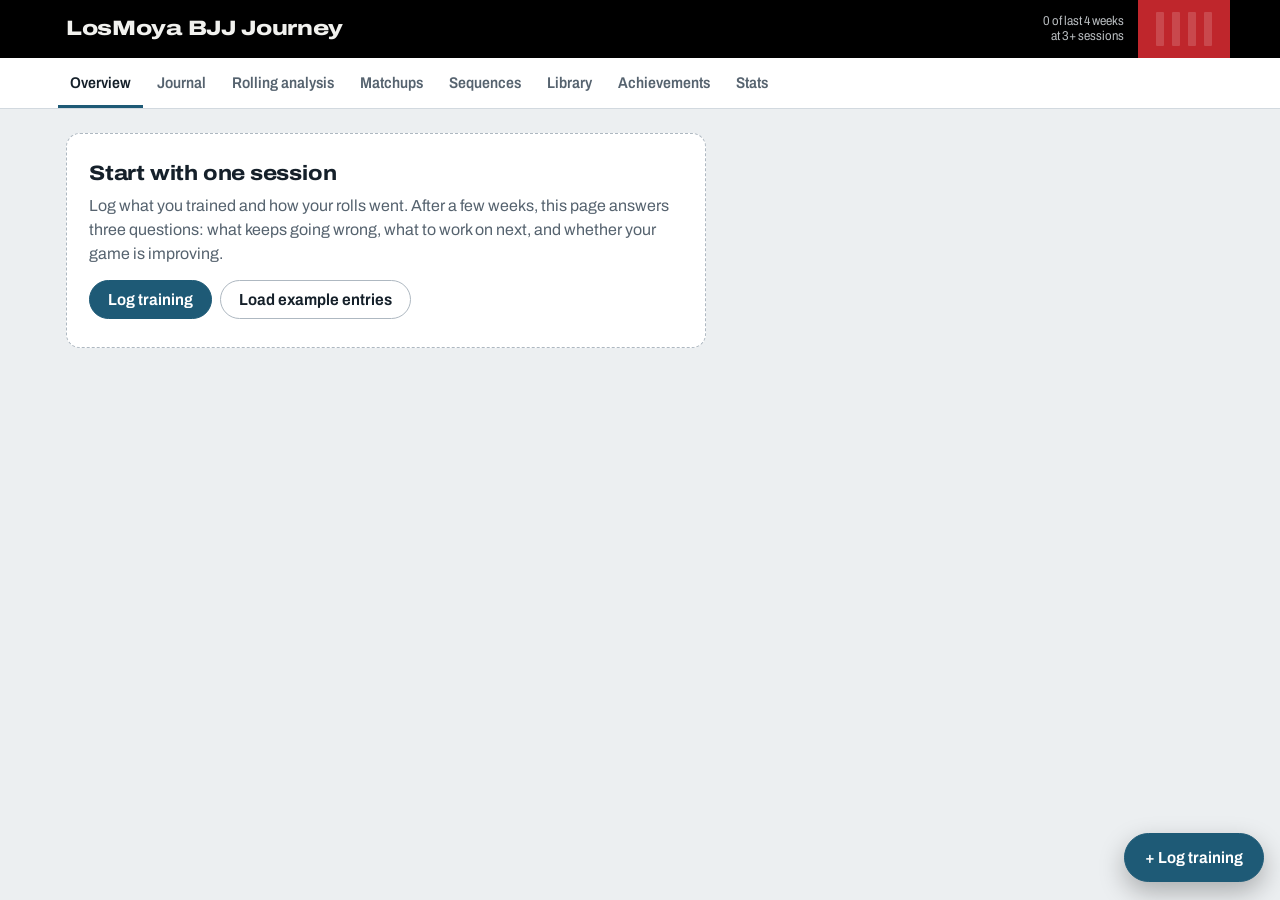
==== index.html @ 882f0637 "LosMoya BJJ Journey: offline iPhone training journal A no-build web app (plain HTML, CSS and JS modu" ====
<!doctype html>
<html lang="en">
<head>
<meta charset="utf-8">
<meta name="viewport" content="width=device-width, initial-scale=1, viewport-fit=cover">
<title>LosMoya BJJ Journey</title>
<meta name="description" content="A private jiu-jitsu training journal that works offline.">
<meta name="theme-color" content="#000000">
<meta name="apple-mobile-web-app-capable" content="yes">
<meta name="mobile-web-app-capable" content="yes">
<meta name="apple-mobile-web-app-status-bar-style" content="black-translucent">
<meta name="apple-mobile-web-app-title" content="BJJ Journey">
<link rel="manifest" href="manifest.webmanifest">
<link rel="icon" href="icons/icon-192.png" type="image/png">
<link rel="apple-touch-icon" href="icons/apple-touch-icon.png">
<link rel="preconnect" href="https://fonts.googleapis.com">
<link rel="preconnect" href="https://fonts.gstatic.com" crossorigin>
<link rel="stylesheet" href="https://fonts.googleapis.com/css2?family=Archivo:wdth,wght@62..125,100..900&display=swap">
<link rel="stylesheet" href="css/app.css">
<script type="module" src="js/app.js"></script>
</head>
<body>
<div class="top">
  <header class="belt">
    <div class="belt-inner">
      <p class="brand">LosMoya BJJ Journey</p>
      <div class="rank">
        <span class="rank-label" id="rank-label"></span>
        <button class="rankbar" id="rankbar" data-act="tab" data-view="stats"></button>
      </div>
    </div>
  </header>
  <nav class="tabs" aria-label="Sections"><div class="tabs-inner" id="tabs"></div></nav>
</div>
<main id="app" tabindex="-1"><p class="muted">Loading your journal…</p></main>
<button class="btn fab" data-act="new-session">+ Log training</button>
<dialog id="sheet"></dialog>
<div id="toast" role="status" aria-live="polite"></div>
</body>
</html>
---- css/app.css ----
:root{
  --paper:#ECEFF1; --surface:#FFFFFF; --surface-2:#F5F7F8; --ink:#15202A; --muted:#56636F; --line:#D2D9DF; --line-strong:#AEB8C1;
  --mat:#1E5A76; --mat-ink:#FFFFFF; --mat-soft:#DAE7ED;
  --belt:#000000; --belt-ink:#F1F1EE; --bar:#BF262C; --tape:#F4F3EE;
  --worked:#1F7A55; --partial:#A86F07; --broke:#BF262C;
  --worked-soft:#DCEFE5; --partial-soft:#F5E9CF; --broke-soft:#F6DCDD;
  --heat0:#DFE5E9; --heat1:#B5CFDC; --heat2:#7AAAC1; --heat3:#3C7E9C; --heat4:#1E5A76;
  --font:'Archivo','Helvetica Neue',Arial,system-ui,sans-serif;
  --mono:ui-monospace,'SF Mono',Menlo,Consolas,monospace;
  color-scheme:light;
  box-sizing:border-box;
  padding-top:env(safe-area-inset-top,0px);
  padding-bottom:env(safe-area-inset-bottom,0px);
}
@media (prefers-color-scheme: dark){
  :root:not([data-theme="light"]){
    --paper:#0E161D; --surface:#15212B; --surface-2:#1B2833; --ink:#E6ECF0; --muted:#9AA8B4; --line:#283745; --line-strong:#3C4D5D;
    --mat:#71AFCF; --mat-ink:#08131A; --mat-soft:#1C3443;
    --belt:#000000; --belt-ink:#F1F1EE; --bar:#C9333A; --tape:#F4F3EE;
    --worked:#4DB585; --partial:#DFA53A; --broke:#EA5A60;
    --worked-soft:#173A2B; --partial-soft:#3A2F17; --broke-soft:#3E1D20;
    --heat0:#1D2A35; --heat1:#1F4458; --heat2:#2C6582; --heat3:#4A8DAE; --heat4:#86C2DE;
    color-scheme:dark;
  }
}
:root[data-theme="dark"]{
  --paper:#0E161D; --surface:#15212B; --surface-2:#1B2833; --ink:#E6ECF0; --muted:#9AA8B4; --line:#283745; --line-strong:#3C4D5D;
  --mat:#71AFCF; --mat-ink:#08131A; --mat-soft:#1C3443;
  --belt:#000000; --belt-ink:#F1F1EE; --bar:#C9333A; --tape:#F4F3EE;
  --worked:#4DB585; --partial:#DFA53A; --broke:#EA5A60;
  --worked-soft:#173A2B; --partial-soft:#3A2F17; --broke-soft:#3E1D20;
  --heat0:#1D2A35; --heat1:#1F4458; --heat2:#2C6582; --heat3:#4A8DAE; --heat4:#86C2DE;
  color-scheme:dark;
}
*,*::before,*::after{box-sizing:inherit}
html{scroll-padding-top:calc(env(safe-area-inset-top,0px) + 120px)}
body{margin:0;background:var(--paper);color:var(--ink);font-family:var(--font);font-size:16px;line-height:1.5;-webkit-font-smoothing:antialiased}
body::before{content:"";position:fixed;inset:0 0 auto;height:env(safe-area-inset-top,0px);z-index:30;background:var(--belt)}
img,svg{max-width:100%}
button,input,select,textarea{font:inherit;color:inherit}
:focus-visible{outline:2px solid var(--mat);outline-offset:2px}
.sr{position:absolute;width:1px;height:1px;overflow:hidden;clip:rect(0 0 0 0);white-space:nowrap}

/* Header: the belt */
.top{position:sticky;top:env(safe-area-inset-top,0px);z-index:20}
.belt{background:var(--belt);color:var(--belt-ink)}
.belt-inner{max-width:1180px;margin:0 auto;display:flex;align-items:stretch;min-height:58px;padding-left:max(16px,env(safe-area-inset-left,0px));padding-right:env(safe-area-inset-right,0px)}
.brand{display:flex;align-items:center;font-stretch:125%;font-weight:820;font-size:1.3rem;letter-spacing:-.015em;margin:0}
.rank{margin-left:auto;display:flex;align-items:center;gap:14px}
.rank-label{font-size:.8rem;color:var(--belt-muted,#B9BDC0);font-stretch:87.5%;text-align:right;line-height:1.2}
.rankbar{background:var(--bar);align-self:stretch;display:flex;align-items:center;gap:8px;padding:0 18px;border:0;cursor:pointer}
.stripe{width:8px;height:34px;background:rgba(255,255,255,.16);border-radius:1px;transition:background .25s ease}
.stripe.on{background:var(--tape)}
@media (prefers-reduced-motion:no-preference){
  .stripe.on{animation:tape .45s ease both}
  .stripe.on:nth-child(2){animation-delay:.12s}.stripe.on:nth-child(3){animation-delay:.24s}.stripe.on:nth-child(4){animation-delay:.36s}
  @keyframes tape{from{transform:scaleY(0)}to{transform:scaleY(1)}}
}
.tabs{background:var(--surface);border-bottom:1px solid var(--line)}
.tabs-inner{max-width:1180px;margin:0 auto;display:flex;gap:2px;overflow-x:auto;scrollbar-width:none;padding:0 8px}
.tabs-inner::-webkit-scrollbar{display:none}
.tab{background:none;border:0;padding:13px 12px 11px;font-stretch:87.5%;font-weight:600;font-size:.97rem;color:var(--muted);border-bottom:3px solid transparent;white-space:nowrap;cursor:pointer}
.tab:hover{color:var(--ink)}
.tab[aria-current="page"]{color:var(--ink);border-bottom-color:var(--mat)}

main{max-width:1180px;margin:0 auto;padding-block:24px 120px;padding-left:max(16px,env(safe-area-inset-left,0px));padding-right:max(16px,env(safe-area-inset-right,0px))}
.banner{background:var(--partial-soft);border:1px solid var(--partial);border-radius:8px;padding:10px 14px;margin-bottom:18px;font-size:.92rem}

/* Type */
h1,h2,h3,h4{margin:0;line-height:1.15}
h1{font-stretch:125%;font-weight:820;font-size:clamp(1.7rem,3.4vw,2.35rem);letter-spacing:-.02em}
h2{font-stretch:112.5%;font-weight:760;font-size:1.3rem;letter-spacing:-.01em}
h3{font-stretch:100%;font-weight:700;font-size:1.02rem}
p{margin:0}
.lede{color:var(--muted);margin-top:6px;max-width:62ch}
.small{font-size:.88rem}
.muted{color:var(--muted)}
.num{font-stretch:75%;font-weight:700;font-variant-numeric:tabular-nums}

/* Page heads & buttons */
.page-head{display:flex;flex-wrap:wrap;align-items:flex-end;justify-content:space-between;gap:14px 20px;margin-bottom:22px}
.head-actions{display:flex;flex-wrap:wrap;gap:8px}
.btn{display:inline-flex;align-items:center;justify-content:center;gap:6px;border:1px solid var(--mat);background:var(--mat);color:var(--mat-ink);border-radius:999px;padding:9px 18px;font-weight:650;font-stretch:93%;cursor:pointer;line-height:1.2;text-decoration:none}
.btn:hover{filter:brightness(1.08)}
.btn.ghost{background:transparent;color:var(--ink);border-color:var(--line-strong)}
.btn.ghost:hover{border-color:var(--ink);filter:none}
.btn.sm{padding:6px 12px;font-size:.88rem}
.btn.danger{background:transparent;color:var(--broke);border-color:var(--broke)}
.btn.danger[data-armed]{background:var(--broke);color:#fff}
.btn:disabled{opacity:.55;cursor:default}
.link{background:none;border:0;padding:0;color:var(--mat);font-weight:650;cursor:pointer;text-decoration:underline;text-underline-offset:3px;text-decoration-thickness:1px}
.icon-btn{background:none;border:0;font-size:1.4rem;line-height:1;cursor:pointer;color:var(--muted);padding:4px 8px;border-radius:6px}
.icon-btn:hover{color:var(--ink);background:var(--surface-2)}

/* Overview */
.overview-bar{display:flex;flex-wrap:wrap;justify-content:space-between;align-items:center;gap:12px;margin-bottom:18px}
.questions{display:grid;gap:16px;grid-template-columns:1fr}
@media (min-width:980px){.questions{grid-template-columns:repeat(3,1fr)}}
.q{background:var(--surface);border:1px solid var(--line);border-radius:14px;padding:22px 20px 20px;display:flex;flex-direction:column;gap:14px;min-width:0}
.q h2{font-stretch:118%;font-size:clamp(1.35rem,2.3vw,1.6rem);font-weight:800;letter-spacing:-.02em;padding-bottom:12px;border-bottom:4px solid var(--line)}
.q-wrong h2{border-bottom-color:var(--broke)}
.q-next h2{border-bottom-color:var(--mat)}
.q-improve h2{border-bottom-color:var(--worked)}
.q .empty{color:var(--muted)}
.spots{list-style:none;margin:0;padding:0;display:flex;flex-direction:column;gap:14px}
.spot-head{display:flex;justify-content:space-between;gap:10px;align-items:baseline}
.spot-name{font-weight:700}
.count{color:var(--muted);font-size:.88rem;white-space:nowrap}
.meter{height:8px;background:var(--surface-2);border-radius:999px;overflow:hidden;margin:6px 0}
.meter span{display:block;height:100%;background:var(--broke);border-radius:999px}
.meter.good span{background:var(--worked)}
.meter.mat span{background:var(--mat)}
.quote{color:var(--muted);font-size:.9rem;margin-top:4px}
.callout{background:var(--surface-2);border-radius:8px;padding:12px 14px;display:flex;flex-direction:column;gap:4px}
.sub{font-size:.85rem;font-weight:700;color:var(--muted);margin-top:4px}
.list{list-style:none;margin:0;padding:0}
.list>li{padding:10px 0;border-top:1px solid var(--line)}
.list>li:first-child{border-top:0;padding-top:2px}
.row-actions{display:flex;flex-wrap:wrap;gap:6px;margin-top:8px}
.verdict{font-stretch:112%;font-weight:800;font-size:1.4rem;letter-spacing:-.01em}
.verdict.up{color:var(--worked)}.verdict.down{color:var(--broke)}.verdict.flat{color:var(--ink)}.verdict.na{color:var(--muted);font-size:1.15rem}
.compare{display:grid;grid-template-columns:1fr auto;gap:6px 12px;align-items:baseline}
.compare dt{color:var(--muted);font-size:.92rem}
.compare dd{margin:0;text-align:right;font-variant-numeric:tabular-nums;font-weight:650}
.delta-up{color:var(--worked)}.delta-down{color:var(--broke)}
.review{margin-top:16px;background:var(--surface);border:1px solid var(--line);border-radius:14px;padding:20px}
.review-head{display:flex;flex-wrap:wrap;justify-content:space-between;gap:12px;align-items:center}
.review-out{margin-top:14px;max-width:72ch}
.review-out h3{margin:16px 0 6px;font-stretch:112%}
.review-out ul{margin:0;padding-left:20px}
.review-out li{margin:4px 0}
.review-out p{margin:6px 0}

/* Cards and lists */
.stack{display:flex;flex-direction:column;gap:12px}
.entry{background:var(--surface);border:1px solid var(--line);border-radius:10px;padding:16px;display:grid;grid-template-columns:58px 1fr;gap:14px}
.date-block{display:flex;flex-direction:column;align-items:center;border-right:1px solid var(--line);padding-right:12px;line-height:1}
.date-block .d{font-stretch:75%;font-weight:800;font-size:2rem}
.date-block .m{font-size:.8rem;color:var(--muted);margin-top:4px}
.entry-top{display:flex;justify-content:space-between;gap:10px;flex-wrap:wrap;align-items:baseline}
.entry-meta{color:var(--muted);font-size:.92rem}
.refl{display:grid;grid-template-columns:max-content 1fr;gap:4px 12px;margin:10px 0 0;font-size:.95rem}
.refl dt{color:var(--muted);font-weight:600}
.refl dd{margin:0;max-width:70ch}
.tags{display:flex;flex-wrap:wrap;gap:6px;margin-top:8px}
.tag{font-size:.8rem;padding:2px 9px;border-radius:999px;background:var(--surface-2);border:1px solid var(--line);color:var(--ink)}
.tag.pos{background:var(--mat-soft);border-color:transparent}
.result{display:inline-flex;align-items:center;gap:6px;font-size:.85rem;font-weight:650;padding:2px 10px 2px 8px;border-radius:999px}
.result::before{content:"";width:8px;height:8px;border-radius:2px;background:currentColor}
.result.worked{color:var(--worked);background:var(--worked-soft)}
.result.partial{color:var(--partial);background:var(--partial-soft)}
.result.broke{color:var(--broke);background:var(--broke-soft)}
.roll{background:var(--surface);border:1px solid var(--line);border-left:4px solid var(--line-strong);border-radius:10px;padding:14px 16px}
.roll.worked{border-left-color:var(--worked)}.roll.partial{border-left-color:var(--partial)}.roll.broke{border-left-color:var(--broke)}
.path{font-size:.9rem;color:var(--muted);margin-top:4px}
.trynext{margin-top:10px;padding:10px 12px;background:var(--surface-2);border-radius:8px;font-size:.93rem}
.status{font-size:.8rem;font-weight:650}
.status.open{color:var(--mat)}.status.worked{color:var(--worked)}.status.failed{color:var(--broke)}
.filters{display:flex;flex-wrap:wrap;gap:10px;margin-bottom:16px;align-items:end}
.filters .field{min-width:160px;margin:0}
.search{min-width:min(320px,100%)}
.empty-state{background:var(--surface);border:1px dashed var(--line-strong);border-radius:14px;padding:28px 22px;text-align:left;max-width:640px}
.empty-state h2{margin-bottom:8px}
.empty-state p{color:var(--muted);margin-bottom:14px}

/* Sequences */
.seq-layout{display:grid;gap:18px;grid-template-columns:1fr}
@media (min-width:880px){.seq-layout{grid-template-columns:260px 1fr}}
.seq-list{display:flex;flex-direction:column;gap:6px}
.seq-pick{text-align:left;background:var(--surface);border:1px solid var(--line);border-radius:8px;padding:10px 12px;cursor:pointer}
.seq-pick[aria-current="true"]{border-color:var(--mat);box-shadow:inset 3px 0 0 var(--mat)}
.seq-pick strong{display:block}
.seq-pick span{font-size:.85rem;color:var(--muted)}
.seq-main{background:var(--surface);border:1px solid var(--line);border-radius:14px;padding:20px;min-width:0}
.seq-head{display:flex;flex-wrap:wrap;justify-content:space-between;gap:10px;margin-bottom:12px}
.legend{display:flex;flex-wrap:wrap;gap:14px;font-size:.85rem;color:var(--muted);margin-bottom:12px}
.tree-wrap{overflow-x:auto}
.tree{list-style:none;margin:0;padding:0}
.tree .tree{margin-left:14px;padding-left:20px;border-left:2px solid var(--line)}
.tree li{position:relative}
.tree .tree>li::before{content:"";position:absolute;left:-20px;top:26px;width:18px;border-top:2px solid var(--line)}
.node{display:flex;flex-wrap:wrap;align-items:center;gap:6px 10px;border:1px solid var(--line);border-radius:8px;padding:9px 10px 9px 12px;margin:7px 0;background:var(--surface);min-width:260px}
.node.them{background:var(--surface-2)}
.node.open{border-style:dashed;border-color:var(--partial)}
.who{font-size:.75rem;font-weight:750;padding:1px 7px;border-radius:4px;font-stretch:87.5%}
.who.me{background:var(--mat);color:var(--mat-ink)}
.who.them{background:var(--line);color:var(--ink)}
.node-label{font-weight:600;flex:1 1 180px}
.node-tech{font-size:.82rem;color:var(--muted)}
.node-stat{font-size:.8rem;font-weight:650;padding:1px 8px;border-radius:999px}
.node-stat.bad{background:var(--broke-soft);color:var(--broke)}
.node-stat.mid{background:var(--partial-soft);color:var(--partial)}
.node-stat.good{background:var(--worked-soft);color:var(--worked)}
.node-flag{font-size:.8rem;color:var(--partial);font-weight:650}
.node-actions{display:flex;gap:4px;flex-wrap:wrap}
.mini{background:none;border:1px solid var(--line);border-radius:6px;font-size:.78rem;padding:3px 8px;cursor:pointer;color:var(--muted)}
.mini:hover{color:var(--ink);border-color:var(--line-strong)}

/* Techniques */
.pos-group{margin-bottom:22px}
.pos-group h2{font-size:1.1rem;margin-bottom:10px;font-stretch:112%}
.tech-grid{display:grid;gap:10px;grid-template-columns:repeat(auto-fill,minmax(260px,1fr))}
.tech{background:var(--surface);border:1px solid var(--line);border-radius:10px;padding:14px;display:flex;flex-direction:column;gap:6px}
.tech-top{display:flex;justify-content:space-between;gap:8px;align-items:baseline}
.tech-type{font-size:.8rem;color:var(--muted)}
.tech-stats{display:flex;gap:14px;font-size:.85rem;color:var(--muted)}
.tech-stats b{color:var(--ink);font-variant-numeric:tabular-nums}
.pos-filter{display:flex;gap:6px;flex-wrap:wrap;margin-bottom:18px}
.pill{border:1px solid var(--line);background:var(--surface);border-radius:999px;padding:5px 12px;font-size:.88rem;cursor:pointer}
.pill[aria-pressed="true"]{background:var(--ink);color:var(--paper);border-color:var(--ink)}

/* Challenges (formerly goals) */
.month-nav{display:flex;align-items:center;gap:10px}
.month-nav h2{min-width:11ch;text-align:center}
.goal{background:var(--surface);border:1px solid var(--line);border-radius:10px;padding:16px}
.goal-top{display:flex;justify-content:space-between;gap:10px;align-items:baseline;flex-wrap:wrap}
.goal .meter{height:12px;margin:12px 0 8px}
.goal-foot{display:flex;flex-wrap:wrap;justify-content:space-between;gap:8px;align-items:center;font-size:.9rem}
.pace{font-weight:650}
.pace.behind{color:var(--partial)}.pace.on{color:var(--worked)}.pace.done{color:var(--worked)}.pace.missed{color:var(--broke)}

/* Stats */
.stat-grid{display:grid;gap:16px;grid-template-columns:1fr}
@media (min-width:900px){.stat-grid{grid-template-columns:1fr 1fr}}
.panel{background:var(--surface);border:1px solid var(--line);border-radius:14px;padding:20px;min-width:0}
.panel h2{font-size:1.15rem;margin-bottom:14px}
.panel.wide{grid-column:1/-1}
.figures{display:flex;flex-wrap:wrap;gap:12px 34px;margin-bottom:6px}
.figure .big{font-stretch:75%;font-weight:800;font-size:2.4rem;line-height:1;font-variant-numeric:tabular-nums}
.figure .lbl{font-size:.85rem;color:var(--muted)}
.heat-scroll{overflow-x:auto;padding-bottom:4px}
.heat{display:inline-grid;grid-template-columns:28px auto;gap:4px 6px;font-size:.72rem;color:var(--muted)}
.heat-months{display:grid;grid-auto-flow:column;grid-auto-columns:14px;gap:3px;height:14px}
.heat-months span{white-space:nowrap;overflow:visible}
.heat-days{display:grid;grid-template-rows:repeat(7,14px);gap:3px;line-height:14px}
.heat-grid{display:grid;grid-template-rows:repeat(7,14px);grid-auto-flow:column;grid-auto-columns:14px;gap:3px}
.cell{border-radius:3px;background:var(--heat0)}
.cell.l1{background:var(--heat1)}.cell.l2{background:var(--heat2)}.cell.l3{background:var(--heat3)}.cell.l4{background:var(--heat4)}
.cell.future{background:transparent}
.heat-key{display:flex;align-items:center;gap:4px;margin-top:10px;font-size:.78rem;color:var(--muted)}
.heat-key .cell{width:12px;height:12px;display:inline-block}
.table-scroll{overflow-x:auto}
table{border-collapse:collapse;width:100%;font-variant-numeric:tabular-nums}
th,td{text-align:right;padding:8px 10px;border-bottom:1px solid var(--line);white-space:nowrap}
th:first-child,td:first-child{text-align:left}
th{font-weight:650;color:var(--muted);font-size:.85rem}
.bars{display:flex;flex-direction:column;gap:10px}
.bar-row{display:grid;grid-template-columns:minmax(110px,150px) 1fr 34px;gap:10px;align-items:center;font-size:.92rem}
.bar-row .meter{margin:0}
.bar-row .n{text-align:right;color:var(--muted);font-variant-numeric:tabular-nums}
.chart{display:block;width:100%;height:auto}
.chart .grid{stroke:var(--line);stroke-width:1}
.chart .axis{fill:var(--muted);font-size:10px;font-family:var(--font)}
.chart .line{fill:none;stroke:var(--worked);stroke-width:2.5;stroke-linejoin:round;stroke-linecap:round}
.chart .dot{fill:var(--surface);stroke:var(--worked);stroke-width:2}
.data-actions{display:flex;flex-wrap:wrap;gap:8px;margin-top:12px}
.setting{display:flex;align-items:center;gap:10px;flex-wrap:wrap}
.setting input{width:80px}

/* Forms / dialog */
dialog{border:0;padding:0;border-radius:14px;width:min(600px,calc(100% - 20px));max-height:calc(100% - 24px);background:var(--surface);color:var(--ink);box-shadow:0 24px 60px rgba(0,0,0,.35)}
dialog::backdrop{background:rgba(5,12,18,.55)}
.sheet-form{display:flex;flex-direction:column;max-height:calc(100vh - 24px);max-height:calc(100dvh - 24px)}
.sheet-head{display:flex;justify-content:space-between;align-items:center;padding:16px 18px 12px;border-bottom:1px solid var(--line)}
.sheet-body{padding:16px 18px;overflow-y:auto;display:flex;flex-direction:column;gap:14px}
.sheet-foot{display:flex;gap:8px;align-items:center;padding:12px 18px;border-top:1px solid var(--line)}
.grow{flex:1}
.field{display:flex;flex-direction:column;gap:5px;min-width:0}
.field-label,legend{font-size:.88rem;font-weight:650;color:var(--muted)}
input[type=text],input[type=number],input[type=date],input[type=month],input[type=url],input[type=search],select,textarea{width:100%;border:1px solid var(--line-strong);background:var(--surface);border-radius:8px;padding:9px 11px;min-height:42px}
textarea{resize:vertical;min-height:64px;line-height:1.45}
textarea.mono{font-family:var(--mono);font-size:.8rem}
fieldset{border:0;margin:0;padding:0;min-width:0}
legend{padding:0;margin-bottom:6px}
.grid2,.grid3{display:grid;gap:12px;grid-template-columns:1fr}
@media (min-width:520px){.grid2{grid-template-columns:1fr 1fr}.grid3{grid-template-columns:1fr 1fr 1fr}}
.chips{display:flex;flex-wrap:wrap;gap:6px}
.chip{position:relative;cursor:pointer}
.chip input{position:absolute;opacity:0;inset:0;margin:0;cursor:pointer}
.chip span{display:inline-block;padding:5px 12px;border-radius:999px;border:1px solid var(--line-strong);font-size:.88rem;background:var(--surface)}
.chip input:checked+span{background:var(--ink);color:var(--paper);border-color:var(--ink)}
.chip input:focus-visible+span{outline:2px solid var(--mat);outline-offset:2px}
.chip.r-worked input:checked+span{background:var(--worked);border-color:var(--worked);color:#fff}
.chip.r-partial input:checked+span{background:var(--partial);border-color:var(--partial);color:#fff}
.chip.r-broke input:checked+span{background:var(--broke);border-color:var(--broke);color:#fff}
.hint{font-size:.85rem;color:var(--muted)}
.form-error{color:var(--broke);font-size:.9rem;font-weight:600}
.form-error:empty{display:none}

/* Fighter profile */
.profile{display:grid;gap:18px 28px;grid-template-columns:1fr}
@media (min-width:900px){.profile{grid-template-columns:minmax(0,1fr) minmax(0,1.3fr)}}
.who-card{display:flex;flex-direction:column;gap:12px;min-width:0}
.belt-art{height:34px;border-radius:3px;display:flex;justify-content:flex-end;box-shadow:0 0 0 1px var(--line),inset 0 -3px 0 rgba(0,0,0,.18),inset 0 3px 0 rgba(255,255,255,.12);max-width:340px}
.belt-art .bar{width:96px;display:flex;align-items:center;justify-content:flex-start;gap:5px;padding:0 10px;margin-right:22px}
.belt-art .bar i{display:block;width:6px;height:24px;background:var(--tape);border-radius:1px}
.fighter-name{font-stretch:118%;font-weight:820;font-size:1.5rem;letter-spacing:-.015em}
.time-line{display:flex;flex-direction:column;gap:2px;font-size:.92rem}
.history{display:flex;flex-direction:column;gap:18px;min-width:0}
.history-head{display:flex;justify-content:space-between;align-items:baseline;gap:10px;flex-wrap:wrap;margin-bottom:6px}
.hist-row{display:grid;grid-template-columns:76px minmax(0,1fr) auto;gap:4px 12px;align-items:baseline;padding:9px 0;border-top:1px solid var(--line)}
.hist-row .when{font-size:.85rem;color:var(--muted);font-variant-numeric:tabular-nums}
.hist-row .what{min-width:0}
.swatch{display:inline-block;width:14px;height:9px;border-radius:2px;margin-right:6px;vertical-align:1px;box-shadow:0 0 0 1px var(--line-strong)}
.medal{font-size:.78rem;font-weight:700;padding:2px 9px;border-radius:999px;white-space:nowrap;background:var(--surface-2);color:var(--muted)}
.medal.gold{background:#F3E2A6;color:#5C4600}.medal.silver{background:#E1E5E9;color:#3B4651}.medal.bronze{background:#EED3BD;color:#6A3A15}

/* Guided reflection */
.prompt-box{background:var(--mat-soft);border-radius:10px;padding:12px 14px;display:flex;flex-direction:column;gap:8px}
.prompt-box .q-text{font-weight:650}
.prompt-head{display:flex;justify-content:space-between;gap:10px;align-items:baseline}
.prompt-q{font-weight:650;margin-top:10px;font-size:.95rem}
.coach-q{margin-top:10px;font-size:.95rem}

/* Quick log */
.ql-rolls{display:flex;flex-direction:column;gap:12px}
.ql-roll{border:1px solid var(--line);border-radius:10px;padding:14px;display:flex;flex-direction:column;gap:12px;background:var(--surface-2)}
.ql-roll-head{display:flex;justify-content:space-between;align-items:center;gap:10px}
.ql-roll input[type=text],.ql-roll select,.ql-roll textarea{background:var(--surface)}
details.more{border-top:1px solid var(--line);padding-top:12px}
details.more summary{cursor:pointer;font-weight:650;color:var(--muted);font-size:.92rem}
details.more[open] summary{margin-bottom:12px}
details.more>div{display:flex;flex-direction:column;gap:14px}

/* Experiment loop */
.node-test{flex-basis:100%;font-size:.84rem;color:var(--mat);margin:0}
.node-src{font-size:.75rem;font-weight:700;color:var(--worked);background:var(--worked-soft);padding:1px 7px;border-radius:4px}
.promoted{font-size:.85rem;font-weight:650;color:var(--worked);margin-top:8px}

/* Matchups & trends */
td.l,th.l{text-align:left}
td .meter{display:inline-block;width:64px;vertical-align:middle;margin:0 8px 0 0}
.mu-section{margin-top:20px}
.mu-section:first-of-type{margin-top:0}
.mu-section h3{margin-bottom:6px;font-stretch:112%}
.trend-grid{display:grid;gap:8px 32px;grid-template-columns:1fr}
@media (min-width:900px){.trend-grid{grid-template-columns:1fr 1fr}}
.trend-grid h3{margin-bottom:4px;font-stretch:112%}
.trend-row{display:grid;grid-template-columns:minmax(0,1fr) 104px 74px;gap:12px;align-items:center;padding:9px 0;border-top:1px solid var(--line)}
.trend-row .lbl{min-width:0}
.trend-row .chg{font-size:.84rem;color:var(--muted);font-variant-numeric:tabular-nums}
.spark{display:block;width:104px;height:30px}
.spark .b{fill:var(--line-strong)}
.spark .b.last{fill:var(--mat)}
.spark .none{fill:var(--line)}
.trend{justify-self:end;font-size:.78rem;font-weight:700;padding:2px 9px;border-radius:999px;white-space:nowrap}
.trend.fading{color:var(--worked);background:var(--worked-soft)}
.trend.growing{color:var(--broke);background:var(--broke-soft)}
.trend.new{color:var(--partial);background:var(--partial-soft)}
.trend.steady,.trend.thin{color:var(--muted);background:var(--surface-2)}

#toast{position:fixed;left:50%;bottom:calc(20px + env(safe-area-inset-bottom,0px));transform:translateX(-50%);background:var(--ink);color:var(--paper);padding:10px 18px;border-radius:999px;font-size:.92rem;z-index:50;opacity:0;pointer-events:none;transition:opacity .2s;max-width:calc(100% - 32px)}
#toast.show{opacity:1}
@media (max-width:560px){
  .rank-label{display:none}
  .brand{font-size:1.08rem;font-stretch:112%}
  .hist-row{grid-template-columns:minmax(0,1fr) auto}
  .hist-row .when{grid-column:1/-1}
  .entry{grid-template-columns:1fr}
  .date-block{flex-direction:row;gap:8px;border-right:0;padding:0;align-items:baseline}
  .date-block .d{font-size:1.4rem}
  .refl{grid-template-columns:1fr}
  .refl dd{margin-bottom:6px}
}

/* ---------- Calendar journal ---------- */
.cal-head{display:flex;align-items:center;justify-content:space-between;gap:10px;flex-wrap:wrap;margin-bottom:12px}
.cal-summary{color:var(--muted);font-size:.9rem}
.cal{display:grid;grid-template-columns:repeat(7,minmax(0,1fr));gap:4px}
.cal-dow{font-size:.72rem;font-weight:700;color:var(--muted);text-align:center;padding-bottom:2px;letter-spacing:.04em;text-transform:uppercase}
.cal-day{position:relative;aspect-ratio:1/1.05;max-width:100%;border:1px solid var(--line);border-radius:8px;background:var(--surface);padding:4px 5px;cursor:pointer;overflow:hidden;text-align:left;display:flex;flex-direction:column;justify-content:space-between;min-width:0}
.cal-day.out{background:transparent;border-color:transparent;cursor:default}
.cal-day.l1{background:var(--heat1)}.cal-day.l2{background:var(--heat2)}.cal-day.l3{background:var(--heat3)}.cal-day.l4{background:var(--heat4)}
.cal-day.l3 .cal-n,.cal-day.l4 .cal-n{color:var(--mat-ink)}
.cal-day img{position:absolute;inset:0;width:100%;height:100%;object-fit:cover;opacity:.55}
.cal-day[aria-pressed="true"]{outline:3px solid var(--ink);outline-offset:-1px}
.cal-day.today .cal-n{text-decoration:underline;text-underline-offset:3px;text-decoration-thickness:2px}
.cal-n{position:relative;font-stretch:75%;font-weight:800;font-size:1.05rem;line-height:1;font-variant-numeric:tabular-nums}
.cal-dots{position:relative;display:flex;gap:3px;flex-wrap:wrap}
.cal-dots i{width:7px;height:7px;border-radius:2px;background:var(--ink)}
.cal-dots i.broke{background:var(--broke)}
.day-panel{margin-top:18px;display:flex;flex-direction:column;gap:12px}
.day-head{display:flex;justify-content:space-between;align-items:baseline;gap:10px;flex-wrap:wrap}
.photos{display:flex;gap:8px;flex-wrap:wrap;margin-top:10px}
.photos img,.photo-thumb img{width:84px;height:84px;object-fit:cover;border-radius:8px;display:block;background:var(--surface-2)}
.photos button{padding:0;border:0;background:none;cursor:zoom-in;border-radius:8px}
.photo-thumb{position:relative}
.photo-thumb .x{position:absolute;top:-6px;right:-6px;width:26px;height:26px;border-radius:50%;border:0;background:var(--ink);color:var(--paper);font-size:1rem;line-height:1;cursor:pointer}
.photo-full{width:100%;height:auto;border-radius:8px;display:block}
.file-btn{position:relative;overflow:hidden}
.file-btn input{position:absolute;inset:0;opacity:0;cursor:pointer}
.roll-mini{display:flex;justify-content:space-between;gap:10px;align-items:center;padding:8px 0;border-top:1px solid var(--line);font-size:.93rem}

/* ---------- Library ---------- */
.lib-tools{display:flex;flex-wrap:wrap;gap:10px;align-items:end;margin-bottom:12px}
.lib-tools .search{flex:1 1 240px}
.seg{display:inline-flex;border:1px solid var(--line-strong);border-radius:999px;overflow:hidden}
.seg button{border:0;background:var(--surface);padding:8px 14px;font-size:.9rem;cursor:pointer;color:var(--muted);font-weight:600}
.seg button[aria-pressed="true"]{background:var(--ink);color:var(--paper)}
.tech.mine{border-color:var(--mat)}
.star{background:none;border:0;font-size:1.2rem;line-height:1;cursor:pointer;color:var(--line-strong);padding:2px 4px}
.star[aria-pressed="true"]{color:var(--partial)}
.badge-builtin{font-size:.72rem;color:var(--muted);font-weight:650}
.tech-pick{display:flex;flex-direction:column;gap:8px}

/* ---------- Achievements ---------- */
.ach-section{margin-bottom:26px}
.ach-section>h2{font-size:1.1rem;margin-bottom:10px;font-stretch:112%}
.ach-grid{display:grid;gap:10px;grid-template-columns:repeat(auto-fill,minmax(min(100%,230px),1fr))}
.ach{background:var(--surface);border:1px dashed var(--line-strong);border-radius:12px;padding:12px 14px;display:grid;grid-template-columns:56px minmax(0,1fr);gap:4px 12px;align-items:center}
.ach.won{border-style:solid;border-color:var(--line)}
.ach-mark{grid-row:span 3;width:56px;height:56px;border-radius:10px;display:flex;align-items:center;justify-content:center;font-stretch:75%;font-weight:800;font-size:1.05rem;line-height:1;text-align:center;background:var(--surface-2);color:var(--muted);font-variant-numeric:tabular-nums;padding:2px}
.ach.won .ach-mark{background:var(--belt);color:var(--belt-ink);box-shadow:inset -14px 0 0 var(--bar)}
.ach-title{font-weight:700;line-height:1.25}
.ach-desc{font-size:.84rem;color:var(--muted)}
.ach .meter{display:block;margin:2px 0 0;height:6px}
.ach-when{font-size:.8rem;color:var(--worked);font-weight:650}
.ach-count{display:flex;gap:18px;flex-wrap:wrap;margin-bottom:20px}
.reps{display:flex;flex-direction:column;gap:8px}
.rep-row{display:grid;grid-template-columns:minmax(0,1fr) 96px auto;gap:8px;align-items:center}

/* ---------- Floating log button ---------- */
.fab{position:fixed;right:calc(16px + env(safe-area-inset-right,0px));bottom:calc(18px + env(safe-area-inset-bottom,0px));z-index:25;box-shadow:0 10px 26px rgba(0,0,0,.28);padding:14px 20px;font-size:1rem}
#toast{bottom:calc(84px + env(safe-area-inset-bottom,0px))}
@media (max-width:560px){
  .cal{gap:3px}
  .cal-day{padding:3px 4px;border-radius:6px}
  .cal-n{font-size:.92rem}
  .cal-dots i{width:5px;height:5px}
  .rep-row{grid-template-columns:minmax(0,1fr) 80px auto}
}
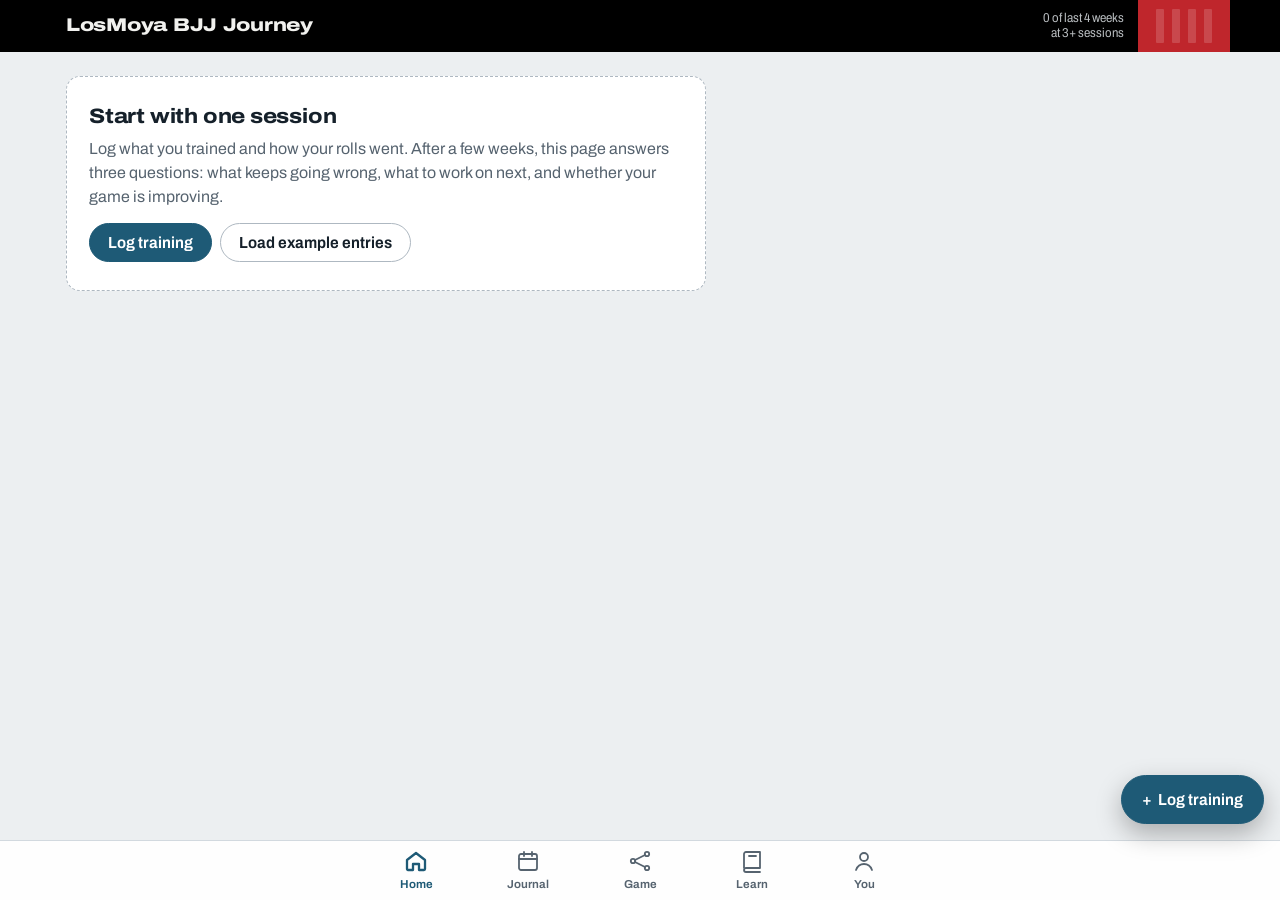
==== commit 1f13fb9e: "Bottom-bar navigation, cleaner log form, polished Sequences and Resources Navigation: - Eleven tabs " ====
--- a/index.html
+++ b/index.html
@@ -30,10 +30,11 @@
       </div>
     </div>
   </header>
-  <nav class="tabs" aria-label="Sections"><div class="tabs-inner" id="tabs"></div></nav>
+  <nav class="subnav" id="subnav" aria-label="In this section" hidden></nav>
 </div>
 <main id="app" tabindex="-1"><p class="muted">Loading your journal…</p></main>
-<button class="btn fab" data-act="new-session">+ Log training</button>
+<button class="btn fab" data-act="new-session" aria-label="Log training"><span aria-hidden="true">+</span><span class="fab-label"> Log training</span></button>
+<nav class="bottombar" id="bottombar" aria-label="Sections"></nav>
 <dialog id="sheet"></dialog>
 <div id="toast" role="status" aria-live="polite"></div>
 </body>
--- a/css/app.css
+++ b/css/app.css
@@ -429,3 +429,161 @@
   .cal-dots i{width:5px;height:5px}
   .rep-row{grid-template-columns:minmax(0,1fr) 80px auto}
 }
+
+/* ---------- Resources ---------- */
+.map-card{background:var(--surface);border:1px solid var(--line);border-radius:12px;padding:14px 16px}
+.map-card summary{cursor:pointer;display:flex;flex-direction:column;gap:2px;list-style:none}
+.map-card summary::-webkit-details-marker{display:none}
+.map-title::before{content:"▸ ";color:var(--muted)}
+.map-card[open] .map-title::before{content:"▾ "}
+.map-title{font-weight:750;font-stretch:108%;font-size:1.05rem}
+.map-card .node{min-width:0}
+.res-grid{display:grid;gap:10px;grid-template-columns:repeat(auto-fill,minmax(min(100%,260px),1fr))}
+.res-item{background:var(--surface);border:1px solid var(--line);border-radius:10px;padding:12px 14px;display:flex;flex-direction:column;gap:4px;min-width:0}
+.res-name{font-weight:700;color:var(--mat);text-decoration:none}
+.res-name:hover{text-decoration:underline}
+
+/* ---------- Quiz ---------- */
+.quiz{max-width:720px}
+.quiz-head{display:flex;justify-content:space-between;align-items:center;gap:10px;flex-wrap:wrap;margin-bottom:8px}
+.quiz-progress{height:6px;margin:4px 0 14px}
+.quiz-context{display:inline-block;margin-bottom:8px}
+.quiz-prompt{font-size:1.25rem;font-stretch:104%;line-height:1.3;text-wrap:balance;margin-bottom:14px}
+.quiz-options{display:flex;flex-direction:column;gap:8px}
+.quiz-opt{display:flex;flex-direction:column;align-items:flex-start;gap:2px;text-align:left;width:100%;min-height:52px;padding:12px 16px;border:1.5px solid var(--line-strong);border-radius:12px;background:var(--surface);font-weight:650;cursor:pointer}
+.quiz-opt:hover:not(:disabled){border-color:var(--mat)}
+.quiz-opt:disabled{cursor:default}
+.quiz-opt.right{border-color:var(--worked);background:var(--worked-soft)}
+.quiz-opt.wrong{border-color:var(--broke);background:var(--broke-soft)}
+.quiz-opt.dim{opacity:.55}
+.quiz-explain{margin-top:12px;padding:12px 14px;border-radius:10px;font-size:.95rem}
+.quiz-explain.right{background:var(--worked-soft)}
+.quiz-explain.wrong{background:var(--broke-soft)}
+
+/* ---------- Imported media ---------- */
+.fighter-id{display:flex;align-items:center;gap:14px}
+.avatar{width:64px;height:64px;border-radius:50%;overflow:hidden;padding:0;border:2px solid var(--line-strong);background:var(--surface-2);flex:none;cursor:zoom-in}
+.avatar img{width:100%;height:100%;object-fit:cover;display:block}
+.tech .photos img{width:64px;height:64px}
+
+/* ---------- Time of day and other activities ---------- */
+.entry-time{font-size:.85rem;font-weight:600;color:var(--muted);margin-left:6px}
+.entry.activity{border-style:dashed}
+.cal-dots i.act{background:transparent;box-shadow:inset 0 0 0 1.5px var(--ink)}
+
+/* ---------- Checklists and glossary ---------- */
+.checklist{list-style:none;margin:0;padding:0}
+.checklist li{display:grid;grid-template-columns:32px minmax(0,1fr) auto;gap:10px;align-items:center;padding:7px 0;border-top:1px solid var(--line)}
+.check{width:28px;height:28px;border-radius:8px;border:1.5px solid var(--line-strong);background:var(--surface);color:#fff;font-weight:800;cursor:pointer;padding:0}
+.check.on{background:var(--worked);border-color:var(--worked)}
+.check-name{min-width:0}
+.learned{color:var(--worked);font-weight:650}
+.glossary{display:grid;grid-template-columns:minmax(110px,max-content) minmax(0,1fr);gap:8px 14px;margin:12px 0 0;font-size:.93rem}
+.glossary dt{font-weight:700}
+.glossary dd{margin:0}
+@media (max-width:560px){.glossary{grid-template-columns:1fr}.glossary dd{margin-bottom:6px}}
+
+/* ---------- Mastery ---------- */
+.mastery{display:inline-flex;align-items:center;gap:8px;background:none;border:1px solid var(--line);border-radius:999px;padding:4px 10px 4px 8px;font-size:.8rem;font-weight:650;color:var(--ink);cursor:pointer;align-self:flex-start;white-space:nowrap}
+.mastery:hover{border-color:var(--line-strong)}
+.pips{display:inline-flex;gap:3px}
+.pips i{width:8px;height:12px;border-radius:2px;background:var(--line)}
+.pips i.on{background:var(--worked)}
+.checklist li{grid-template-columns:minmax(0,1fr) auto auto}
+
+/* ---------- Study ---------- */
+.review-back{margin-top:14px;padding-top:12px;border-top:1px solid var(--line);display:flex;flex-direction:column;gap:8px}
+.review-back h3{font-size:.95rem;margin-top:4px}
+.grade-row{display:grid;grid-template-columns:repeat(4,minmax(0,1fr));gap:6px}
+.grade{display:flex;flex-direction:column;align-items:center;gap:2px;padding:10px 4px;border-radius:10px;border:1.5px solid var(--line-strong);background:var(--surface);font-weight:700;cursor:pointer}
+.grade .small{font-weight:500;color:var(--muted)}
+.grade.again{border-color:var(--broke)}.grade.hard{border-color:var(--partial)}.grade.good{border-color:var(--worked)}.grade.easy{border-color:var(--mat)}
+.video-notes{list-style:none;margin:4px 0;padding:0;display:flex;flex-direction:column;gap:4px;font-size:.9rem}
+.stamp{font-variant-numeric:tabular-nums;font-weight:700;color:var(--mat);text-decoration:none}
+.note-row{display:grid;grid-template-columns:72px minmax(0,1fr);gap:6px}
+.note-row select{grid-column:1/2;grid-column:1/-1}
+.note-row .mini{justify-self:start}
+.fix-list{margin:4px 0 8px;padding-left:18px}
+.fix-list li{margin:3px 0}
+.fix-tag{cursor:pointer;font:inherit;font-size:.8rem}
+.fix-tag:hover{border-color:var(--mat)}
+
+/* ---------- Compete ---------- */
+.countdown{display:flex;gap:18px;align-items:flex-start;flex-wrap:wrap}
+.countdown .big{font-stretch:75%;font-weight:800;font-size:4rem;line-height:.9;color:var(--mat);font-variant-numeric:tabular-nums}
+.countdown .lbl{font-size:.85rem;color:var(--muted)}
+.plan-slot{padding:10px 0;border-top:1px solid var(--line)}
+.match-list{list-style:none;margin:6px 0;padding:0;display:flex;flex-direction:column;gap:6px}
+.match-list li{display:grid;grid-template-columns:auto minmax(0,1fr) auto;gap:4px 8px;align-items:center;font-size:.9rem}
+
+/* ---------- Overview nudges ---------- */
+.nudges{display:flex;flex-wrap:wrap;gap:8px;margin-bottom:14px}
+.nudge{border:1px solid var(--mat);background:var(--mat-soft);color:var(--ink);border-radius:999px;padding:8px 14px;font-size:.92rem;cursor:pointer}
+.nudge strong{font-variant-numeric:tabular-nums}
+
+/* ---------- Profile details ---------- */
+.profile-facts{margin:0;font-size:.92rem}
+.profile-goal{font-style:italic;color:var(--muted);max-width:60ch}
+#pf-avatar{display:inline-flex;align-items:center;justify-content:center;cursor:default}
+
+/* ---------- Navigation: bottom bar with five sections, sub-tabs under the header ---------- */
+.belt-inner{min-height:52px}
+.brand{font-size:1.15rem}
+.subnav{background:var(--surface);border-bottom:1px solid var(--line)}
+.subnav-inner{max-width:1180px;margin:0 auto;display:flex;gap:6px;overflow-x:auto;scrollbar-width:none;padding-block:8px;padding-left:max(12px,env(safe-area-inset-left,0px));padding-right:max(12px,env(safe-area-inset-right,0px))}
+.subnav-inner::-webkit-scrollbar{display:none}
+.subnav button{border:0;background:var(--surface-2);color:var(--muted);border-radius:999px;padding:7px 14px;font-weight:650;font-stretch:93%;font-size:.92rem;white-space:nowrap;cursor:pointer}
+.subnav button[aria-current="page"]{background:var(--ink);color:var(--paper)}
+.bottombar{position:fixed;left:0;right:0;bottom:0;z-index:24;background:color-mix(in srgb,var(--surface) 92%,transparent);backdrop-filter:blur(14px);-webkit-backdrop-filter:blur(14px);border-top:1px solid var(--line);padding-bottom:env(safe-area-inset-bottom,0px);padding-left:env(safe-area-inset-left,0px);padding-right:env(safe-area-inset-right,0px)}
+.bottombar-inner{max-width:560px;margin:0 auto;display:grid;grid-template-columns:repeat(5,1fr)}
+.bottombar button{display:flex;flex-direction:column;align-items:center;gap:3px;padding:8px 2px 7px;border:0;background:none;color:var(--muted);font-size:.72rem;font-weight:650;cursor:pointer}
+.bottombar svg{width:24px;height:24px;fill:none;stroke:currentColor;stroke-width:1.8;stroke-linecap:round;stroke-linejoin:round}
+.bottombar button[aria-current="page"]{color:var(--mat)}
+.bottombar button[aria-current="page"] svg{stroke-width:2.3}
+main{padding-bottom:calc(150px + env(safe-area-inset-bottom,0px))}
+.fab{bottom:calc(76px + env(safe-area-inset-bottom,0px))}
+#toast{bottom:calc(136px + env(safe-area-inset-bottom,0px))}
+
+[hidden]{display:none!important}
+
+/* ---------- Sequences polish ---------- */
+.seq-pick{display:flex;flex-direction:column;gap:4px}
+.seq-pick-bar{display:flex;align-items:center;gap:8px;font-size:.8rem;color:var(--muted)}
+.seq-pick-bar .meter{flex:1;margin:0;height:6px}
+.node{cursor:pointer;transition:border-color .15s}
+.node.me{border-left:4px solid var(--mat)}
+.node.them{border-left:4px solid var(--line-strong)}
+.node.selected{border-color:var(--mat);box-shadow:0 0 0 2px var(--mat-soft)}
+.node-actions{flex-basis:100%;padding-top:6px;border-top:1px dashed var(--line)}
+@media (max-width:879px){
+  .seq-list{flex-direction:row;overflow-x:auto;scroll-snap-type:x mandatory;padding-bottom:4px;scrollbar-width:none}
+  .seq-list::-webkit-scrollbar{display:none}
+  .seq-pick{flex:0 0 min(240px,72vw);scroll-snap-align:start}
+  .node{min-width:0}
+  .tree .tree{margin-left:6px;padding-left:14px}
+  .tree .tree>li::before{left:-14px;width:12px}
+}
+
+/* ---------- Resources polish ---------- */
+.jump{display:flex;gap:6px;overflow-x:auto;scrollbar-width:none;margin:-6px 0 18px;padding-bottom:2px}
+.jump::-webkit-scrollbar{display:none}
+.jump button{flex:none;border:1px solid var(--line-strong);background:var(--surface);border-radius:999px;padding:6px 12px;font-size:.88rem;font-weight:600;cursor:pointer;color:var(--ink)}
+.jump button:hover{border-color:var(--mat)}
+.map-group{margin:16px 0 8px;font-stretch:108%}
+.map-preview{display:flex;gap:6px;flex-wrap:wrap;margin:4px 0 2px}
+.map-card{transition:border-color .15s}
+.map-card[open]{border-color:var(--mat)}
+.tag.good{background:var(--worked-soft);color:var(--worked);border-color:transparent}
+.tag.bad{background:var(--broke-soft);color:var(--broke);border-color:transparent}
+.ach-section{scroll-margin-top:calc(env(safe-area-inset-top,0px) + 110px)}
+
+@media (max-width:560px){.fab{width:56px;height:56px;padding:0;border-radius:50%;font-size:1.8rem;font-weight:500}.fab .fab-label{display:none}}
+
+/* ---------- Log form steps ---------- */
+.form-step{display:flex;flex-direction:column;gap:14px;padding:14px;border:1px solid var(--line);border-radius:12px;background:var(--surface-2)}
+.form-step input[type=text],.form-step input[type=number],.form-step input[type=date],.form-step input[type=time],.form-step select,.form-step textarea{background:var(--surface)}
+.step-title{display:flex;align-items:center;gap:10px;font-size:1.05rem;font-stretch:108%}
+.step-n{display:inline-flex;align-items:center;justify-content:center;width:26px;height:26px;border-radius:50%;background:var(--mat);color:var(--mat-ink);font-size:.85rem;font-weight:800;flex:none}
+legend .hint{font-weight:500;margin-left:4px}
+.optional-label{font-size:.78rem;font-weight:700;letter-spacing:.06em;text-transform:uppercase;color:var(--muted);margin-top:4px}
+.form-step .ql-roll{background:var(--surface)}
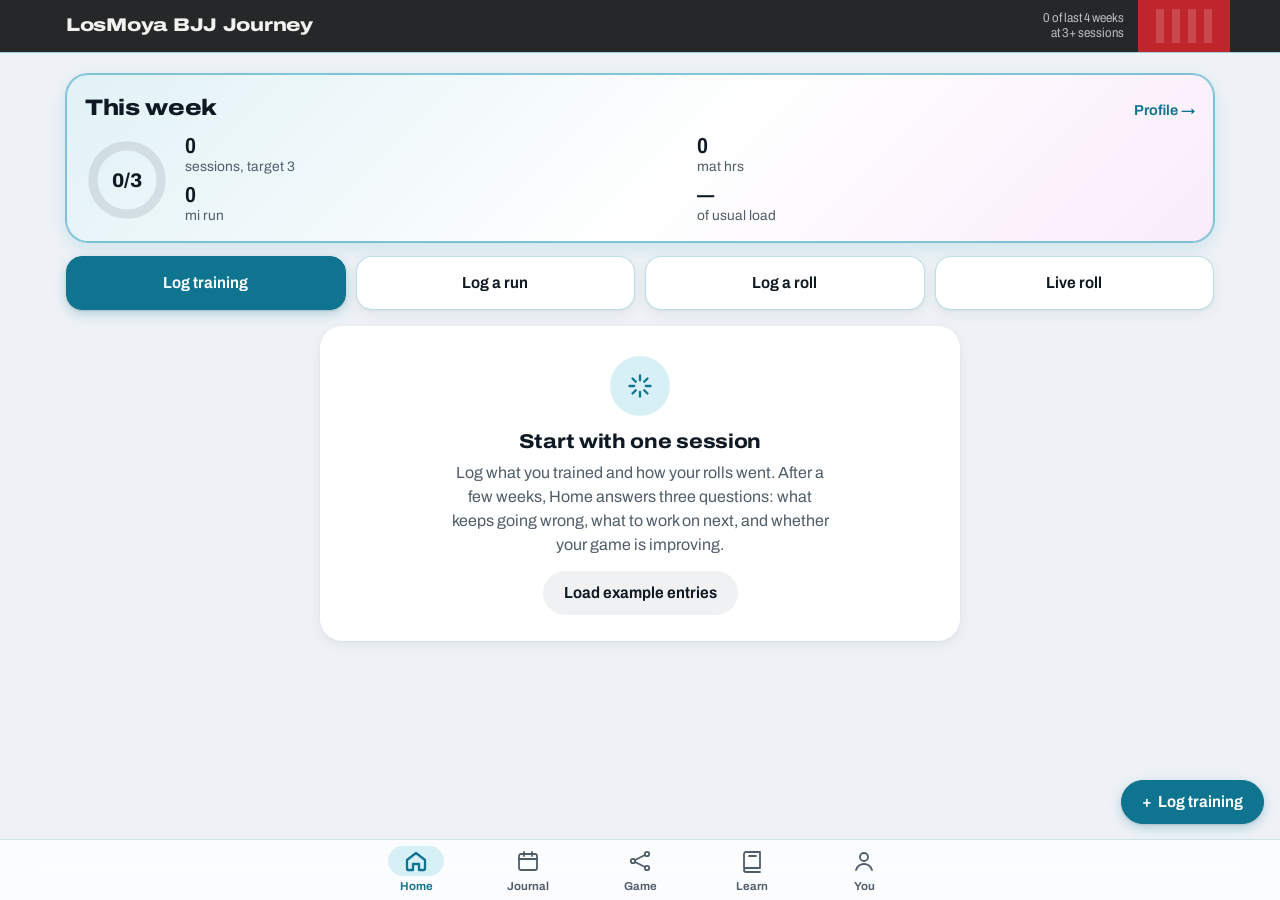
==== commit fdb0cd14: "Athlete profile with training load, first-class runs, smarter Home, neon look - Fix the iPhone zoom-" ====
--- a/index.html
+++ b/index.html
@@ -26,7 +26,7 @@
       <p class="brand">LosMoya BJJ Journey</p>
       <div class="rank">
         <span class="rank-label" id="rank-label"></span>
-        <button class="rankbar" id="rankbar" data-act="tab" data-view="stats"></button>
+        <button class="rankbar" id="rankbar" data-act="goto" data-view="athlete" data-anchor="load"></button>
       </div>
     </div>
   </header>
--- a/css/app.css
+++ b/css/app.css
@@ -5,12 +5,16 @@
   --worked:#1F7A55; --partial:#A86F07; --broke:#BF262C;
   --worked-soft:#DCEFE5; --partial-soft:#F5E9CF; --broke-soft:#F6DCDD;
   --heat0:#DFE5E9; --heat1:#B5CFDC; --heat2:#7AAAC1; --heat3:#3C7E9C; --heat4:#1E5A76;
+  --g-off:#1E5A76; --g-ctl:#B07A12; --g-def:#7B4FA6;
   --font:'Archivo','Helvetica Neue',Arial,system-ui,sans-serif;
   --mono:ui-monospace,'SF Mono',Menlo,Consolas,monospace;
+  --r-sm:10px; --r:16px; --r-lg:22px;
+  --edge:rgba(21,32,42,.07);
+  --shadow-1:0 1px 2px rgba(21,32,42,.05),0 4px 14px rgba(21,32,42,.06);
+  --shadow-2:0 2px 6px rgba(21,32,42,.08),0 14px 36px rgba(21,32,42,.16);
+  --glass:color-mix(in srgb,var(--surface) 78%,transparent);
+  --spring:cubic-bezier(.32,.72,0,1);
   color-scheme:light;
-  box-sizing:border-box;
-  padding-top:env(safe-area-inset-top,0px);
-  padding-bottom:env(safe-area-inset-bottom,0px);
 }
 @media (prefers-color-scheme: dark){
   :root:not([data-theme="light"]){
@@ -20,6 +24,8 @@
     --worked:#4DB585; --partial:#DFA53A; --broke:#EA5A60;
     --worked-soft:#173A2B; --partial-soft:#3A2F17; --broke-soft:#3E1D20;
     --heat0:#1D2A35; --heat1:#1F4458; --heat2:#2C6582; --heat3:#4A8DAE; --heat4:#86C2DE;
+    --g-off:#71AFCF; --g-ctl:#DFA53A; --g-def:#B793DD;
+    --edge:rgba(255,255,255,.06); --shadow-1:0 1px 2px rgba(0,0,0,.3),0 6px 18px rgba(0,0,0,.22); --shadow-2:0 4px 10px rgba(0,0,0,.35),0 18px 44px rgba(0,0,0,.45);
     color-scheme:dark;
   }
 }
@@ -30,20 +36,24 @@
   --worked:#4DB585; --partial:#DFA53A; --broke:#EA5A60;
   --worked-soft:#173A2B; --partial-soft:#3A2F17; --broke-soft:#3E1D20;
   --heat0:#1D2A35; --heat1:#1F4458; --heat2:#2C6582; --heat3:#4A8DAE; --heat4:#86C2DE;
+  --g-off:#71AFCF; --g-ctl:#DFA53A; --g-def:#B793DD;
+  --edge:rgba(255,255,255,.06); --shadow-1:0 1px 2px rgba(0,0,0,.3),0 6px 18px rgba(0,0,0,.22); --shadow-2:0 4px 10px rgba(0,0,0,.35),0 18px 44px rgba(0,0,0,.45);
   color-scheme:dark;
 }
-*,*::before,*::after{box-sizing:inherit}
-html{scroll-padding-top:calc(env(safe-area-inset-top,0px) + 120px)}
-body{margin:0;background:var(--paper);color:var(--ink);font-family:var(--font);font-size:16px;line-height:1.5;-webkit-font-smoothing:antialiased}
-body::before{content:"";position:fixed;inset:0 0 auto;height:env(safe-area-inset-top,0px);z-index:30;background:var(--belt)}
+/* border-box is set on every element, not inherited: <details> content sits in a slot that doesn't pass it on. */
+*,*::before,*::after{box-sizing:border-box}
+/* touch-action stops double-tap zoom but keeps pinch zoom. overflow-x is only a safety net. */
+html{scroll-padding-top:calc(env(safe-area-inset-top,0px) + 120px);-webkit-text-size-adjust:100%;text-size-adjust:100%;touch-action:manipulation;-webkit-tap-highlight-color:transparent;overflow-x:clip}
+body{margin:0;background:var(--paper);color:var(--ink);font-family:var(--font);font-size:16px;line-height:1.5;-webkit-font-smoothing:antialiased;touch-action:manipulation}
 img,svg{max-width:100%}
 button,input,select,textarea{font:inherit;color:inherit}
+a,button,label,summary,input,select,textarea,[data-act]{touch-action:manipulation}
 :focus-visible{outline:2px solid var(--mat);outline-offset:2px}
 .sr{position:absolute;width:1px;height:1px;overflow:hidden;clip:rect(0 0 0 0);white-space:nowrap}
 
 /* Header: the belt */
-.top{position:sticky;top:env(safe-area-inset-top,0px);z-index:20}
-.belt{background:var(--belt);color:var(--belt-ink)}
+.top{position:sticky;top:0;z-index:20}
+.belt{background:var(--belt);color:var(--belt-ink);padding-top:env(safe-area-inset-top,0px)}
 .belt-inner{max-width:1180px;margin:0 auto;display:flex;align-items:stretch;min-height:58px;padding-left:max(16px,env(safe-area-inset-left,0px));padding-right:env(safe-area-inset-right,0px)}
 .brand{display:flex;align-items:center;font-stretch:125%;font-weight:820;font-size:1.3rem;letter-spacing:-.015em;margin:0}
 .rank{margin-left:auto;display:flex;align-items:center;gap:14px}
@@ -253,6 +263,22 @@
 .chart .axis{fill:var(--muted);font-size:10px;font-family:var(--font)}
 .chart .line{fill:none;stroke:var(--worked);stroke-width:2.5;stroke-linejoin:round;stroke-linecap:round}
 .chart .dot{fill:var(--surface);stroke:var(--worked);stroke-width:2}
+.chart .g0,.key .g0{fill:var(--g-off);background:var(--g-off)}
+.chart .g1,.key .g1{fill:var(--g-ctl);background:var(--g-ctl)}
+.chart .g2,.key .g2{fill:var(--g-def);background:var(--g-def)}
+.chart .landed{fill:var(--worked)}
+.chart .caught{fill:var(--broke)}
+.chart.fly .type{fill:var(--ink)}
+.key{display:flex;flex-wrap:wrap;gap:6px 14px;font-size:.82rem;color:var(--muted);margin:8px 0 0}
+.key i{display:inline-block;width:10px;height:10px;border-radius:2px;margin-right:5px;vertical-align:-1px}
+.moves-pick{display:flex;flex-direction:column;gap:6px}
+.move-row{display:flex;flex-wrap:wrap;align-items:center;gap:6px 8px;padding:6px 0;border-bottom:1px solid var(--line)}
+.move-row>b{font-weight:500;flex:1 1 140px;font-size:.92rem}
+.move-row .chip span{padding:3px 10px;font-size:.8rem}
+.chip.o-landed input:checked+span{background:var(--worked);border-color:var(--worked);color:#fff}
+.chip.o-caughtBy input:checked+span{background:var(--broke);border-color:var(--broke);color:#fff}
+.moves-used{font-size:.9rem;margin-top:6px}
+.moves-used span+span::before{content:" · ";color:var(--muted)}
 .data-actions{display:flex;flex-wrap:wrap;gap:8px;margin-top:12px}
 .setting{display:flex;align-items:center;gap:10px;flex-wrap:wrap}
 .setting input{width:80px}
@@ -267,9 +293,14 @@
 .grow{flex:1}
 .field{display:flex;flex-direction:column;gap:5px;min-width:0}
 .field-label,legend{font-size:.88rem;font-weight:650;color:var(--muted)}
-input[type=text],input[type=number],input[type=date],input[type=month],input[type=url],input[type=search],select,textarea{width:100%;border:1px solid var(--line-strong);background:var(--surface);border-radius:8px;padding:9px 11px;min-height:42px}
+input[type=text],input[type=number],input[type=date],input[type=time],input[type=month],input[type=url],input[type=email],input[type=tel],input[type=search],select,textarea{width:100%;min-width:0;border:1px solid var(--line);background:var(--surface);border-radius:12px;padding:10px 12px;min-height:46px;font-size:16px;transition:border-color .15s,box-shadow .15s}
+input:focus,select:focus,textarea:focus{outline:0;border-color:var(--mat);box-shadow:0 0 0 4px var(--mat-soft)}
+/* iOS gives date and time inputs a fixed intrinsic width that can poke out of narrow grids. */
+input[type=date],input[type=time],input[type=month]{-webkit-appearance:none;appearance:none;display:block}
+::-webkit-date-and-time-value{text-align:left}
+select{-webkit-appearance:none;appearance:none;padding-right:34px;background-image:url("data:image/svg+xml,%3Csvg xmlns='http://www.w3.org/2000/svg' viewBox='0 0 12 8'%3E%3Cpath d='M1 1.5l5 5 5-5' fill='none' stroke='%238A97A3' stroke-width='1.8' stroke-linecap='round' stroke-linejoin='round'/%3E%3C/svg%3E");background-repeat:no-repeat;background-position:right 13px center;background-size:12px 8px}
 textarea{resize:vertical;min-height:64px;line-height:1.45}
-textarea.mono{font-family:var(--mono);font-size:.8rem}
+textarea.mono{font-family:var(--mono);font-size:16px}
 fieldset{border:0;margin:0;padding:0;min-width:0}
 legend{padding:0;margin-bottom:6px}
 .grid2,.grid3{display:grid;gap:12px;grid-template-columns:1fr}
@@ -316,7 +347,7 @@
 .ql-rolls{display:flex;flex-direction:column;gap:12px}
 .ql-roll{border:1px solid var(--line);border-radius:10px;padding:14px;display:flex;flex-direction:column;gap:12px;background:var(--surface-2)}
 .ql-roll-head{display:flex;justify-content:space-between;align-items:center;gap:10px}
-.ql-roll input[type=text],.ql-roll select,.ql-roll textarea{background:var(--surface)}
+.ql-roll input[type=text],.ql-roll select,.ql-roll textarea{background-color:var(--surface)}
 details.more{border-top:1px solid var(--line);padding-top:12px}
 details.more summary{cursor:pointer;font-weight:650;color:var(--muted);font-size:.92rem}
 details.more[open] summary{margin-bottom:12px}
@@ -581,9 +612,333 @@
 
 /* ---------- Log form steps ---------- */
 .form-step{display:flex;flex-direction:column;gap:14px;padding:14px;border:1px solid var(--line);border-radius:12px;background:var(--surface-2)}
-.form-step input[type=text],.form-step input[type=number],.form-step input[type=date],.form-step input[type=time],.form-step select,.form-step textarea{background:var(--surface)}
+.form-step input[type=text],.form-step input[type=number],.form-step input[type=date],.form-step input[type=time],.form-step select,.form-step textarea{background-color:var(--surface)}
 .step-title{display:flex;align-items:center;gap:10px;font-size:1.05rem;font-stretch:108%}
 .step-n{display:inline-flex;align-items:center;justify-content:center;width:26px;height:26px;border-radius:50%;background:var(--mat);color:var(--mat-ink);font-size:.85rem;font-weight:800;flex:none}
 legend .hint{font-weight:500;margin-left:4px}
 .optional-label{font-size:.78rem;font-weight:700;letter-spacing:.06em;text-transform:uppercase;color:var(--muted);margin-top:4px}
 .form-step .ql-roll{background:var(--surface)}
+
+/* ---------- What class covered ---------- */
+.focus-pick{display:flex;flex-direction:column;gap:10px}
+.pick-step{display:flex;align-items:center;gap:8px;font-weight:700;font-size:.92rem}
+.step-n.small-n{width:20px;height:20px;font-size:.72rem}
+.move-group{display:flex;flex-direction:column;gap:6px}
+.move-group:empty{display:none}
+
+/* ---------- Live roll ---------- */
+.sim{max-width:720px}
+.choice-grid{display:grid;grid-template-columns:repeat(auto-fill,minmax(150px,1fr));gap:8px;margin-top:6px}
+.choice{padding:12px;border-radius:12px;border:1.5px solid var(--line-strong);background:var(--surface);font-weight:650;text-align:left;cursor:pointer}
+.choice.on{border-color:var(--mat);background:var(--mat-soft)}
+.scoreboard{display:grid;grid-template-columns:1fr auto 1fr;align-items:center;gap:10px;background:var(--belt);color:var(--belt-ink);border-radius:14px;padding:12px 16px;box-shadow:inset -18px 0 0 var(--bar)}
+.scoreboard > div{display:flex;flex-direction:column;align-items:center}
+.scoreboard .lbl{font-size:.75rem;letter-spacing:.06em;text-transform:uppercase;opacity:.8}
+.scoreboard .big{font-stretch:75%;font-weight:800;font-size:2.4rem;line-height:1;font-variant-numeric:tabular-nums}
+.scoreboard .clock{font-weight:700;font-variant-numeric:tabular-nums;text-align:center}
+.scoreboard .verdict{color:inherit}
+.sim-where{margin-top:14px;font-size:1.05rem;font-weight:650}
+.sim-react{margin-top:8px;padding:10px 12px;border-radius:10px;background:var(--partial-soft);font-weight:650}
+.sim-log{list-style:none;margin:14px 0 6px;padding:0;display:flex;flex-direction:column;gap:6px;font-size:.92rem}
+.sim-log li{padding:8px 10px;border-radius:8px;background:var(--surface-2);border-left:3px solid var(--line-strong)}
+.sim-log li.worked{border-left-color:var(--worked)}
+
+/* ---------- Fighter card (You → Profile & stats) ---------- */
+.fighter-card{grid-column:1/-1;border-radius:18px;overflow:hidden;background:var(--surface);border:1px solid var(--line)}
+.fc-banner{position:relative;background:var(--fc-belt);color:var(--fc-ink);padding:18px 18px 20px;min-height:150px;display:flex;align-items:flex-end;box-shadow:inset 0 -6px 0 rgba(0,0,0,.14),inset 0 6px 0 rgba(255,255,255,.08)}
+.fc-bar{position:absolute;top:0;bottom:0;right:28px;width:88px;background:var(--fc-bar);display:flex;align-items:center;justify-content:center;gap:6px}
+.fc-bar i{display:block;width:7px;height:56%;background:var(--tape);border-radius:1px}
+.fc-edit{position:absolute;top:14px;right:136px;background:rgba(0,0,0,.28);border-color:transparent;color:#fff}
+.fc-id{position:relative;display:flex;align-items:center;gap:16px;min-width:0;padding-right:110px}
+.fc-avatar{width:84px;height:84px;border-radius:50%;overflow:hidden;flex:none;border:3px solid var(--fc-ink);padding:0;background:rgba(0,0,0,.25);cursor:pointer}
+.fc-avatar img{width:100%;height:100%;object-fit:cover;display:block}
+.fc-initials{display:flex;align-items:center;justify-content:center;font-stretch:112%;font-weight:800;font-size:1.6rem;color:var(--fc-ink)}
+.fc-names{min-width:0}
+.fc-names h2{font-stretch:125%;font-weight:820;font-size:clamp(1.5rem,5vw,2.1rem);letter-spacing:-.02em;color:var(--fc-ink);overflow-wrap:anywhere}
+.fc-names p{color:var(--fc-ink);font-weight:650}
+.fc-names .fc-gym{color:var(--fc-muted);font-weight:500;font-size:.92rem}
+.fc-tiles{display:grid;grid-template-columns:repeat(4,minmax(0,1fr));border-bottom:1px solid var(--line)}
+.fc-tiles > div{display:flex;flex-direction:column;align-items:center;padding:14px 6px;text-align:center;border-left:1px solid var(--line)}
+.fc-tiles > div:first-child{border-left:0}
+.fc-num{font-stretch:75%;font-weight:800;font-size:1.6rem;line-height:1.05;font-variant-numeric:tabular-nums}
+.fc-lbl{font-size:.75rem;color:var(--muted);text-transform:uppercase;letter-spacing:.05em}
+.fc-body{padding:16px 18px 18px;display:flex;flex-direction:column;gap:12px}
+.tape h3{font-size:.8rem;letter-spacing:.08em;text-transform:uppercase;color:var(--muted);margin-bottom:6px}
+.tape dl{display:grid;grid-template-columns:max-content minmax(0,1fr);gap:0;margin:0}
+.tape dt,.tape dd{padding:8px 0;border-top:1px solid var(--line);margin:0}
+.tape dt{color:var(--muted);padding-right:16px;font-size:.92rem}
+.tape dd{font-weight:650;text-align:right}
+.fc-medals{display:flex;gap:8px;flex-wrap:wrap}
+.section-title{grid-column:1/-1;font-size:.8rem;letter-spacing:.08em;text-transform:uppercase;color:var(--muted);margin-top:10px}
+.rank-line{list-style:none;margin:10px 0 0;padding:0;display:flex;flex-direction:column}
+.rank-line li{display:grid;grid-template-columns:76px minmax(0,1fr) auto;gap:12px;align-items:center;padding:10px 0;border-top:1px solid var(--line)}
+.rank-line li:first-child{border-top:0}
+.rank-line .what{display:flex;flex-direction:column;min-width:0}
+.rank-line li.current strong{color:var(--mat)}
+.mini-belt{display:flex;justify-content:flex-end;height:18px;border-radius:2px;box-shadow:0 0 0 1px var(--line)}
+.mini-belt > span{width:28px;margin-right:8px;display:flex;align-items:center;justify-content:center;gap:2px}
+.mini-belt i{display:block;width:3px;height:12px;background:var(--tape)}
+.comp-row{display:grid;grid-template-columns:36px minmax(0,1fr) auto;gap:12px;align-items:center}
+.comp-row .what{display:flex;flex-direction:column;min-width:0}
+.medal-dot{width:34px;height:34px;border-radius:50%;display:flex;align-items:center;justify-content:center;font-weight:800;background:var(--surface-2);color:var(--muted)}
+.medal-dot.gold{background:#F3E2A6;color:#5C4600}.medal-dot.silver{background:#E1E5E9;color:#3B4651}.medal-dot.bronze{background:#EED3BD;color:#6A3A15}
+@media (max-width:560px){
+  .fc-banner{min-height:170px;padding:14px 14px 16px}
+  .fc-bar{right:16px;width:64px}
+  .fc-edit{right:92px;top:12px}
+  .fc-id{padding-right:72px;gap:12px}
+  .fc-avatar{width:68px;height:68px}
+  .fc-tiles{grid-template-columns:repeat(2,minmax(0,1fr))}
+  .fc-tiles > div:nth-child(3){border-left:0}
+  .fc-tiles > div:nth-child(n+3){border-top:1px solid var(--line)}
+}
+
+/* Injuries: body map and log */
+.injury-layout{display:grid;gap:16px;align-items:start}
+@media (min-width:880px){.injury-layout{grid-template-columns:minmax(0,1fr) minmax(0,1.2fr)}.body-panel{position:sticky;top:120px}}
+.body-map{display:block;width:100%;max-width:440px;margin:0 auto;touch-action:manipulation}
+.body-map .axis{fill:var(--muted);font-size:10px;font-family:var(--font)}
+.bm-body{fill:var(--surface-2);stroke:var(--line-strong);stroke-linecap:round;stroke-linejoin:round}
+.bm-body path:not(.bm-fill){fill:none;stroke:var(--line)}
+.bm-body circle,.bm-fill{stroke-width:1.5}
+.bm-spot{fill:var(--mat);fill-opacity:.14;stroke:var(--mat);stroke-opacity:.45;stroke-width:1;cursor:pointer;outline:none}
+.bm-spot:hover,.bm-spot:focus-visible{fill-opacity:.35;stroke-opacity:1;stroke-width:2}
+.bm-spot.past{fill:var(--broke);fill-opacity:.22;stroke:var(--broke);stroke-opacity:.35}
+.bm-spot.active{fill:var(--broke);fill-opacity:.7;stroke:var(--broke);stroke-opacity:1;stroke-width:2}
+.bm-spot.active.s1{fill-opacity:.5}.bm-spot.active.s3{fill-opacity:.92}
+.body-panel .legend{justify-content:center;margin:10px 0 0}
+.legend .key{display:inline-block;width:10px;height:10px;border-radius:50%;margin-right:6px;vertical-align:-1px;background:var(--mat-soft);border:1px solid var(--mat)}
+.legend .key.active{background:var(--broke);border-color:var(--broke)}
+.legend .key.past{background:var(--broke-soft);border-color:var(--broke);opacity:.6}
+.injury-card{background:var(--surface);border:1px solid var(--line);border-left:4px solid var(--line-strong);border-radius:10px;padding:14px 16px;display:flex;flex-direction:column;gap:6px}
+.injury-card.is-active{border-left-color:var(--broke)}
+.injury-card.is-past{opacity:.78}
+.injury-card .mods{display:flex;flex-direction:column;gap:4px}
+.chip .chip-hint{display:inline;padding:0;border:0;border-radius:0;background:none;color:inherit;opacity:.75;font-size:.82em}
+.session-tags{display:flex;flex-wrap:wrap;gap:12px 22px;align-items:flex-start}
+.session-tags .chip span{padding:4px 11px;font-size:.84rem}
+.home-insight{margin-bottom:14px}
+.insight{font-size:1rem;max-width:70ch}
+.nudge.hurt{border-color:var(--broke);background:var(--broke-soft)}
+
+/* ---------- Modern refresh: layered surfaces, glass bars, bigger targets, motion ---------- */
+/* Type and spacing */
+h1{font-size:clamp(1.9rem,7.4vw,2.5rem);letter-spacing:-.025em;line-height:1.08}
+h2{font-size:1.25rem;letter-spacing:-.015em}
+.lede{font-size:.98rem;line-height:1.45}
+.page-head{margin-bottom:24px}
+.stack{gap:14px}
+main{padding-top:22px}
+
+/* Cards: soft shadows on layered surfaces instead of borders everywhere */
+.q,.review,.entry,.roll,.seq-pick,.seq-main,.tech,.goal,.panel,.map-card,.res-item,.ach,.injury-card,.fighter-card,.empty-state,.quiz-opt,.choice,.grade{border-color:var(--edge);border-radius:var(--r);box-shadow:var(--shadow-1)}
+.roll,.injury-card{border-left-color:var(--line-strong)}
+.roll.worked{border-left-color:var(--worked)}.roll.partial{border-left-color:var(--partial)}.roll.broke,.injury-card.is-active{border-left-color:var(--broke)}
+.entry.activity,.ach:not(.won){border:1px dashed var(--line-strong);box-shadow:none}
+.tech.mine,.map-card[open],.seq-pick[aria-current="true"],.choice.on{border-color:var(--mat)}
+.quiz-opt.right{border-color:var(--worked)}.quiz-opt.wrong{border-color:var(--broke)}
+.grade.again{border-color:var(--broke)}.grade.hard{border-color:var(--partial)}.grade.good{border-color:var(--worked)}.grade.easy{border-color:var(--mat)}
+.panel,.q,.review,.seq-main{padding:20px 18px}
+.callout,.trynext,.prompt-box,.sim-react,.quiz-explain{border-radius:var(--r-sm)}
+.ql-roll,.form-step{border-color:var(--edge);border-radius:var(--r)}
+.tag{border-color:transparent;padding:3px 10px}
+.list>li,.roll-mini,.hist-row,.trend-row,.plan-slot,.checklist li,.rank-line li,.move-row{border-color:color-mix(in srgb,var(--line) 70%,transparent)}
+
+/* Glass header and bottom bar */
+@supports ((-webkit-backdrop-filter:blur(1px)) or (backdrop-filter:blur(1px))){
+  .belt{background:color-mix(in srgb,var(--belt) 84%,transparent);-webkit-backdrop-filter:saturate(180%) blur(20px);backdrop-filter:saturate(180%) blur(20px)}
+  .subnav,.bottombar{background:var(--glass);-webkit-backdrop-filter:saturate(180%) blur(20px);backdrop-filter:saturate(180%) blur(20px)}
+}
+.subnav{border-bottom:1px solid var(--edge)}
+.subnav button{min-height:36px;padding:7px 15px;transition:background-color .2s,color .2s,transform .15s}
+.bottombar{border-top:1px solid var(--edge);padding-left:max(6px,env(safe-area-inset-left,0px));padding-right:max(6px,env(safe-area-inset-right,0px))}
+.bottombar button{min-height:56px;padding:6px 2px 5px;gap:2px;transition:color .2s,transform .15s}
+.bottombar svg{box-sizing:content-box;padding:3px 16px;border-radius:999px;transition:background-color .25s}
+.bottombar button[aria-current="page"] svg{background:var(--mat-soft)}
+
+/* Buttons and chips: 44px targets, pressed states */
+.btn{min-height:44px;padding:10px 20px;transition:transform .15s var(--spring),filter .15s,background-color .2s,border-color .2s,box-shadow .2s}
+.btn:not(.ghost):not(.danger){box-shadow:0 1px 2px rgba(0,0,0,.12),0 4px 12px color-mix(in srgb,var(--mat) 26%,transparent)}
+.btn.ghost{background:color-mix(in srgb,var(--ink) 6%,transparent);border-color:transparent}
+.btn.ghost:hover{background:color-mix(in srgb,var(--ink) 10%,transparent)}
+.btn.danger{background:var(--broke-soft);border-color:transparent}
+.btn.sm{min-height:38px;padding:8px 14px}
+.icon-btn{min-width:44px;min-height:44px;display:inline-flex;align-items:center;justify-content:center;border-radius:50%;transition:background-color .15s,transform .15s}
+.mini{min-height:32px;padding:5px 10px;border-radius:8px}
+.chips{gap:8px}
+.chip span{display:inline-flex;align-items:center;min-height:40px;padding:8px 14px;border-color:transparent;background:color-mix(in srgb,var(--ink) 6%,transparent);font-weight:550;transition:background-color .18s,color .18s,transform .15s var(--spring),box-shadow .18s}
+.form-step .chip span,.ql-roll .chip span{background:var(--surface);box-shadow:inset 0 0 0 1px var(--line)}
+.chip input:checked+span{box-shadow:0 2px 8px color-mix(in srgb,var(--ink) 18%,transparent)}
+.move-row .chip span,.session-tags .chip span{min-height:36px;padding:6px 12px}
+.pill,.jump button,.nudge,.seg button{min-height:38px;transition:background-color .18s,transform .15s}
+.cal-day{border-color:transparent;background:var(--surface-2);border-radius:10px;transition:transform .15s}
+.cal-day.today{box-shadow:inset 0 0 0 2px var(--mat)}
+.cal-day.out{background:transparent}
+@media (hover:none){.btn:hover{filter:none}}
+@media (prefers-reduced-motion:no-preference){
+  .btn:active,.chip:active span,.subnav button:active,.bottombar button:active,.icon-btn:active,.cal-day:active,.pill:active,.nudge:active,.jump button:active,.seq-pick:active,.quiz-opt:active:not(:disabled),.choice:active,.grade:active{transform:scale(.96)}
+}
+.btn:active{filter:brightness(.94)}
+.icon-btn:active,.mini:active{background:var(--surface-2)}
+
+/* Floating log button */
+.fab{right:max(16px,calc(env(safe-area-inset-right,0px) + 12px));box-shadow:0 2px 6px rgba(0,0,0,.18),0 10px 28px color-mix(in srgb,var(--mat) 45%,transparent)}
+
+/* Empty states: centered, with an icon */
+.empty-state{position:relative;border:0;text-align:center;margin-inline:auto;padding:30px 22px 26px;display:flex;flex-direction:column;align-items:center;border-radius:var(--r-lg);--empty-icon:url("data:image/svg+xml,%3Csvg xmlns='http://www.w3.org/2000/svg' viewBox='0 0 24 24' fill='none' stroke='%23000' stroke-width='2' stroke-linecap='round'%3E%3Cpath d='M12 3v4M12 17v4M3 12h4M17 12h4M5.6 5.6l2.8 2.8M15.6 15.6l2.8 2.8M5.6 18.4l2.8-2.8M15.6 8.4l2.8-2.8'/%3E%3C/svg%3E")}
+.empty-state::before{content:"";width:60px;height:60px;border-radius:50%;background:var(--mat-soft);margin-bottom:14px;flex:none}
+.empty-state::after{content:"";position:absolute;top:46px;left:50%;width:28px;height:28px;margin-left:-14px;background:var(--mat);-webkit-mask:var(--empty-icon) center/contain no-repeat;mask:var(--empty-icon) center/contain no-repeat}
+.empty-state p{max-width:42ch}
+
+/* Bottom sheet: slides up on phones; drag the handle (or the top of the form) down to close */
+dialog{border-radius:var(--r-lg);box-shadow:var(--shadow-2);transition:transform .4s var(--spring)}
+dialog::backdrop{background:rgba(5,12,18,.45)}
+.sheet-head{position:relative;padding:22px 18px 12px;border-bottom-color:var(--edge);touch-action:none}
+.sheet-head::before{content:"";position:absolute;top:8px;left:50%;width:38px;height:5px;margin-left:-19px;border-radius:3px;background:var(--line-strong)}
+.sheet-body{overscroll-behavior:contain;padding:16px 18px 22px}
+.sheet-foot{border-top-color:var(--edge);background:var(--glass);-webkit-backdrop-filter:blur(16px);backdrop-filter:blur(16px)}
+.sheet-foot .btn[type=submit]{min-width:112px}
+.sheet-foot .btn.done{background:var(--worked);border-color:var(--worked);color:#fff}
+.sheet-progress{height:3px;background:var(--surface-2);overflow:hidden}
+.sheet-progress i{display:block;height:100%;width:0;background:var(--mat);border-radius:0 3px 3px 0;transition:width .45s var(--spring)}
+.step-n{transition:background-color .25s}
+.form-step.done .step-n{background:var(--worked);color:#fff;font-size:0}
+.form-step.done .step-n::after{content:"✓";font-size:.85rem}
+@media (max-width:640px){
+  dialog{width:100%;max-width:100%;margin:auto 0 0;border-radius:var(--r-lg) var(--r-lg) 0 0;max-height:calc(100% - env(safe-area-inset-top,0px) - 10px);box-shadow:0 -8px 30px rgba(0,0,0,.18),0 120px 0 0 var(--surface)}
+  .sheet-form{max-height:calc(100vh - env(safe-area-inset-top,0px) - 10px);max-height:calc(100dvh - env(safe-area-inset-top,0px) - 10px)}
+  .sheet-foot{padding-bottom:calc(12px + env(safe-area-inset-bottom,0px))}
+}
+@media (prefers-reduced-motion:no-preference){
+  dialog[open]{animation:sheet-in .4s var(--spring)}
+  dialog[open]::backdrop{animation:fade-in .3s ease}
+  dialog.closing{animation:sheet-out .26s cubic-bezier(.4,0,1,1) forwards}
+  dialog.closing::backdrop{animation:fade-out .26s ease forwards}
+  @media (max-width:640px){
+    dialog[open]{animation:sheet-up .5s cubic-bezier(.2,.9,.3,1)}
+    dialog.closing{animation:sheet-down .26s cubic-bezier(.4,0,1,1) forwards}
+  }
+}
+@keyframes sheet-in{from{opacity:0;transform:translateY(24px) scale(.97)}}
+@keyframes sheet-out{to{opacity:0;transform:translateY(24px) scale(.97)}}
+@keyframes sheet-up{from{transform:translateY(100%)}70%{transform:translateY(-6px)}to{transform:none}}
+@keyframes sheet-down{to{transform:translateY(100%)}}
+@keyframes fade-in{from{opacity:0}}
+@keyframes fade-out{to{opacity:0}}
+
+/* Toast: pops up, with a tick when something saved */
+#toast{display:flex;align-items:center;gap:8px;font-weight:600;padding:11px 18px;box-shadow:var(--shadow-2);transform:translate(-50%,14px) scale(.94);transition:opacity .2s,transform .4s var(--spring)}
+#toast.show{transform:translate(-50%,0)}
+#toast.ok::before{content:"";flex:none;width:22px;height:22px;border-radius:50%;background:var(--worked) url("data:image/svg+xml,%3Csvg xmlns='http://www.w3.org/2000/svg' viewBox='0 0 12 12'%3E%3Cpath d='M2.5 6.2l2.3 2.3 4.7-5' fill='none' stroke='%23fff' stroke-width='1.8' stroke-linecap='round' stroke-linejoin='round'/%3E%3C/svg%3E") center/13px no-repeat}
+
+/* ---------- Neon: dark-first, cyan and magenta outlines on key elements ---------- */
+:root{
+  --paper:#EEF2F6; --surface:#FFFFFF; --surface-2:#F3F6F9; --ink:#0F1923; --muted:#4F5D6B; --line:#D3DCE4; --line-strong:#AAB7C3;
+  --mat:#0E7490; --mat-ink:#FFFFFF; --mat-soft:#D7F0F6; --neon:#0891B2; --neon-2:#C026D3;
+  --heat0:#E1E8EE; --heat1:#B4E2EC; --heat2:#5FC2D8; --heat3:#1597B3; --heat4:#0E7490;
+  --g-off:#0E7490; --g-ctl:#B45309; --g-def:#9333EA; --l-mat:#0E7490; --l-run:#C026D3; --l-other:#D97706;
+  --edge:color-mix(in srgb,var(--neon) 12%,rgba(15,25,35,.06)); --edge-strong:color-mix(in srgb,var(--neon) 28%,transparent);
+  --glow:0 0 0 1px color-mix(in srgb,var(--neon) 45%,transparent),0 6px 18px color-mix(in srgb,var(--neon) 14%,transparent);
+  --soft-glow:none;
+}
+@media (prefers-color-scheme: dark){
+  :root:not([data-theme="light"]){
+    --paper:#060A10; --surface:#0D141D; --surface-2:#141D29; --ink:#E8EEF4; --muted:#97A5B5; --line:#1E2A38; --line-strong:#32435A;
+    --mat:#22D3EE; --mat-ink:#031418; --mat-soft:#0A2A33; --neon:#22D3EE; --neon-2:#E879F9;
+    --worked:#34D399; --partial:#FBBF24; --broke:#FB7185; --worked-soft:#0F2E25; --partial-soft:#33280C; --broke-soft:#3A1620;
+    --heat0:#141D29; --heat1:#0B3B47; --heat2:#0E6578; --heat3:#1597AE; --heat4:#22D3EE;
+    --g-off:#22D3EE; --g-ctl:#FBBF24; --g-def:#C084FC; --l-mat:#22D3EE; --l-run:#E879F9; --l-other:#FBBF24;
+    --edge:color-mix(in srgb,var(--neon) 14%,transparent); --edge-strong:color-mix(in srgb,var(--neon) 30%,transparent);
+    --glow:0 0 0 1px color-mix(in srgb,var(--neon) 60%,transparent),0 0 22px color-mix(in srgb,var(--neon) 28%,transparent);
+    --soft-glow:drop-shadow(0 0 4px color-mix(in srgb,var(--neon) 70%,transparent));
+  }
+}
+:root[data-theme="dark"]{
+  --paper:#060A10; --surface:#0D141D; --surface-2:#141D29; --ink:#E8EEF4; --muted:#97A5B5; --line:#1E2A38; --line-strong:#32435A;
+    --mat:#22D3EE; --mat-ink:#031418; --mat-soft:#0A2A33; --neon:#22D3EE; --neon-2:#E879F9;
+    --worked:#34D399; --partial:#FBBF24; --broke:#FB7185; --worked-soft:#0F2E25; --partial-soft:#33280C; --broke-soft:#3A1620;
+    --heat0:#141D29; --heat1:#0B3B47; --heat2:#0E6578; --heat3:#1597AE; --heat4:#22D3EE;
+    --g-off:#22D3EE; --g-ctl:#FBBF24; --g-def:#C084FC; --l-mat:#22D3EE; --l-run:#E879F9; --l-other:#FBBF24;
+    --edge:color-mix(in srgb,var(--neon) 14%,transparent); --edge-strong:color-mix(in srgb,var(--neon) 30%,transparent);
+    --glow:0 0 0 1px color-mix(in srgb,var(--neon) 60%,transparent),0 0 22px color-mix(in srgb,var(--neon) 28%,transparent);
+    --soft-glow:drop-shadow(0 0 4px color-mix(in srgb,var(--neon) 70%,transparent));
+}
+:focus-visible{outline:2px solid var(--neon);outline-offset:2px}
+.top{box-shadow:0 1px 0 color-mix(in srgb,var(--neon) 35%,transparent)}
+.subnav button[aria-current="page"]{background:var(--mat-soft);color:var(--mat);box-shadow:var(--glow)}
+.bottombar button[aria-current="page"]{color:var(--mat)}
+.bottombar button[aria-current="page"] svg{filter:var(--soft-glow)}
+.fab{box-shadow:var(--glow),0 10px 28px rgba(0,0,0,.25)}
+.panel,.q,.review,.fighter-card,.entry,.roll,.injury-card,.seq-main{border-color:var(--edge)}
+.chart .line{stroke:var(--neon);filter:var(--soft-glow)}
+.chart .dot{stroke:var(--neon)}
+.chart .l0,.key .l0{fill:var(--l-mat);background:var(--l-mat)}
+.chart .l1,.key .l1{fill:var(--l-run);background:var(--l-run)}
+.chart .l2,.key .l2{fill:var(--l-other);background:var(--l-other)}
+.seg button[aria-pressed="true"]{background:var(--mat-soft);color:var(--mat);box-shadow:inset 0 0 0 1px var(--mat)}
+
+/* Grids never grow past the screen: their columns may shrink below their content's width. */
+.stat-grid,.trend-grid{grid-template-columns:minmax(0,1fr)}
+@media (min-width:900px){.stat-grid,.trend-grid{grid-template-columns:repeat(2,minmax(0,1fr))}}
+table.fit th,table.fit td{padding:8px 4px;white-space:normal}
+table.fit th{font-size:.78rem;vertical-align:bottom;line-height:1.2}
+table.fit td:first-child{padding-left:0}
+
+/* Home */
+main>.section-title{margin:24px 0 12px}
+.hero{display:block;width:100%;text-align:left;color:var(--ink);cursor:pointer;margin-bottom:14px;padding:16px 18px;border-radius:var(--r-lg);border:1px solid color-mix(in srgb,var(--neon) 50%,transparent);box-shadow:var(--glow);
+  background:linear-gradient(135deg,color-mix(in srgb,var(--neon) 12%,var(--surface)),var(--surface) 55%,color-mix(in srgb,var(--neon-2) 9%,var(--surface)))}
+.hero.spike{border-color:var(--partial)}
+.hero-head{display:flex;justify-content:space-between;align-items:baseline;gap:10px}
+.hero-title{font-stretch:118%;font-weight:820;font-size:1.4rem;letter-spacing:-.015em}
+.hero-more{color:var(--mat);font-weight:650;font-size:.9rem}
+.hero-body{display:flex;align-items:center;gap:16px;margin-top:10px}
+.ring{width:84px;height:84px;flex:none}
+.ring .track{fill:none;stroke:color-mix(in srgb,var(--ink) 10%,transparent);stroke-width:7}
+.ring .fill{fill:none;stroke:var(--neon);stroke-width:7;stroke-linecap:round;transform:rotate(-90deg);transform-origin:center;filter:var(--soft-glow)}
+.ring text{fill:var(--ink);font-family:var(--font);font-weight:800;font-size:15px}
+.hero-stats{display:grid;grid-template-columns:repeat(2,minmax(0,1fr));gap:8px 14px;flex:1;min-width:0;font-size:.86rem;color:var(--muted);line-height:1.25}
+.hero-stats b{display:block;color:var(--ink);font-stretch:80%;font-size:1.35rem;line-height:1.1;font-variant-numeric:tabular-nums}
+.hero-warn{display:block;margin-top:12px;padding:8px 12px;border-radius:var(--r-sm);background:var(--partial-soft);font-size:.9rem;font-weight:600}
+.quick{display:grid;grid-template-columns:repeat(2,minmax(0,1fr));gap:10px;margin-bottom:16px}
+.quick .btn{min-height:54px;font-size:1rem;border-radius:var(--r)}
+.quick .btn.ghost{background:var(--surface);border:1px solid var(--edge-strong);box-shadow:var(--shadow-1)}
+.quick .quick-main{box-shadow:var(--glow)}
+.widgets{display:grid;grid-template-columns:repeat(2,minmax(0,1fr));gap:10px;margin-bottom:16px}
+.insights{display:grid;gap:10px;margin-bottom:8px}
+@media (min-width:720px){.quick,.widgets{grid-template-columns:repeat(4,minmax(0,1fr))}.insights{grid-template-columns:1fr 1fr}}
+.widget,.insight-card{display:flex;flex-direction:column;align-items:flex-start;gap:3px;min-width:0;text-align:left;color:var(--ink);cursor:pointer;background:var(--surface);border:1px solid var(--edge);border-radius:var(--r);padding:14px;box-shadow:var(--shadow-1);transition:box-shadow .2s,border-color .2s}
+.widget:hover,.insight-card:hover{border-color:color-mix(in srgb,var(--neon) 55%,transparent);box-shadow:var(--glow)}
+.widget.text{grid-column:1/-1}
+.widget.warn{border-color:var(--partial)}
+.widget.hurt{border-color:color-mix(in srgb,var(--broke) 65%,transparent)}
+.insight-card{border-left:3px solid var(--neon-2);font-size:.95rem}
+.w-lbl{font-size:.74rem;letter-spacing:.06em;text-transform:uppercase;color:var(--muted);font-weight:700}
+.w-num{font-stretch:78%;font-weight:800;font-size:1.9rem;line-height:1.1;font-variant-numeric:tabular-nums}
+.w-num small,.figure .big small{font-size:.55em;font-weight:700;color:var(--muted)}
+.w-sub{font-size:.86rem;color:var(--muted);overflow-wrap:anywhere}
+.widget.text .w-sub{color:var(--ink);font-size:.95rem}
+.card-link{align-self:flex-start;margin-top:auto;background:none;border:0;padding:6px 0;color:var(--mat);font-weight:650;cursor:pointer}
+.card-link::after{content:" →"}
+
+/* Athlete profile */
+.history-head h2{margin:0}
+.panel .history-head{margin-bottom:12px}
+.panel .callout+.callout{margin-top:8px}
+.callout.warn{background:var(--partial-soft);border-left:3px solid var(--partial);margin:10px 0 12px}
+.explain summary{cursor:pointer;color:var(--mat);font-weight:650;font-size:.9rem;margin-top:8px}
+.explain p{margin-top:6px}
+.run-row{display:grid;grid-template-columns:minmax(0,1.1fr) repeat(3,minmax(0,1fr));gap:8px;width:100%;min-height:40px;align-items:center;background:none;border:0;padding:2px 0;text-align:left;color:var(--ink);cursor:pointer;font-variant-numeric:tabular-nums;font-size:.92rem}
+.run-date{font-weight:650}
+.settings-list{display:flex;flex-direction:column;gap:10px}
+.setting select{width:auto;min-width:160px}
+.figures.tight{display:grid;grid-template-columns:repeat(auto-fit,minmax(86px,1fr));gap:14px 12px}
+.figures.tight .big{font-size:1.9rem}
+.figures.tight .lbl{line-height:1.3}
+.inline-row{display:grid;grid-template-columns:repeat(3,minmax(0,1fr));gap:10px}
+.dist-row{grid-template-columns:minmax(0,2fr) minmax(0,1fr)}
+.pace-live{font-weight:700;color:var(--mat);font-variant-numeric:tabular-nums}
+
+@media (prefers-reduced-motion:reduce){
+  *,*::before,*::after{animation-duration:.01ms!important;animation-iteration-count:1!important;transition-duration:.01ms!important;scroll-behavior:auto!important}
+}
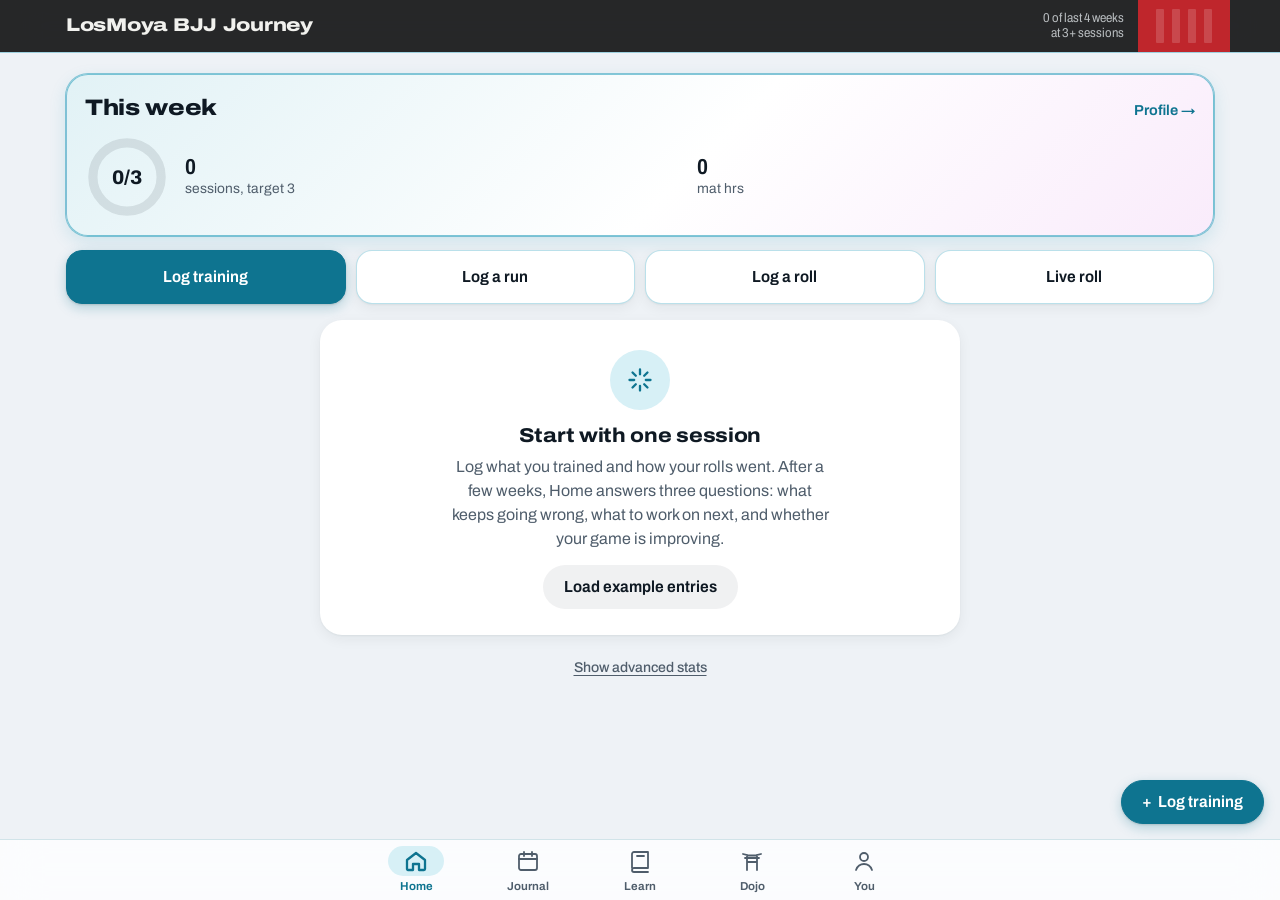
==== commit 1cece5b0: "Themes: 7 color palettes in Settings, each tonal shades of one hue - Mat Blue (default, unchanged), " ====
--- a/index.html
+++ b/index.html
@@ -6,6 +6,7 @@
 <title>LosMoya BJJ Journey</title>
 <meta name="description" content="A private jiu-jitsu training journal that works offline.">
 <meta name="theme-color" content="#000000">
+<script>try{const l=JSON.parse(localStorage.getItem('bjj-look'))||{},r=document.documentElement;if(l.theme)r.dataset.theme=l.theme;if(l.palette&&l.palette!=='mat')r.dataset.palette=l.palette}catch{}</script>
 <meta name="apple-mobile-web-app-capable" content="yes">
 <meta name="mobile-web-app-capable" content="yes">
 <meta name="apple-mobile-web-app-status-bar-style" content="black-translucent">
--- a/css/app.css
+++ b/css/app.css
@@ -2,7 +2,7 @@
   --paper:#ECEFF1; --surface:#FFFFFF; --surface-2:#F5F7F8; --ink:#15202A; --muted:#56636F; --line:#D2D9DF; --line-strong:#AEB8C1;
   --mat:#1E5A76; --mat-ink:#FFFFFF; --mat-soft:#DAE7ED;
   --belt:#000000; --belt-ink:#F1F1EE; --bar:#BF262C; --tape:#F4F3EE;
-  --worked:#1F7A55; --partial:#A86F07; --broke:#BF262C;
+  --worked:#1B6E4C; --partial:#A86F07; --broke:#BF262C;
   --worked-soft:#DCEFE5; --partial-soft:#F5E9CF; --broke-soft:#F6DCDD;
   --heat0:#DFE5E9; --heat1:#B5CFDC; --heat2:#7AAAC1; --heat3:#3C7E9C; --heat4:#1E5A76;
   --g-off:#1E5A76; --g-ctl:#B07A12; --g-def:#7B4FA6;
@@ -275,8 +275,8 @@
 .move-row{display:flex;flex-wrap:wrap;align-items:center;gap:6px 8px;padding:6px 0;border-bottom:1px solid var(--line)}
 .move-row>b{font-weight:500;flex:1 1 140px;font-size:.92rem}
 .move-row .chip span{padding:3px 10px;font-size:.8rem}
-.chip.o-landed input:checked+span{background:var(--worked);border-color:var(--worked);color:#fff}
-.chip.o-caughtBy input:checked+span{background:var(--broke);border-color:var(--broke);color:#fff}
+.chip.o-landed input:checked+span{background:var(--worked);border-color:var(--worked);color:var(--surface)}
+.chip.o-caughtBy input:checked+span{background:var(--broke);border-color:var(--broke);color:var(--surface)}
 .moves-used{font-size:.9rem;margin-top:6px}
 .moves-used span+span::before{content:" · ";color:var(--muted)}
 .data-actions{display:flex;flex-wrap:wrap;gap:8px;margin-top:12px}
@@ -311,9 +311,9 @@
 .chip span{display:inline-block;padding:5px 12px;border-radius:999px;border:1px solid var(--line-strong);font-size:.88rem;background:var(--surface)}
 .chip input:checked+span{background:var(--ink);color:var(--paper);border-color:var(--ink)}
 .chip input:focus-visible+span{outline:2px solid var(--mat);outline-offset:2px}
-.chip.r-worked input:checked+span{background:var(--worked);border-color:var(--worked);color:#fff}
-.chip.r-partial input:checked+span{background:var(--partial);border-color:var(--partial);color:#fff}
-.chip.r-broke input:checked+span{background:var(--broke);border-color:var(--broke);color:#fff}
+.chip.r-worked input:checked+span{background:var(--worked);border-color:var(--worked);color:var(--surface)}
+.chip.r-partial input:checked+span{background:var(--partial);border-color:var(--partial);color:var(--surface)}
+.chip.r-broke input:checked+span{background:var(--broke);border-color:var(--broke);color:var(--surface)}
 .hint{font-size:.85rem;color:var(--muted)}
 .form-error{color:var(--broke);font-size:.9rem;font-weight:600}
 .form-error:empty{display:none}
@@ -429,14 +429,12 @@
 .seg button{border:0;background:var(--surface);padding:8px 14px;font-size:.9rem;cursor:pointer;color:var(--muted);font-weight:600}
 .seg button[aria-pressed="true"]{background:var(--ink);color:var(--paper)}
 .tech.mine{border-color:var(--mat)}
-.star{background:none;border:0;font-size:1.2rem;line-height:1;cursor:pointer;color:var(--line-strong);padding:2px 4px}
+.star{background:none;border:0;font-size:1.2rem;line-height:1;cursor:pointer;color:var(--muted);padding:2px 4px}
 .star[aria-pressed="true"]{color:var(--partial)}
 .badge-builtin{font-size:.72rem;color:var(--muted);font-weight:650}
 .tech-pick{display:flex;flex-direction:column;gap:8px}
 
 /* ---------- Achievements ---------- */
-.ach-section{margin-bottom:26px}
-.ach-section>h2{font-size:1.1rem;margin-bottom:10px;font-stretch:112%}
 .ach-grid{display:grid;gap:10px;grid-template-columns:repeat(auto-fill,minmax(min(100%,230px),1fr))}
 .ach{background:var(--surface);border:1px dashed var(--line-strong);border-radius:12px;padding:12px 14px;display:grid;grid-template-columns:56px minmax(0,1fr);gap:4px 12px;align-items:center}
 .ach.won{border-style:solid;border-color:var(--line)}
@@ -445,8 +443,6 @@
 .ach-title{font-weight:700;line-height:1.25}
 .ach-desc{font-size:.84rem;color:var(--muted)}
 .ach .meter{display:block;margin:2px 0 0;height:6px}
-.ach-when{font-size:.8rem;color:var(--worked);font-weight:650}
-.ach-count{display:flex;gap:18px;flex-wrap:wrap;margin-bottom:20px}
 .reps{display:flex;flex-direction:column;gap:8px}
 .rep-row{display:grid;grid-template-columns:minmax(0,1fr) 96px auto;gap:8px;align-items:center}
 
@@ -606,7 +602,6 @@
 .map-card[open]{border-color:var(--mat)}
 .tag.good{background:var(--worked-soft);color:var(--worked);border-color:transparent}
 .tag.bad{background:var(--broke-soft);color:var(--broke);border-color:transparent}
-.ach-section{scroll-margin-top:calc(env(safe-area-inset-top,0px) + 110px)}
 
 @media (max-width:560px){.fab{width:56px;height:56px;padding:0;border-radius:50%;font-size:1.8rem;font-weight:500}.fab .fab-label{display:none}}
 
@@ -616,7 +611,16 @@
 .step-title{display:flex;align-items:center;gap:10px;font-size:1.05rem;font-stretch:108%}
 .step-n{display:inline-flex;align-items:center;justify-content:center;width:26px;height:26px;border-radius:50%;background:var(--mat);color:var(--mat-ink);font-size:.85rem;font-weight:800;flex:none}
 legend .hint{font-weight:500;margin-left:4px}
-.optional-label{font-size:.78rem;font-weight:700;letter-spacing:.06em;text-transform:uppercase;color:var(--muted);margin-top:4px}
+/* Simple vs Detailed logging: one form, the extras folded into "Add more detail" or laid open. */
+.log-form{display:flex;flex-direction:column;gap:14px}
+.log-mode-row{display:flex;align-items:center;justify-content:space-between;gap:10px;flex-wrap:wrap}
+.log-form[data-mode=simple] [data-detail-only]{display:none}
+.log-form[data-mode=detailed]>.add-detail{border-top:0;padding-top:0}
+.log-form[data-mode=detailed]>.add-detail>summary{display:none}
+.add-detail>summary .hint{font-weight:500;margin-left:4px}
+.first-run{display:flex;flex-direction:column;gap:10px;padding:14px;border:1px solid var(--line);border-radius:var(--r);background:var(--surface-2)}
+.first-run-picks{display:flex;flex-wrap:wrap;gap:8px}
+.setting .hint{display:block;font-weight:400}
 .form-step .ql-roll{background:var(--surface)}
 
 /* ---------- What class covered ---------- */
@@ -798,15 +802,15 @@
 .sheet-body{overscroll-behavior:contain;padding:16px 18px 22px}
 .sheet-foot{border-top-color:var(--edge);background:var(--glass);-webkit-backdrop-filter:blur(16px);backdrop-filter:blur(16px)}
 .sheet-foot .btn[type=submit]{min-width:112px}
-.sheet-foot .btn.done{background:var(--worked);border-color:var(--worked);color:#fff}
+.sheet-foot .btn.done{background:var(--worked);border-color:var(--worked);color:var(--surface)}
 .sheet-progress{height:3px;background:var(--surface-2);overflow:hidden}
 .sheet-progress i{display:block;height:100%;width:0;background:var(--mat);border-radius:0 3px 3px 0;transition:width .45s var(--spring)}
 .step-n{transition:background-color .25s}
-.form-step.done .step-n{background:var(--worked);color:#fff;font-size:0}
+.form-step.done .step-n{background:var(--worked);color:var(--surface);font-size:0}
 .form-step.done .step-n::after{content:"✓";font-size:.85rem}
 @media (max-width:640px){
-  dialog{width:100%;max-width:100%;margin:auto 0 0;border-radius:var(--r-lg) var(--r-lg) 0 0;max-height:calc(100% - env(safe-area-inset-top,0px) - 10px);box-shadow:0 -8px 30px rgba(0,0,0,.18),0 120px 0 0 var(--surface)}
-  .sheet-form{max-height:calc(100vh - env(safe-area-inset-top,0px) - 10px);max-height:calc(100dvh - env(safe-area-inset-top,0px) - 10px)}
+  dialog{width:100%;max-width:100%;margin:auto 0 var(--kb,0px);border-radius:var(--r-lg) var(--r-lg) 0 0;max-height:calc(var(--vv-h,100%) - env(safe-area-inset-top,0px) - 10px);box-shadow:0 -8px 30px rgba(0,0,0,.18),0 120px 0 0 var(--surface)}
+  .sheet-form{max-height:calc(100vh - env(safe-area-inset-top,0px) - 10px);max-height:calc(var(--vv-h,100dvh) - env(safe-area-inset-top,0px) - 10px)}
   .sheet-foot{padding-bottom:calc(12px + env(safe-area-inset-bottom,0px))}
 }
 @media (prefers-reduced-motion:no-preference){
@@ -835,10 +839,11 @@
 :root{
   --paper:#EEF2F6; --surface:#FFFFFF; --surface-2:#F3F6F9; --ink:#0F1923; --muted:#4F5D6B; --line:#D3DCE4; --line-strong:#AAB7C3;
   --mat:#0E7490; --mat-ink:#FFFFFF; --mat-soft:#D7F0F6; --neon:#0891B2; --neon-2:#C026D3;
-  --heat0:#E1E8EE; --heat1:#B4E2EC; --heat2:#5FC2D8; --heat3:#1597B3; --heat4:#0E7490;
+  --heat0:#E1E8EE; --heat1:#B4E2EC; --heat2:#5FC2D8; --heat3:#0E7C98; --heat4:#0E7490;
   --g-off:#0E7490; --g-ctl:#B45309; --g-def:#9333EA; --l-mat:#0E7490; --l-run:#C026D3; --l-other:#D97706;
   --edge:color-mix(in srgb,var(--neon) 12%,rgba(15,25,35,.06)); --edge-strong:color-mix(in srgb,var(--neon) 28%,transparent);
-  --glow:0 0 0 1px color-mix(in srgb,var(--neon) 45%,transparent),0 6px 18px color-mix(in srgb,var(--neon) 14%,transparent);
+  --glow-strength:1;
+  --glow:0 0 0 1px color-mix(in srgb,var(--neon) calc(45% * var(--glow-strength)),transparent),0 6px 18px color-mix(in srgb,var(--neon) calc(14% * var(--glow-strength)),transparent);
   --soft-glow:none;
 }
 @media (prefers-color-scheme: dark){
@@ -849,8 +854,8 @@
     --heat0:#141D29; --heat1:#0B3B47; --heat2:#0E6578; --heat3:#1597AE; --heat4:#22D3EE;
     --g-off:#22D3EE; --g-ctl:#FBBF24; --g-def:#C084FC; --l-mat:#22D3EE; --l-run:#E879F9; --l-other:#FBBF24;
     --edge:color-mix(in srgb,var(--neon) 14%,transparent); --edge-strong:color-mix(in srgb,var(--neon) 30%,transparent);
-    --glow:0 0 0 1px color-mix(in srgb,var(--neon) 60%,transparent),0 0 22px color-mix(in srgb,var(--neon) 28%,transparent);
-    --soft-glow:drop-shadow(0 0 4px color-mix(in srgb,var(--neon) 70%,transparent));
+    --glow:0 0 0 1px color-mix(in srgb,var(--neon) calc(60% * var(--glow-strength)),transparent),0 0 22px color-mix(in srgb,var(--neon) calc(28% * var(--glow-strength)),transparent);
+    --soft-glow:drop-shadow(0 0 4px color-mix(in srgb,var(--neon) calc(70% * var(--glow-strength)),transparent));
   }
 }
 :root[data-theme="dark"]{
@@ -860,8 +865,8 @@
     --heat0:#141D29; --heat1:#0B3B47; --heat2:#0E6578; --heat3:#1597AE; --heat4:#22D3EE;
     --g-off:#22D3EE; --g-ctl:#FBBF24; --g-def:#C084FC; --l-mat:#22D3EE; --l-run:#E879F9; --l-other:#FBBF24;
     --edge:color-mix(in srgb,var(--neon) 14%,transparent); --edge-strong:color-mix(in srgb,var(--neon) 30%,transparent);
-    --glow:0 0 0 1px color-mix(in srgb,var(--neon) 60%,transparent),0 0 22px color-mix(in srgb,var(--neon) 28%,transparent);
-    --soft-glow:drop-shadow(0 0 4px color-mix(in srgb,var(--neon) 70%,transparent));
+    --glow:0 0 0 1px color-mix(in srgb,var(--neon) calc(60% * var(--glow-strength)),transparent),0 0 22px color-mix(in srgb,var(--neon) calc(28% * var(--glow-strength)),transparent);
+    --soft-glow:drop-shadow(0 0 4px color-mix(in srgb,var(--neon) calc(70% * var(--glow-strength)),transparent));
 }
 :focus-visible{outline:2px solid var(--neon);outline-offset:2px}
 .top{box-shadow:0 1px 0 color-mix(in srgb,var(--neon) 35%,transparent)}
@@ -939,6 +944,572 @@
 .dist-row{grid-template-columns:minmax(0,2fr) minmax(0,1fr)}
 .pace-live{font-weight:700;color:var(--mat);font-variant-numeric:tabular-nums}
 
+/* ---------- Chain builder: position chips, likely next moves, the chain as a flow ---------- */
+.chain{display:flex;flex-direction:column;gap:10px;min-width:0;padding:12px;border-radius:var(--r);border:1px solid var(--edge-strong);background:color-mix(in srgb,var(--neon) 5%,var(--surface))}
+.pos-grid,.role-grid{display:grid;grid-template-columns:repeat(2,minmax(0,1fr));gap:8px}
+.pos-btn{display:flex;flex-direction:column;align-items:flex-start;gap:2px;min-height:44px;padding:8px 12px;border-radius:12px;border:1px solid var(--line);background:var(--surface);color:var(--ink);font:inherit;font-weight:650;text-align:left;cursor:pointer;overflow-wrap:anywhere;transition:transform .15s var(--spring),border-color .2s,box-shadow .2s}
+.pos-btn.hint{border-color:var(--neon)}
+.pos-btn:hover{border-color:var(--neon);box-shadow:var(--glow)}
+.pos-btn.role{min-height:64px}
+.pos-btn .small{font-weight:500}
+.pick-chips{display:flex;flex-wrap:wrap;gap:8px}
+.pick-chip{min-height:40px;max-width:100%;padding:8px 14px;border-radius:999px;border:1px solid var(--line);background:var(--surface);color:var(--ink);font:inherit;font-size:.9rem;font-weight:550;text-align:left;cursor:pointer;overflow-wrap:anywhere;transition:transform .15s var(--spring),border-color .2s}
+.pick-chip.me:hover{border-color:var(--worked)}
+.pick-chip.them{border-style:dashed;color:var(--muted)}
+.pick-chip.them:hover{border-color:var(--broke);color:var(--broke)}
+.pick-chip.more{background:none;color:var(--mat);font-weight:650}
+.chain-now{display:flex;flex-wrap:wrap;justify-content:space-between;align-items:baseline;gap:4px 12px;font-weight:650;font-size:.95rem}
+.chain-tools{display:flex;gap:14px}
+.chain-search{display:flex;gap:8px;align-items:center}
+.chain-search input{flex:1;min-width:0}
+.chain-hits{display:flex;flex-direction:column}
+.chain-hits .hit{display:flex;align-items:center;gap:8px;border-bottom:1px solid var(--line)}
+.hit-main,.finder-opt{display:flex;justify-content:space-between;align-items:center;gap:10px;flex:1;min-width:0;min-height:44px;padding:8px 2px;border:0;background:none;color:var(--ink);font:inherit;text-align:left;cursor:pointer}
+.hit-main>span:first-child,.finder-opt>span:first-child{overflow-wrap:anywhere}
+.hit-main .small,.finder-opt .small{flex:none;text-align:right}
+@media (hover:none){.pick-chip:active,.pos-btn:active{transform:scale(.96)}}
+
+/* The flow: position → move → position. Landed in green, caught in red, tried muted. */
+.flow{list-style:none;margin:0;padding:0;display:flex;flex-wrap:wrap;align-items:center;gap:6px;min-width:0}
+.flow li{display:flex;align-items:center;max-width:100%;font-size:.85rem;overflow-wrap:anywhere}
+.flow li+li::before{content:"→";flex:none;margin-right:6px;color:var(--muted)}
+.flow li>span{min-width:0}
+.flow-pos{font-weight:700;padding:3px 10px;border-radius:999px;background:var(--mat-soft);color:var(--mat)}
+.flow-move{padding:3px 10px;border-radius:999px;border:1px solid var(--line-strong);color:var(--muted)}
+.flow-move.o-landed{border-color:color-mix(in srgb,var(--worked) 60%,transparent);background:var(--worked-soft);color:var(--worked);font-weight:600}
+.flow-move.o-caughtBy{border-color:color-mix(in srgb,var(--broke) 60%,transparent);background:var(--broke-soft);color:var(--broke);font-weight:600}
+.flow-move .o-lbl{font-size:.75em;opacity:.8;font-weight:500;margin-left:2px}
+.chain .flow-move{display:inline-flex;align-items:center}
+.flow-move button{border:0;background:none;color:inherit;font:inherit;padding:4px 0;cursor:pointer;text-align:left}
+.flow-move .x{margin-left:6px;padding:0 2px;font-size:1.05rem;line-height:1;opacity:.7}
+.chain .flow li{font-size:.9rem}
+.roll .flow,.roll .moves-used{margin-top:8px}
+
+/* Single-move fields and the move finder */
+.tech-field{display:block}
+.tech-btn{width:100%;min-height:44px;padding:10px 36px 10px 12px;border-radius:var(--r-sm);border:1px solid var(--line-strong);background:var(--surface) no-repeat right 12px center/14px url("data:image/svg+xml,%3Csvg xmlns='http://www.w3.org/2000/svg' viewBox='0 0 24 24' fill='none' stroke='%23889' stroke-width='2.5'%3E%3Ccircle cx='11' cy='11' r='7'/%3E%3Cpath d='M20 20l-4-4'/%3E%3C/svg%3E");color:var(--ink);font:inherit;text-align:left;cursor:pointer;overflow-wrap:anywhere}
+.tech-btn.empty{color:var(--muted)}
+dialog.finder{height:calc(100% - 24px)}
+.finder-wrap{display:flex;flex-direction:column;height:100%}
+.finder-head{display:flex;justify-content:space-between;align-items:center;padding:16px 18px 6px}
+.finder-search{padding:4px 18px 10px;border-bottom:1px solid var(--edge)}
+.finder-search input{width:100%}
+.finder-body{flex:1;overflow-y:auto;overscroll-behavior:contain;padding:4px 18px calc(18px + env(safe-area-inset-bottom,0px))}
+.finder-opt{width:100%;border-bottom:1px solid color-mix(in srgb,var(--line) 70%,transparent)}
+.finder-opt.clear{color:var(--muted)}
+.finder-sub{margin:14px 0 2px;font-size:.74rem;letter-spacing:.06em;text-transform:uppercase;color:var(--muted);font-weight:700}
+.finder-group{border-bottom:1px solid var(--edge)}
+.finder-group summary{min-height:48px;display:flex;align-items:center;gap:8px;font-weight:650;cursor:pointer}
+@media (max-width:640px){dialog.finder{height:calc(100% - env(safe-area-inset-top,0px) - 10px)}}
+
+/* ---------- Journal log cards: hero photo, facts at a glance, rolls as flows ---------- */
+.entry.log-card{display:block;padding:0;overflow:hidden;border:1px solid var(--edge-strong)}
+.entry.log-card:hover{border-color:color-mix(in srgb,var(--neon) 55%,transparent);box-shadow:var(--glow)}
+.log-hero{display:block;position:relative;width:100%;padding:0;border:0;background:var(--surface-2);cursor:zoom-in}
+.log-hero img{display:block;width:100%;aspect-ratio:16/10;object-fit:cover}
+.photo-count{position:absolute;right:10px;bottom:10px;padding:3px 10px;border-radius:999px;background:rgba(0,0,0,.6);color:#fff;font-size:.8rem;font-weight:650}
+.log-strip{display:flex;gap:6px;padding:6px;overflow-x:auto;background:var(--surface-2);scrollbar-width:none}
+.log-strip button{flex:none;padding:0;border:0;border-radius:8px;overflow:hidden;cursor:zoom-in;background:none}
+.log-strip img{display:block;width:72px;height:72px;object-fit:cover}
+.log-body{display:flex;flex-direction:column;gap:10px;padding:16px}
+.log-body>*{margin:0}
+.log-head{display:flex;gap:14px;align-items:center;min-width:0}
+.log-head .date-block{flex:none}
+.log-head h3{margin:0}
+.log-plan{font-size:.95rem}
+.log-rolls{display:flex;flex-direction:column;gap:8px}
+.log-roll{display:flex;flex-direction:column;gap:8px;padding:10px 12px;border-radius:var(--r-sm);background:var(--surface-2);border-left:3px solid var(--line-strong)}
+.log-roll.worked{border-left-color:var(--worked)}.log-roll.partial{border-left-color:var(--partial)}.log-roll.broke{border-left-color:var(--broke)}
+.log-roll-head{display:flex;flex-wrap:wrap;align-items:center;gap:6px 10px;font-size:.93rem}
+.log-roll-head>span:first-child{flex:1 1 0;min-width:0}
+.log-roll-head .result{flex:none}
+.log-roll .moves-used,.log-what{margin:0}
+.tag.mid{background:var(--partial-soft);color:var(--partial);border-color:transparent}
+.clamp{display:block}
+.clamp-tog{position:absolute;opacity:0;pointer-events:none}
+.clamp-text{display:-webkit-box;-webkit-line-clamp:3;-webkit-box-orient:vertical;overflow:hidden}
+.clamp-tog:checked~.clamp-text{display:block}
+.clamp-tog:checked~label{display:none}
+@media (max-width:640px){.log-head .date-block{flex-direction:column;align-items:center;border-right:1px solid var(--line);padding-right:12px}}
+
+/* Full-screen photo viewer: swipe between photos */
+dialog.viewer{width:100%;max-width:100%;height:100%;max-height:100%;margin:0;border-radius:0;background:#000;box-shadow:none;animation:none}
+dialog.viewer::backdrop{background:#000}
+.viewer-strip{display:flex;height:100%;overflow-x:auto;scroll-snap-type:x mandatory;overscroll-behavior:contain;scrollbar-width:none}
+.viewer-slide{flex:none;width:100%;height:100%;display:flex;align-items:center;justify-content:center;scroll-snap-align:start}
+.viewer-slide img{max-width:100%;max-height:100%;object-fit:contain}
+.viewer-x{position:absolute;top:calc(10px + env(safe-area-inset-top,0px));right:10px;background:rgba(0,0,0,.5);color:#fff;font-size:1.6rem}
+.viewer-count{position:absolute;left:0;right:0;bottom:calc(16px + env(safe-area-inset-bottom,0px));text-align:center;color:#fff;font-weight:650;font-size:.9rem}
+
 @media (prefers-reduced-motion:reduce){
   *,*::before,*::after{animation-duration:.01ms!important;animation-iteration-count:1!important;transition-duration:.01ms!important;scroll-behavior:auto!important}
 }
+
+/* Learning loop: readiness, today's focus, weekly review */
+.loop{display:grid;gap:10px;margin-bottom:16px}
+@media (min-width:720px){.loop{grid-template-columns:minmax(0,1fr) minmax(0,1.4fr)}}
+.ready,.focus{min-width:0;background:var(--surface);border:1px solid var(--edge);border-radius:var(--r);padding:14px;box-shadow:var(--shadow-1);display:flex;flex-direction:column;gap:6px}
+.ready{border-left:3px solid var(--neon)}
+.ready-push{border-left-color:var(--worked)}
+.ready-light{border-left-color:var(--partial)}
+.ready-verdict{margin:0;font-stretch:90%;font-weight:800;font-size:1.3rem;line-height:1.15}
+.ready-push .ready-verdict{color:var(--worked)}
+.ready-light .ready-verdict{color:var(--partial)}
+.ready p{margin:0}
+.checkin{display:flex;flex-direction:column;gap:6px;margin:4px 0}
+.checkin-row{display:flex;flex-wrap:wrap;align-items:center;gap:6px}
+.checkin-row>span{width:52px}
+.focus h2{font-size:1.1rem}
+.focus .history-head{display:flex;justify-content:space-between;align-items:center;gap:8px}
+.focus .card-link{margin:0}
+.focus-item{display:flex;flex-wrap:wrap;align-items:center;justify-content:space-between;gap:6px 10px}
+.focus-item>span:first-child{display:flex;flex-direction:column;min-width:0;flex:1 1 180px;overflow-wrap:anywhere}
+.focus-item .row-actions{margin:0}
+.nudge.backup{display:flex;flex-wrap:wrap;align-items:center;gap:8px 12px;border-radius:var(--r);cursor:default;width:100%}
+.nudge.backup .row-actions{margin:0}
+.nudge.review-due{border-color:var(--neon-2)}
+.focus-pick{display:grid;gap:8px}
+.focus-opt{display:flex;gap:10px;align-items:flex-start;padding:10px 12px;border-radius:var(--r-sm);background:var(--surface-2);cursor:pointer}
+.focus-opt input{margin-top:4px;accent-color:var(--mat)}
+.focus-opt span{display:flex;flex-direction:column;min-width:0;overflow-wrap:anywhere}
+.focus-opt small{color:var(--muted)}
+.move-line{display:flex;justify-content:space-between;gap:8px}
+
+.grade-row.three{grid-template-columns:repeat(3,minmax(0,1fr))}
+.grade.got{border-color:var(--worked)}.grade.drill{border-color:var(--partial)}.grade.coach{border-color:var(--mat)}
+.grade .small{text-align:center}
+.dojo-tiles{display:grid;grid-template-columns:repeat(3,minmax(0,1fr));gap:8px}
+.dojo-tile{display:flex;flex-direction:column;align-items:flex-start;gap:2px;min-height:92px;padding:10px;border-radius:var(--r);background:var(--surface);border:1px solid var(--edge);box-shadow:var(--shadow-1);text-align:left;cursor:pointer;min-width:0;color:var(--ink)}
+.dojo-tile:hover,.dojo-row:hover{border-color:color-mix(in srgb,var(--neon) 55%,transparent);box-shadow:var(--glow)}
+.dojo-tile .w-lbl{font-size:.64rem;letter-spacing:.04em}
+.dojo-big{font-stretch:80%;font-weight:800;font-size:1.6rem;line-height:1.1;font-variant-numeric:tabular-nums;margin-top:auto}
+.dojo-big small{font-size:.6em;color:var(--muted)}
+.dojo-small{font-size:.76rem;color:var(--muted);overflow:hidden;text-overflow:ellipsis;white-space:nowrap;max-width:100%}
+.dojo-row{display:flex;justify-content:space-between;align-items:center;gap:10px;min-height:52px;padding:8px 14px;border-radius:var(--r);background:var(--surface);border:1px solid var(--edge);text-align:left;cursor:pointer;width:100%;color:var(--ink)}
+.dojo-row>span:first-child{display:flex;flex-direction:column}
+.sub-head{display:flex;align-items:center;gap:10px;margin-bottom:8px}
+.sub-head h1{font-size:1.3rem;font-stretch:112%;flex:1}
+.sub-head .btn{min-height:44px}
+.stat-rows{display:flex;flex-direction:column;gap:4px;margin:6px 0}
+.stat-row{display:grid;grid-template-columns:86px minmax(0,1fr) 30px;align-items:center;gap:10px;min-height:48px;padding:6px 10px;border-radius:var(--r-sm);background:var(--surface);border:1px solid var(--edge);text-align:left;cursor:pointer;color:var(--ink);font-size:.92rem}
+.stat-row .meter{margin:0}
+.stat-row b{text-align:right;font-variant-numeric:tabular-nums}
+.stat-row small{grid-column:1/-1;color:var(--muted);font-size:.8rem}
+.fold{background:var(--surface);border:1px solid var(--edge);border-radius:var(--r);margin-top:8px}
+.fold>summary{display:flex;align-items:center;gap:10px;min-height:52px;padding:6px 14px;cursor:pointer;list-style:none}
+.fold>summary::-webkit-details-marker{display:none}
+.fold>summary>span:last-child{margin-left:auto;transition:transform .2s}
+.fold[open]>summary>span:last-child{transform:rotate(90deg)}
+.fold>:not(summary){margin:0 12px 12px}
+.fold .panel{border:0;padding:0;box-shadow:none;background:none}
+.fold .panel h2{display:none}
+/* Tap targets in folds are at least 44px tall */
+.fold .btn{min-height:44px}
+/* Summary first, app-wide: tile hubs and sub-screens, swipe rows, sticky chips, "Show more" */
+#app>.dojo-tiles,#app>.dojo-row,#app>.fighter-card,#app>.stats-hero,#app>.ready{margin-bottom:12px}
+.dojo-tile.warn{border-color:var(--partial)}
+.tile-spark{display:block;width:100%;height:20px;margin:3px 0 1px}
+.tile-spark rect{fill:var(--line-strong)}
+.tile-spark rect.last{fill:var(--neon)}
+.sub-head+.stat-grid>.panel>h2:first-child,.sub-head+.stat-grid>.panel>.history-head>h2{display:none}
+.sub-head+.stat-grid>.panel>.history-head{justify-content:flex-end}
+.stats-hero .figures{margin-bottom:10px}
+.swipe{display:flex;gap:10px;overflow-x:auto;scroll-snap-type:x mandatory;scrollbar-width:none;margin:0 -16px 12px;padding:2px 16px 4px;scroll-padding-inline:16px}
+.swipe::-webkit-scrollbar,.nudges::-webkit-scrollbar,.sticky-chips::-webkit-scrollbar{display:none}
+.swipe>*{flex:0 0 min(82%,340px);scroll-snap-align:start}
+.nudges{flex-wrap:nowrap;overflow-x:auto;scrollbar-width:none;margin:0 -16px 12px;padding:2px 16px}
+.nudges>*{flex:none;max-width:86%}
+.nudge.backup{display:flex;flex-direction:column;gap:6px;border-radius:var(--r)}
+.sticky-chips{position:sticky;top:var(--top-h,110px);z-index:6;background:var(--paper);margin-inline:-16px;padding:8px 16px}
+.pos-filter.sticky-chips,div.sticky-chips[role=group]{display:flex;flex-wrap:nowrap;overflow-x:auto;scrollbar-width:none;gap:6px}
+.sticky-chips .pill{flex:none;min-height:44px}
+.show-more{width:100%;min-height:48px;grid-column:1/-1;margin-top:4px}
+.fighter-card .fold{border:0;border-radius:0;margin:0;background:none}
+.fighter-card .fold>.fc-body{margin:0;padding-top:0}
+.fold .tape h3{display:none}
+.fold>summary>.small{min-width:0;overflow:hidden;text-overflow:ellipsis;white-space:nowrap}
+.ready{padding:0}
+.ready .fold{border:0;margin:0;background:none}
+.ready .fold>summary>span:first-child{display:flex;flex-direction:column}
+.ready-body{display:flex;flex-direction:column;gap:6px}
+.focus{margin-bottom:12px}
+#app>.q{margin-bottom:12px}
+/* Home cards as compact tiles: three across on a phone, two lines of text at most */
+@media (max-width:719px){
+  .widgets{grid-template-columns:repeat(3,minmax(0,1fr));gap:8px;margin-bottom:12px}
+  .widget{padding:10px;min-height:92px}
+  .widget .w-lbl{font-size:.64rem;letter-spacing:.04em}
+  .widget .w-num{font-size:1.5rem}
+  .widget .w-sub{font-size:.74rem;line-height:1.25;display:-webkit-box;-webkit-line-clamp:2;-webkit-box-orient:vertical;overflow:hidden}
+}
+.stats-hero .figures.tight{grid-template-columns:repeat(4,minmax(0,1fr));gap:8px}
+.stats-hero .figures.tight .big{font-size:1.6rem}
+.stats-hero .figures.tight .lbl{font-size:.74rem}
+.filters.sticky-chips{display:grid;grid-template-columns:repeat(2,minmax(0,1fr));gap:8px;margin-bottom:10px}
+.filters.sticky-chips .field{min-width:0}
+.filters.sticky-chips .field-label{position:absolute;width:1px;height:1px;overflow:hidden;clip:rect(0 0 0 0);white-space:nowrap}
+.filters.sticky-chips select{min-height:44px}
+@media (prefers-reduced-motion:reduce){.fold>summary>span:last-child{transition:none}.swipe{scroll-snap-type:none}}
+/* Game map: a radar of your game by move type */
+.radar{display:block;width:100%;max-width:360px;height:auto;margin:0 auto;overflow:visible}
+.radar .ring{fill:none;stroke:var(--line)}
+.radar .spoke{stroke:var(--line)}
+.radar .now{fill:color-mix(in srgb,var(--neon) 30%,transparent);stroke:var(--neon);stroke-width:2;stroke-linejoin:round;filter:drop-shadow(0 0 6px color-mix(in srgb,var(--neon) 60%,transparent))}
+.radar .then{fill:none;stroke:var(--muted);stroke-width:1.5;stroke-dasharray:4 3}
+.radar .caught{fill:color-mix(in srgb,var(--broke) 14%,transparent);stroke:color-mix(in srgb,var(--broke) 45%,transparent);stroke-width:1}
+.radar text{font-size:12px;font-weight:700;fill:var(--ink)}
+.radar text .v{font-weight:800;fill:var(--neon-2)}
+.radar.mini{width:100%;height:56px;margin:2px 0}
+.radar.mini .now{stroke-width:1.5}
+.radar-tile .dojo-big{margin-top:0}
+.key .rk-now,.key .rk-then,.key .rk-caught{display:inline-block;width:14px;height:10px;border-radius:2px;margin-right:6px;vertical-align:middle}
+.key .rk-now{background:color-mix(in srgb,var(--neon) 45%,transparent);border:1.5px solid var(--neon)}
+.key .rk-then{border:1.5px dashed var(--muted)}
+.key .rk-caught{background:color-mix(in srgb,var(--broke) 20%,transparent)}
+.widget.radar-widget{flex-direction:row;align-items:center;gap:10px;grid-column:span 2}
+.widget.radar-widget .radar.mini{width:96px;height:68px;flex:none}
+
+/* Simple or Advanced: the quiet switch at the bottom of a screen */
+.mode-link{text-align:center;margin:20px 0 4px}
+.mode-link .link{color:var(--muted);font-weight:500}
+
+/* Describe the roll: your words, then the chain they made. */
+.describe{display:flex;flex-direction:column;gap:8px;padding-bottom:12px;margin-bottom:12px;border-bottom:1px solid var(--line)}
+.describe textarea{min-height:84px}
+.describe-go{display:flex;flex-wrap:wrap;align-items:center;gap:6px 12px}
+.desc-marks{margin:0;padding:10px 12px;border-radius:10px;background:var(--surface);border:1px solid var(--line);font-size:.92rem;line-height:1.7;overflow-wrap:anywhere}
+.desc-marks mark{background:none;color:inherit;border-radius:4px;padding:1px 3px}
+.desc-marks mark.o-landed{background:var(--worked-soft);color:var(--worked);font-weight:600}
+.desc-marks mark.o-tried{background:var(--partial-soft);font-weight:600}
+.desc-marks mark.o-caughtBy{background:var(--broke-soft);color:var(--broke);font-weight:600}
+.desc-marks mark.unsure{outline:1.5px dashed currentColor;outline-offset:1px}
+.desc-marks mark.pos{text-decoration:underline 2px var(--mat);text-underline-offset:3px;padding:0}
+.desc-marks mark.miss{text-decoration:underline wavy var(--muted);padding:0}
+.desc-marks sup{font-size:.7em;margin-left:2px;opacity:.8}
+.miss-chips{display:flex;flex-wrap:wrap;gap:8px}
+.miss-chip{display:inline-flex;flex-wrap:wrap;align-items:center;gap:6px;max-width:100%;padding:6px 10px;border:1px dashed var(--line-strong);border-radius:12px;font-size:.88rem;overflow-wrap:anywhere}
+.unsure-list{display:flex;flex-direction:column;gap:8px;padding:10px 12px;border-radius:10px;background:var(--partial-soft)}
+.unsure-list .field-label{margin:0}
+.unsure-row{display:flex;flex-direction:column;gap:6px}
+.flow-move.unsure{border-style:dashed}
+
+/* ---------- Tap a chart to read it: invisible hit areas, the tapped mark lit and the rest dimmed, one callout ---------- */
+svg .hit-area{fill:transparent}
+[data-tip]{cursor:pointer;outline:none;transition:opacity .15s}
+svg:has(.tip-on) [data-tip]:not(.tip-on){opacity:.4}
+.tip-on>:is(rect,circle,polygon):not(.hit-area){filter:drop-shadow(0 0 4px var(--neon))}
+.tip-on .dot{fill:var(--neon)}
+.tip-on text{fill:var(--neon)}
+.tip-on>.hit-area,[data-tip]:focus-visible>.hit-area{fill:color-mix(in srgb,var(--neon) 12%,transparent)}
+[data-tip]:focus-visible>.hit-area{stroke:var(--neon);stroke-width:1.5}
+.cell[data-tip]{position:relative}
+.cell[data-tip]::after{content:'';position:absolute;inset:-2px}
+.cell.tip-on{outline:2px solid var(--neon);outline-offset:1px;box-shadow:0 0 8px var(--neon)}
+#chart-tip{position:absolute;z-index:40;max-width:calc(100vw - 16px);padding:7px 12px;border-radius:12px;background:var(--surface);color:var(--ink);border:1px solid color-mix(in srgb,var(--neon) 55%,transparent);box-shadow:var(--glow),var(--shadow-2);font-size:.86rem;font-weight:650;line-height:1.35;overflow-wrap:anywhere;pointer-events:none}
+@media (prefers-reduced-motion:no-preference){#chart-tip{animation:fade-in .15s ease}}
+/* A tile with a sparkline: the bars read out their values, the rest of the tile (marked ›) opens it. */
+.dojo-tile{position:relative}
+.tile-go{position:absolute;top:8px;right:10px;color:var(--muted);font-weight:700;line-height:1}
+.dojo-tile:has(.tile-go) .w-lbl{padding-right:12px}
+
+/* The page itself doesn't rubber-band. On iPhone a short page like Week bounced past its end on
+   almost every scroll, and the fixed bottom bar and log button were dragged up with it. */
+html,body{overscroll-behavior-y:none}
+
+/* Game plan: gaps first, then the game by phase. Dots show how far each move has come. */
+.gp-gaps>li{display:flex;flex-direction:column;gap:8px}
+.gp-gap-head{display:flex;flex-direction:column;gap:2px;padding-left:10px;border-left:3px solid var(--partial)}
+.gp-gap.missing .gp-gap-head{border-left-color:var(--broke)}
+.gp-acts{display:grid;grid-template-columns:repeat(3,minmax(0,1fr));gap:6px}
+.gp-acts .btn{min-height:44px;padding:4px 6px;font-size:.78rem;line-height:1.15;white-space:normal;text-align:center;justify-content:center}
+.gp-try{align-items:center}
+.gp-try .pill{font-size:.82rem;padding:4px 10px;min-height:32px}
+.gp-more,.gp-flow{margin:6px 0 10px}
+.gp-flag{font-size:.75rem;font-weight:650;color:var(--broke)}
+.gp-tile.has-gap{border-color:color-mix(in srgb,var(--broke) 40%,transparent)}
+.gp-pos{display:flex;flex-direction:column;min-width:0}
+.gp-moves{list-style:none;margin:0;padding:0}
+.gp-move{display:flex;gap:10px;padding:7px 0;border-top:1px solid var(--line)}
+.gp-moves>.gp-move:first-child{border-top:0}
+.gp-name{display:flex;flex-direction:column;min-width:0;flex:1;overflow-wrap:anywhere}
+.gp-dot{flex:none;width:10px;height:10px;border-radius:50%;border:2px solid var(--line-strong)}
+.gp-move.drilled .gp-dot{border-color:var(--mat);background:color-mix(in srgb,var(--mat) 35%,transparent)}
+.gp-move.proven .gp-dot{border-color:var(--worked);background:var(--worked);box-shadow:0 0 8px color-mix(in srgb,var(--worked) 60%,transparent)}
+.gp-move.seen .gp-name b{font-weight:550}
+.gp-move{align-items:flex-start}
+.gp-move .gp-dot{margin-top:5px}
+.gp-edges{display:flex;flex-wrap:wrap;align-items:baseline;gap:2px 6px;margin-top:3px;font-size:.82rem}
+.gp-edge.n{color:var(--muted);margin-right:6px}
+button.gp-edge.planned{text-decoration-style:dashed}
+span.gp-edge.planned:not(.n){color:var(--muted)}
+.gp-rolls{font-size:.78rem}
+.gp-move.caught .gp-dot{border-color:var(--broke);background:var(--broke-soft)}
+.gp-caught-h{margin:10px 0 0;font-weight:650;color:var(--broke)}
+.gp-legend{gap:12px;margin:8px 0 4px}
+.gp-legend .gp-move{border:0;padding:0;gap:6px}
+.gp-empty{margin-top:12px}
+.gp-subs{display:block;margin-top:8px}
+.load-view{display:flex;margin:0 0 12px}.load-view button{flex:1;line-height:1.2}
+
+/* ---------- Move and position pages: where a move comes from and leads to ---------- */
+.tech{position:relative}
+.tech-open{background:none;border:0;padding:0;font:inherit;color:inherit;text-align:left;cursor:pointer}
+.tech-open::after{content:'';position:absolute;inset:0;border-radius:inherit}
+.tech .star,.tech .mastery,.tech .photos,.tech .row-actions{position:relative;z-index:1}
+.sub-head h1{overflow-wrap:anywhere}
+.mv-meta{display:flex;flex-wrap:wrap;align-items:center;justify-content:space-between;gap:6px 10px;margin-bottom:6px}
+.flow-card{background:var(--surface);border:1px solid var(--edge);border-radius:var(--r);padding:10px 14px 12px;margin-top:10px}
+.flow-card h2{font-size:.76rem;font-stretch:100%;text-transform:uppercase;letter-spacing:.07em;color:var(--mat);margin-bottom:6px}
+.flow-chips{display:flex;flex-wrap:wrap;gap:6px}
+.flow-chip{border:1px solid var(--edge-strong,var(--line));background:color-mix(in srgb,var(--ink) 5%,transparent);color:var(--ink);border-radius:999px;padding:4px 10px;min-height:32px;font-size:.86rem;line-height:1.25;cursor:pointer;max-width:100%;overflow-wrap:anywhere;text-align:left;transition:box-shadow .18s,border-color .18s}
+.flow-chip:hover{border-color:color-mix(in srgb,var(--neon,var(--mat)) 55%,transparent);box-shadow:var(--glow,none)}
+.flow-chip.pos{background:var(--mat-soft);color:var(--mat);font-weight:650}
+.flow-chip.more{color:var(--muted)}
+span.flow-chip.more{cursor:default;display:inline-flex;align-items:center}
+.flow-sub{font-size:.8rem;color:var(--muted);margin:10px 0 5px}
+.flow-line{display:flex;flex-wrap:wrap;align-items:center;gap:6px;margin:4px 0}
+.flow-line+.btn{margin-top:6px}
+.flow-tag{font-size:.7rem;font-weight:720;text-transform:uppercase;letter-spacing:.06em;color:var(--muted);align-self:center}
+.flow-rolls{list-style:none;margin:0;padding:0;display:grid;gap:8px}
+.flow-rolls li{display:flex;flex-wrap:wrap;align-items:center;justify-content:space-between;gap:4px 8px;font-size:.88rem}
+.flow-rolls .tags{margin-top:0}
+.mv-notes{white-space:pre-wrap;margin-top:10px}
+
+
+/* ---------- Positional rounds: the game, your side and a tap counter ---------- */
+.round-box{display:flex;flex-direction:column;gap:12px}
+.round-more{display:flex;flex-direction:column;gap:12px}
+.counter{display:grid;gap:8px}
+.count-row{display:grid;grid-template-columns:minmax(0,1fr) 48px 3ch 48px;align-items:center;gap:10px;padding:6px 8px 6px 14px;border:1px solid var(--edge);border-radius:var(--r);background:var(--surface);font-weight:650}
+.count-row output{font-size:1.5rem;font-weight:800;text-align:center;font-variant-numeric:tabular-nums;font-stretch:80%}
+.count-row.wins output{color:var(--worked)}.count-row.losses output{color:var(--broke)}
+.count-btn{width:48px;height:48px;border-radius:50%;border:1px solid var(--edge-strong);background:var(--surface-2);color:var(--ink);font-size:1.4rem;font-weight:700;line-height:1;cursor:pointer;transition:transform .12s,box-shadow .2s}
+.count-btn:active{transform:scale(.92)}
+.count-btn.plus{background:var(--mat-soft);color:var(--mat);border-color:color-mix(in srgb,var(--neon) 55%,transparent);box-shadow:var(--glow)}
+.score-tags{margin:0}
+.meter.split{display:flex;justify-content:space-between}
+.meter.split .you{background:var(--worked)}.meter.split .them{background:var(--broke)}
+.spot-row{cursor:default;grid-template-columns:118px minmax(0,1fr) 40px}
+.key .rk-you,.key .rk-them{display:inline-block;width:14px;height:10px;border-radius:2px;margin-right:6px;vertical-align:middle;background:var(--worked)}
+.key .rk-them{background:var(--broke)}
+
+/* Moves found in class notes */
+.note-moves{display:flex;flex-direction:column;gap:8px;margin:-4px 0 10px}
+.note-moves:empty{display:none}
+.note-moves .pos-chip span{text-decoration:underline 2px var(--mat);text-underline-offset:3px}
+.note-moves .alt-chip span{border-style:dashed;color:var(--muted)}
+
+/* Rolls → Opponents */
+.roll-sides{margin-bottom:14px}
+.opp-list{display:flex;flex-direction:column;gap:8px}
+.opp-legend{margin:0 0 8px}
+.opp-card{display:flex;flex-direction:column;align-items:stretch;gap:4px;width:100%;padding:12px 14px;border-radius:var(--r);background:var(--surface);border:1px solid var(--edge);box-shadow:var(--shadow-1);text-align:left;cursor:pointer;color:var(--ink)}
+.opp-card:hover{border-color:color-mix(in srgb,var(--neon) 55%,transparent);box-shadow:var(--glow)}
+.opp-top{display:flex;align-items:center;gap:8px}
+.opp-top b{font-size:1.05rem;overflow:hidden;text-overflow:ellipsis;white-space:nowrap}
+.opp-rec{margin-left:auto;font-variant-numeric:tabular-nums;font-weight:750;font-stretch:85%}
+.opp-badge{font-size:.68rem;font-weight:800;letter-spacing:.06em;text-transform:uppercase;padding:2px 8px;border-radius:999px;background:var(--broke);color:var(--surface);white-space:nowrap}
+.opp-form{display:flex;gap:4px;flex-wrap:wrap;margin:2px 0}
+.opp-form i{width:10px;height:10px;border-radius:50%;background:var(--partial)}
+.opp-form i.won{background:var(--worked)}.opp-form i.lost{background:var(--broke)}
+.nemesis-hero{margin-bottom:14px}
+.nemesis-hero .w-lbl{margin:0 0 6px}
+.opp-card.nemesis,.opp-hero.nemesis{border-color:color-mix(in srgb,var(--broke) 55%,transparent);background:linear-gradient(160deg,color-mix(in srgb,var(--broke) 10%,var(--surface)),var(--surface) 60%)}
+.opp-hero{display:flex;flex-direction:column;align-items:flex-start;gap:8px;padding:16px;border-radius:var(--r-lg,16px);background:var(--surface);border:1px solid var(--edge);margin-bottom:18px}
+.opp-score{display:flex;gap:18px}
+.opp-score span{display:flex;flex-direction:column;font-size:.75rem;color:var(--muted)}
+.opp-score b{font-size:1.9rem;font-weight:820;font-stretch:80%;color:var(--ink);line-height:1.05;font-variant-numeric:tabular-nums}
+.opp-sofar p{margin:0 0 4px}
+.opp-h{font-size:1.1rem;margin:0 0 10px}
+.opp-story{list-style:none;margin:0 0 12px;padding:0 0 0 18px;border-left:2px solid var(--line);display:flex;flex-direction:column;gap:16px}
+.opp-scene{position:relative}
+.opp-scene::before{content:"";position:absolute;left:-25px;top:4px;width:12px;height:12px;border-radius:50%;background:var(--partial);box-shadow:0 0 0 3px var(--paper)}
+.opp-scene.worked::before{background:var(--worked)}.opp-scene.broke::before{background:var(--broke)}
+.opp-scene p{margin:0 0 4px;max-width:62ch}
+.opp-when{font-size:.85rem;color:var(--muted)}
+.opp-when b{color:var(--ink)}
+.opp-beat{display:inline-block;font-weight:750;font-size:.9rem;padding:3px 10px;border-radius:999px;background:var(--mat-soft);color:var(--mat)}
+.opp-end{font-weight:650}
+.opp-scene blockquote{margin:4px 0;padding:2px 0 2px 10px;border-left:3px solid var(--line-strong);color:var(--muted);font-style:italic}
+
+/* Dojo: one character, levels from mat time and moves learned */
+.dojo-hero{display:flex;align-items:center;gap:16px;margin-bottom:14px}
+.dojo-av{width:132px;flex:none;filter:drop-shadow(0 6px 18px color-mix(in srgb,var(--neon) 22%,transparent))}
+.dojo-av .aura{animation:dojo-pulse 3.2s ease-in-out infinite;transform-origin:60px 74px}
+.dojo-av .spark{animation:dojo-twinkle 2.1s ease-in-out infinite}
+@keyframes dojo-pulse{50%{opacity:.6;transform:scale(.94)}}
+@keyframes dojo-twinkle{50%{opacity:.15}}
+@media (prefers-reduced-motion:reduce){.dojo-av .aura,.dojo-av .spark{animation:none}}
+.dojo-id{min-width:0;flex:1}
+.dojo-id h1{font-size:1.7rem;font-stretch:112%;margin:0;overflow-wrap:anywhere}
+.dojo-id .w-lbl{margin:0}
+.dojo-title{margin:2px 0 8px}
+.dojo-title b{font-size:1.15rem}
+.xpbar{display:block;height:10px;border-radius:999px;background:var(--surface-2);overflow:hidden}
+.xpbar>span{display:block;height:100%;border-radius:999px;background:linear-gradient(90deg,var(--neon),var(--neon-2))}
+.dojo-tile.static{cursor:default}
+.dojo-next{margin:12px 0 14px}
+.dojo-stats{margin-bottom:12px}
+.dojo-stat{display:grid;grid-template-columns:96px minmax(0,1fr) 30px;align-items:center;gap:10px;margin-top:10px;font-size:.9rem}
+.dojo-stat b{text-align:right;font-variant-numeric:tabular-nums}
+.dojo-levels{display:grid;grid-template-columns:repeat(4,minmax(0,1fr));gap:8px;text-align:center}
+.dojo-levels div{display:flex;flex-direction:column;gap:2px;padding:8px 4px;border-radius:10px;background:var(--surface-2)}
+.dojo-levels b{font-size:1.4rem;font-stretch:80%}
+.dojo-new li{display:flex;justify-content:space-between;gap:10px}
+.dojo-how{margin-top:12px}
+
+/* Skill tree: dark sky, glowing stars in belt colors */
+:root{--st-0:#3A4752;--st-1:#F4F3EE;--st-2:#3D7BE0;--st-3:#9B5DE5;--st-4:#A86A3D;--st-5:#0B0B0B;--st-gold:#F5B301;--st-red:#BF262C}
+/* The sky stays dark in light mode too, so its tones come from the palette's dark shades. */
+:root{--st-sky:#0B1218;--st-sky-2:#13202B;--st-dim:#2B3843;--st-halo:#1B2833;--st-halo-line:#283745;--st-ink:#E6ECF0;--st-muted:#9AA8B4;--st-glow:#22D3EE}
+.t0{--c:var(--st-0)}.t1{--c:var(--st-1)}.t2{--c:var(--st-2)}.t3{--c:var(--st-3)}.t4{--c:var(--st-4)}.t5{--c:var(--st-5)}
+.st-level{display:grid;grid-template-columns:auto 1fr;gap:6px 16px;align-items:center;padding:14px 16px;margin-bottom:14px;border-radius:var(--r-lg);background:var(--surface);border:1px solid var(--edge);box-shadow:var(--shadow-1)}
+.st-level .explain{grid-column:1/-1}
+.st-lv{display:flex;flex-direction:column;align-items:flex-start;line-height:1}
+.st-lv b{font-size:2.6rem;font-weight:850;font-stretch:80%;font-variant-numeric:tabular-nums;color:var(--ink);text-shadow:0 0 18px color-mix(in srgb,var(--neon) 45%,transparent)}
+.st-band{min-width:0;display:flex;flex-direction:column;gap:6px}
+.st-bar{position:relative;height:12px;border-radius:999px;background:var(--surface-2);border:1px solid var(--line);overflow:hidden}
+.st-bar span{display:block;height:100%;border-radius:999px;background:linear-gradient(90deg,var(--neon),var(--neon-2));box-shadow:0 0 10px color-mix(in srgb,var(--neon) 60%,transparent)}
+.st-bar i{position:absolute;top:0;bottom:0;width:2px;background:var(--surface)}
+.st-ready{font-weight:700;color:var(--partial)}
+.st-level.black{grid-template-columns:1fr;border-color:var(--st-gold);background:linear-gradient(135deg,color-mix(in srgb,var(--st-gold) 16%,var(--surface)),var(--surface) 60%,color-mix(in srgb,var(--bar) 14%,var(--surface)))}
+.st-level.black .st-lv b{font-size:2rem;color:var(--st-gold);text-shadow:0 0 16px color-mix(in srgb,var(--st-gold) 55%,transparent)}
+.st-sky-wrap{position:relative;margin:0 -4px}
+.st-sky{display:block;width:100%;height:auto;aspect-ratio:1000/1040;border-radius:var(--r-lg);background:radial-gradient(ellipse at 50% 35%,var(--st-sky-2),var(--st-sky) 70%);touch-action:none;user-select:none;-webkit-user-select:none;cursor:grab}
+.st-zoom{position:absolute;right:8px;top:8px;display:flex;flex-direction:column;gap:6px}
+.st-zoom .btn{min-width:34px;min-height:34px;padding:0;background:color-mix(in srgb,var(--st-sky) 70%,transparent);color:var(--st-ink);border-color:rgba(255,255,255,.18);font-size:1.05rem}
+.st-tip{margin:6px 4px 0}
+.st-link{stroke:rgba(255,255,255,.08);stroke-width:1px;stroke-dasharray:3 4;vector-effect:non-scaling-stroke}
+.st-link.lit{stroke:color-mix(in srgb,var(--st-glow) 40%,transparent);stroke-width:calc(var(--w) * .4px);stroke-dasharray:none}
+.st-con{cursor:pointer}
+.st-halo{fill:var(--c);fill-opacity:calc(.05 + var(--p) * .18);stroke:var(--c);stroke-opacity:calc(.15 + var(--p) * .5);stroke-width:1.5}
+.st-halo.t0{fill:var(--st-halo);fill-opacity:.5;stroke:var(--st-halo-line);stroke-opacity:1}
+.st-star{fill:var(--c)}
+.st-star.t0{fill:var(--st-dim)}
+.st-star.t5{stroke:var(--st-red);stroke-width:1.6}
+.st-star.problem{stroke:#EA5A60;stroke-width:1.4;stroke-dasharray:2 1.6}
+.st-lit{filter:drop-shadow(0 0 3px color-mix(in srgb,var(--st-glow) calc(75% * var(--glow-strength)),transparent))}
+.st-label{fill:var(--st-ink);font:700 calc(30px / var(--k,1)) var(--font);text-anchor:middle;paint-order:stroke;stroke:var(--st-sky);stroke-width:calc(6px / var(--k,1));pointer-events:none}
+.st-pct{fill:var(--st-muted);font:600 calc(22px / var(--k,1)) var(--font);text-anchor:middle;paint-order:stroke;stroke:var(--st-sky);stroke-width:calc(5px / var(--k,1));pointer-events:none}
+.st-legend{margin:10px 2px 4px;gap:8px 12px}
+.st-key,.st-dot{display:inline-block;width:11px;height:11px;border-radius:50%;background:var(--c);margin-right:5px;vertical-align:-1px;box-shadow:0 0 0 1px var(--line-strong)}
+.st-key.t1,.st-dot.t1{box-shadow:0 0 0 1px var(--line-strong),0 0 8px color-mix(in srgb,var(--neon) 70%,transparent)}
+.st-key.t5,.st-dot.t5{box-shadow:0 0 0 2px var(--st-red)}
+.st-key.t0,.st-dot.t0{background:var(--surface-2)}
+.st-dot.big{width:22px;height:22px;flex:none}
+.st-sum{margin:2px 2px 14px}
+.st-blind{display:flex;justify-content:space-between;align-items:baseline;gap:10px;width:100%;text-align:left;color:var(--ink);font-weight:600}
+button.st-blind{background:none;border:0;padding:0;cursor:pointer;font:inherit;font-weight:600}
+.st-blind span:last-child{white-space:nowrap}
+.st-blinds li{border-left:3px solid var(--neon-2);padding-left:10px}
+.st-row{display:flex;align-items:center;gap:10px;width:100%;background:none;border:0;padding:0;text-align:left;color:var(--ink);cursor:pointer;font:inherit}
+.st-row-main{flex:1;min-width:0;display:flex;flex-direction:column;gap:4px}
+.st-row-pct{font-weight:800;font-variant-numeric:tabular-nums}
+.st-mix{display:flex;height:6px;border-radius:999px;overflow:hidden;background:var(--surface-2);gap:1px}
+.st-mix i{background:var(--c)}
+.st-mix i.t0{background:var(--surface-2)}
+.st-mix i.t1{background:color-mix(in srgb,var(--st-1) 70%,var(--line-strong))}
+.st-branch-head{display:flex;align-items:center;gap:12px;margin:4px 0 10px}
+.st-branch-head div{display:flex;flex-direction:column}
+.st-stats{display:grid;grid-template-columns:repeat(6,minmax(0,1fr));gap:4px;text-align:center;margin:12px 0 6px}
+.st-stats div{display:flex;flex-direction:column;padding:6px 2px;border-radius:10px;background:var(--surface-2);min-width:0}
+.st-stats .small{font-size:.66rem;overflow:hidden;text-overflow:ellipsis}
+.st-group{margin-top:16px}
+.st-nodes{display:grid;grid-template-columns:repeat(2,minmax(0,1fr));gap:8px}
+.st-node{position:relative;display:flex;flex-direction:column;align-items:flex-start;gap:2px;min-height:64px;padding:10px;border-radius:var(--r);text-align:left;color:var(--ink);cursor:pointer;min-width:0;font:inherit;
+  background:var(--surface);border:1px solid color-mix(in srgb,var(--c) 70%,var(--line));box-shadow:0 0 12px color-mix(in srgb,var(--c) 30%,transparent)}
+.st-node.t0{background:var(--surface-2);border:1px dashed var(--line);box-shadow:none;color:var(--muted)}
+.st-node.t5{border-color:var(--st-red)}
+.st-node-name{font-weight:650;line-height:1.2;overflow-wrap:anywhere}
+.st-node .st-dot{position:absolute;right:8px;top:8px;margin:0}
+.st-problem{font-size:.72rem;font-weight:700;color:var(--broke)}
+.chips .pill.on{border-color:var(--neon);box-shadow:var(--glow)}
+.st-tile .spark,.st-mini{width:100%;height:46px}
+.st-mini .st-halo{fill-opacity:calc(.25 + var(--p) * .75);stroke-width:12}
+.st-mini .st-halo.t0{fill:var(--line);fill-opacity:.6;stroke:none}
+.st-mini .st-halo.t1{stroke:var(--line-strong);stroke-opacity:1}
+.fc-level{margin-top:6px;padding:3px 10px;border-radius:999px;border:1px solid color-mix(in srgb,var(--fc-ink) 35%,transparent);background:color-mix(in srgb,var(--fc-ink) 10%,transparent);color:var(--fc-ink);font:inherit;font-size:.86rem;cursor:pointer}
+#toast.belt::before{content:"";flex:none;width:16px;height:16px;border-radius:50%;background:var(--c);box-shadow:0 0 0 2px var(--paper),0 0 12px var(--c)}
+#toast[data-tier="1"]{--c:var(--st-1)}#toast[data-tier="2"]{--c:var(--st-2)}#toast[data-tier="3"]{--c:var(--st-3)}#toast[data-tier="4"]{--c:var(--st-4)}#toast[data-tier="5"]{--c:var(--st-5)}
+/* Rolls → Opponents: profiles, the scouting brief, notes, and the partner picker on the forms */
+.partner-pick{display:flex;flex-direction:column;gap:8px;min-width:0}
+.partner-chips .pick-chip[aria-pressed="true"]{border-color:var(--neon);background:var(--mat-soft);color:var(--mat);box-shadow:var(--glow)}
+.new-partner{display:flex;align-items:center;gap:8px;min-height:40px;font-size:.92rem;cursor:pointer}
+.new-partner input{width:20px;height:20px;flex:none;accent-color:var(--mat)}
+.pt-filter{margin-bottom:12px}
+.pt-suggest{margin-bottom:14px;border:1px solid var(--edge-strong)}
+.pt-suggest p{margin:0 0 6px}
+.pt-av{width:44px;height:44px;flex:none;border-radius:50%;overflow:hidden;display:inline-flex;align-items:center;justify-content:center;font-weight:800;font-size:1rem;color:var(--mat);background:var(--mat-soft);box-shadow:0 0 0 1px var(--edge-strong)}
+.pt-av.sm{width:30px;height:30px;font-size:.75rem}
+.pt-av.big{width:72px;height:72px;font-size:1.5rem}
+.pt-av img{width:100%;height:100%;object-fit:cover;display:block}
+.pt-badge{font-size:.68rem;font-weight:800;letter-spacing:.06em;text-transform:uppercase;padding:2px 8px;border-radius:999px;background:var(--neon-2);color:var(--surface);white-space:nowrap}
+.pt-hero{display:flex;align-items:center;gap:14px;margin-bottom:14px;min-width:0}
+.pt-id{min-width:0;flex:1}
+.pt-id p{margin:0 0 4px;overflow-wrap:anywhere}
+.brief{padding:16px;margin-bottom:14px;border-color:color-mix(in srgb,var(--neon) 45%,transparent);box-shadow:var(--glow);background:linear-gradient(160deg,color-mix(in srgb,var(--neon) 8%,var(--surface)),var(--surface) 60%)}
+.brief .history-head h2{margin:0}
+.brief-h{margin:14px 0 4px}
+.brief-line{display:flex;justify-content:space-between;align-items:flex-start;gap:10px;width:100%;padding:8px 0;border:0;border-bottom:1px solid var(--line);background:none;color:var(--ink);font:inherit;text-align:left;cursor:pointer;min-width:0}
+.brief-line>span:first-child{min-width:0;overflow-wrap:anywhere}
+.brief-go{flex:none;font-size:.8rem;font-weight:700;color:var(--mat);padding-top:2px;font-variant-numeric:tabular-nums}
+.brief-line:hover .brief-go{text-decoration:underline}
+.brief-thin{margin:0 0 6px;padding:8px 12px;border-radius:var(--r-sm);background:var(--partial-soft)}
+.brief-plan{margin-top:12px;padding:10px 12px;border-radius:var(--r-sm);background:color-mix(in srgb,var(--neon-2) 9%,var(--surface));border:1px solid color-mix(in srgb,var(--neon-2) 35%,transparent)}
+.brief-plan .w-lbl{margin:0}
+.brief-plan .brief-line{border-bottom:0;font-weight:650}
+.brief-sim{display:flex;flex-wrap:wrap;align-items:center;gap:6px 10px;margin-top:10px}
+.brief-note{margin:4px 0;overflow-wrap:anywhere}
+.pt-pin{font-size:.7rem;font-weight:800;letter-spacing:.05em;text-transform:uppercase;color:var(--neon-2)}
+.brief-src{margin:0 0 12px;font-weight:650}
+.pt-actions{margin:0 0 18px;flex-wrap:wrap}
+.pt-notes{margin-top:18px}
+.pt-notes .history-head h2{margin:0}
+.pt-note{padding:10px 12px;border-radius:var(--r-sm);background:var(--surface);border:1px solid var(--edge);border-left:3px solid var(--neon)}
+.pt-note.pinned{border-left-color:var(--neon-2)}
+.pt-note p{margin:4px 0 0;overflow-wrap:anywhere}
+.pt-photo{display:flex;align-items:center;gap:12px;flex-wrap:wrap;margin:8px 0}
+.pt-pin-check{align-self:end}
+
+/* Videos: a list on move and position pages; a YouTube player only after a tap. */
+.vid-list{display:flex;flex-direction:column;gap:8px;margin-bottom:8px}
+.vid .row-actions{margin-top:4px;flex-wrap:wrap}
+.vid-frame:empty{display:none}
+.vid-frame iframe{display:block;width:100%;aspect-ratio:16/9;border:0;border-radius:8px;margin-top:6px;background:#000}
+.vid-tips{margin-top:8px;overflow-wrap:anywhere}
+.vid-filters{display:flex;flex-direction:column;gap:6px;margin-bottom:14px}
+.vid-filters .pos-filter{margin-bottom:0}
+
+/* ---------- Palettes: each theme is tonal shades of one hue, with light and dark values ----------
+   Set on <html data-palette>, and on each swatch in Settings so it previews its own colors.
+   light-dark() follows the light/dark choice, so a palette works in both modes. Mat Blue is the :root default above. */
+[data-palette="mat"]{--paper:light-dark(#EEF2F6,#060A10); --surface:light-dark(#FFFFFF,#0D141D); --surface-2:light-dark(#F3F6F9,#141D29); --ink:light-dark(#0F1923,#E8EEF4); --muted:light-dark(#4F5D6B,#97A5B5); --line:light-dark(#D3DCE4,#1E2A38); --mat:light-dark(#0E7490,#22D3EE); --neon:light-dark(#0891B2,#22D3EE); --neon-2:light-dark(#C026D3,#E879F9); --glow-strength:1}
+/* Purple Belt */
+:root[data-palette="violet"],[data-palette="violet"]{--paper:light-dark(#F2F0FC,#0B0717); --surface:light-dark(#FDFDFF,#150E26); --surface-2:light-dark(#F6F4FF,#1F1634); --ink:light-dark(#1A132B,#EEEAFD); --muted:light-dark(#5D5676,#A69CC5); --line:light-dark(#DCD7ED,#2B2243); --line-strong:light-dark(#B7B0CE,#443B5F); --mat:light-dark(#6D28D9,#B79CFF); --mat-ink:light-dark(#FFFFFF,#0E0A19); --mat-soft:light-dark(#E9E6FD,#221A36); --neon:light-dark(#7E4CE3,#B79CFF); --neon-2:light-dark(#A21CAF,#F0ABFC); --heat0:light-dark(#E8E6EF,#1F1634); --heat1:light-dark(#C9C1EE,#3C305C); --heat2:light-dark(#AB9AEA,#5E4E89); --heat3:light-dark(#753FDC,#8C76C5); --heat4:light-dark(#6D28D9,#B79CFF); --g-off:light-dark(#6D28D9,#B79CFF); --g-ctl:light-dark(#B45309,#FBBF24); --g-def:light-dark(#0E7490,#22D3EE); --l-mat:light-dark(#6D28D9,#B79CFF); --l-run:light-dark(#A21CAF,#F0ABFC); --l-other:light-dark(#D97706,#FBBF24);
+  --st-sky:#120D20; --st-sky-2:#211837; --st-0:#473F5F; --st-dim:#383050; --st-halo:#29203F; --st-halo-line:#382F51; --st-ink:#ECE8F9; --st-muted:#A8A0C3; --st-glow:#B79CFF; --glow-strength:0.75}
+/* Jade Dojo */
+:root[data-palette="jade"],[data-palette="jade"]{--paper:light-dark(#E8F5EF,#000D07); --surface:light-dark(#FAFFFC,#01190F); --surface-2:light-dark(#EDF9F3,#012317); --ink:light-dark(#001E13,#DEF3E9); --muted:light-dark(#3E6554,#80B09A); --line:light-dark(#CAE1D6,#013222); --line-strong:light-dark(#9DBEAF,#1E4C3A); --mat:light-dark(#047857,#3DDBA4); --mat-ink:light-dark(#FFFFFF,#01110A); --mat-soft:light-dark(#E0EEE7,#02281B); --neon:light-dark(#159069,#3DDBA4); --neon-2:light-dark(#0369A1,#7DD3FC); --heat0:light-dark(#E1EBE6,#012317); --heat1:light-dark(#B7D1C5,#084632); --heat2:light-dark(#8BB6A3,#176F51); --heat3:light-dark(#288162,#2AA67C); --heat4:light-dark(#047857,#3DDBA4); --g-off:light-dark(#047857,#3DDBA4); --g-ctl:light-dark(#B45309,#FBBF24); --g-def:light-dark(#9333EA,#C084FC); --l-mat:light-dark(#047857,#3DDBA4); --l-run:light-dark(#0369A1,#7DD3FC); --l-other:light-dark(#D97706,#FBBF24); --worked:light-dark(#44700C,#BEF264); --worked-soft:light-dark(#ECF7D6,#26330F);
+  --st-sky:#00160D; --st-sky-2:#012619; --st-0:#274E3E; --st-dim:#153F2F; --st-halo:#012F1F; --st-halo-line:#0F3F2D; --st-ink:#DEF0E7; --st-muted:#89B19E; --st-glow:#3DDBA4; --glow-strength:0.7}
+/* Ember */
+:root[data-palette="ember"],[data-palette="ember"]{--paper:light-dark(#FCEEE9,#150502); --surface:light-dark(#FFFDFC,#240B03); --surface-2:light-dark(#FFF3EF,#321106); --ink:light-dark(#291007,#FEE8E1); --muted:light-dark(#755245,#C59788); --line:light-dark(#EDD5CC,#411D11); --line-strong:light-dark(#CEADA1,#5D3629); --mat:light-dark(#A8390B,#FF9A5C); --mat-ink:light-dark(#FFFFFF,#180804); --mat-soft:light-dark(#F7E6E0,#34180A); --neon:light-dark(#BE5223,#FF9A5C); --neon-2:light-dark(#A16207,#FDE68A); --heat0:light-dark(#EFE5E2,#321106); --heat1:light-dark(#E3C0B5,#5A2B16); --heat2:light-dark(#D49986,#874A29); --heat3:light-dark(#AF4925,#C57343); --heat4:light-dark(#A8390B,#FF9A5C); --g-off:light-dark(#A8390B,#FF9A5C); --g-ctl:light-dark(#0369A1,#38BDF8); --g-def:light-dark(#9333EA,#C084FC); --l-mat:light-dark(#A8390B,#FF9A5C); --l-run:light-dark(#A16207,#FDE68A); --l-other:light-dark(#0284C7,#38BDF8); --broke:light-dark(#C0154A,#FF6F91); --broke-soft:light-dark(#FBE0E7,#3A1424);
+  --st-sky:#1F0B05; --st-sky-2:#351307; --st-0:#5E3B2F; --st-dim:#4E2C20; --st-halo:#3E1B0F; --st-halo-line:#4F2A1D; --st-ink:#F9E7E0; --st-muted:#C39C8E; --st-glow:#FF9A5C; --glow-strength:0.7}
+/* Gold Medal */
+:root[data-palette="gold"],[data-palette="gold"]{--paper:light-dark(#F6F1E5,#0F0900); --surface:light-dark(#FEFDFA,#1B1200); --surface-2:light-dark(#FAF5EB,#251B01); --ink:light-dark(#201701,#F4EDDA); --muted:light-dark(#675A39,#B3A279); --line:light-dark(#E3DAC5,#342701); --line-strong:light-dark(#C0B497,#4F4018); --mat:light-dark(#8A5A00,#F5C542); --mat-ink:light-dark(#FFFFFF,#130C01); --mat-soft:light-dark(#F0E9DE,#2D2103); --neon:light-dark(#A47313,#F5C542); --neon-2:light-dark(#1D4ED8,#93C5FD); --heat0:light-dark(#EBE8DF,#251B01); --heat1:light-dark(#D6C8B2,#4D3C09); --heat2:light-dark(#C0A784,#7B6119); --heat3:light-dark(#926521,#B9942E); --heat4:light-dark(#8A5A00,#F5C542); --g-off:light-dark(#8A5A00,#F5C542); --g-ctl:light-dark(#1D4ED8,#60A5FA); --g-def:light-dark(#A21CAF,#E879F9); --l-mat:light-dark(#8A5A00,#F5C542); --l-run:light-dark(#1D4ED8,#93C5FD); --l-other:light-dark(#2563EB,#60A5FA); --partial:light-dark(#C2410C,#FB923C); --partial-soft:light-dark(#FBE6D6,#3A2312);
+  --st-sky:#181000; --st-sky-2:#281D01; --st-0:#514421; --st-dim:#423410; --st-halo:#312401; --st-halo-line:#42330A; --st-ink:#F1EBDB; --st-muted:#B3A582; --st-glow:#F5C542; --glow-strength:0.7}
+/* Ocean Deep */
+:root[data-palette="ocean"],[data-palette="ocean"]{--paper:light-dark(#EBF2FD,#030A18); --surface:light-dark(#FDFDFF,#061328); --surface-2:light-dark(#F1F6FE,#0A1C37); --ink:light-dark(#0A182D,#E3EEFF); --muted:light-dark(#495C79,#8DA5C9); --line:light-dark(#CFDCEF,#152946); --line-strong:light-dark(#A5B7D0,#2E4362); --mat:light-dark(#1D4ED8,#6FA8FF); --mat-ink:light-dark(#FFFFFF,#060D1A); --mat-soft:light-dark(#E0E9FD,#0F1F37); --neon:light-dark(#2F66E2,#6FA8FF); --neon-2:light-dark(#0E7490,#67E8F9); --heat0:light-dark(#E3E8F0,#0A1C37); --heat1:light-dark(#B5C9EE,#1E375E); --heat2:light-dark(#87A7EA,#34568B); --heat3:light-dark(#2C5DDB,#5280C6); --heat4:light-dark(#1D4ED8,#6FA8FF); --g-off:light-dark(#1D4ED8,#6FA8FF); --g-ctl:light-dark(#B45309,#FBBF24); --g-def:light-dark(#BE185D,#F472B6); --l-mat:light-dark(#1D4ED8,#6FA8FF); --l-run:light-dark(#0E7490,#67E8F9); --l-other:light-dark(#D97706,#FBBF24);
+  --st-sky:#071121; --st-sky-2:#0B1E3A; --st-0:#334662; --st-dim:#243753; --st-halo:#142642; --st-halo-line:#213654; --st-ink:#E2ECFA; --st-muted:#93A7C6; --st-glow:#6FA8FF; --glow-strength:0.75}
+/* Midnight Rose */
+:root[data-palette="rose"],[data-palette="rose"]{--paper:light-dark(#FBEDF4,#13040D); --surface:light-dark(#FEFDFE,#210A18); --surface-2:light-dark(#FDF2F8,#2E1022); --ink:light-dark(#260F1D,#FBE7F1); --muted:light-dark(#715062,#BF95AC); --line:light-dark(#EAD3DF,#3D1C30); --line-strong:light-dark(#CAABBB,#593549); --mat:light-dark(#B0177A,#F58BCB); --mat-ink:light-dark(#FFFFFF,#160810); --mat-soft:light-dark(#F8E4ED,#311426); --neon:light-dark(#C23C8E,#F58BCB); --neon-2:light-dark(#6D28D9,#C4B5FD); --heat0:light-dark(#EEE5EA,#2E1022); --heat1:light-dark(#E5BCD1,#552843); --heat2:light-dark(#D992B6,#814368); --heat3:light-dark(#B73283,#BC689B); --heat4:light-dark(#B0177A,#F58BCB); --g-off:light-dark(#B0177A,#F58BCB); --g-ctl:light-dark(#B45309,#FBBF24); --g-def:light-dark(#0E7490,#22D3EE); --l-mat:light-dark(#B0177A,#F58BCB); --l-run:light-dark(#6D28D9,#C4B5FD); --l-other:light-dark(#D97706,#FBBF24); --broke:light-dark(#C2310C,#FF7A50); --broke-soft:light-dark(#FBE2D9,#3A1A10);
+  --st-sky:#1C0A15; --st-sky-2:#311125; --st-0:#5A394C; --st-dim:#4B2A3D; --st-halo:#3A1A2D; --st-halo-line:#4B283C; --st-ink:#F7E6EE; --st-muted:#BE9AAD; --st-glow:#F58BCB; --glow-strength:0.75}
+/* Theme picker: each swatch is a tiny screen in its own palette */
+.theme-setting{flex-direction:column;align-items:stretch}
+.theme-sws{display:grid;grid-template-columns:repeat(4,minmax(0,1fr));gap:8px}
+@media (min-width:700px){.theme-sws{grid-template-columns:repeat(7,minmax(0,1fr))}}
+.theme-sw{position:relative;display:flex;flex-direction:column;gap:6px;padding:8px;border-radius:var(--r);border:1px solid var(--line);background:var(--paper);color:var(--ink);cursor:pointer;text-align:left;font:inherit;min-width:0}
+.theme-sw[aria-checked="true"]{border-color:var(--mat);box-shadow:0 0 0 1px var(--mat)}
+.sw-card{display:flex;flex-direction:column;gap:5px;height:40px;padding:7px;border-radius:10px;background:var(--surface);border:1px solid color-mix(in srgb,var(--neon) 50%,transparent);box-shadow:0 0 14px color-mix(in srgb,var(--neon) calc(30% * var(--glow-strength)),transparent)}
+.sw-card i{display:block;height:6px;border-radius:999px;background:var(--surface-2)}
+.sw-card i:first-child{width:62%;background:linear-gradient(90deg,var(--mat),var(--neon-2))}
+.sw-name{font-size:.8rem;font-weight:650;line-height:1.2}
+.theme-sw[aria-checked="true"]::after{content:"✓";position:absolute;top:4px;right:4px;width:18px;height:18px;border-radius:50%;display:grid;place-items:center;background:var(--mat);color:var(--surface);font-size:.7rem;font-weight:800}
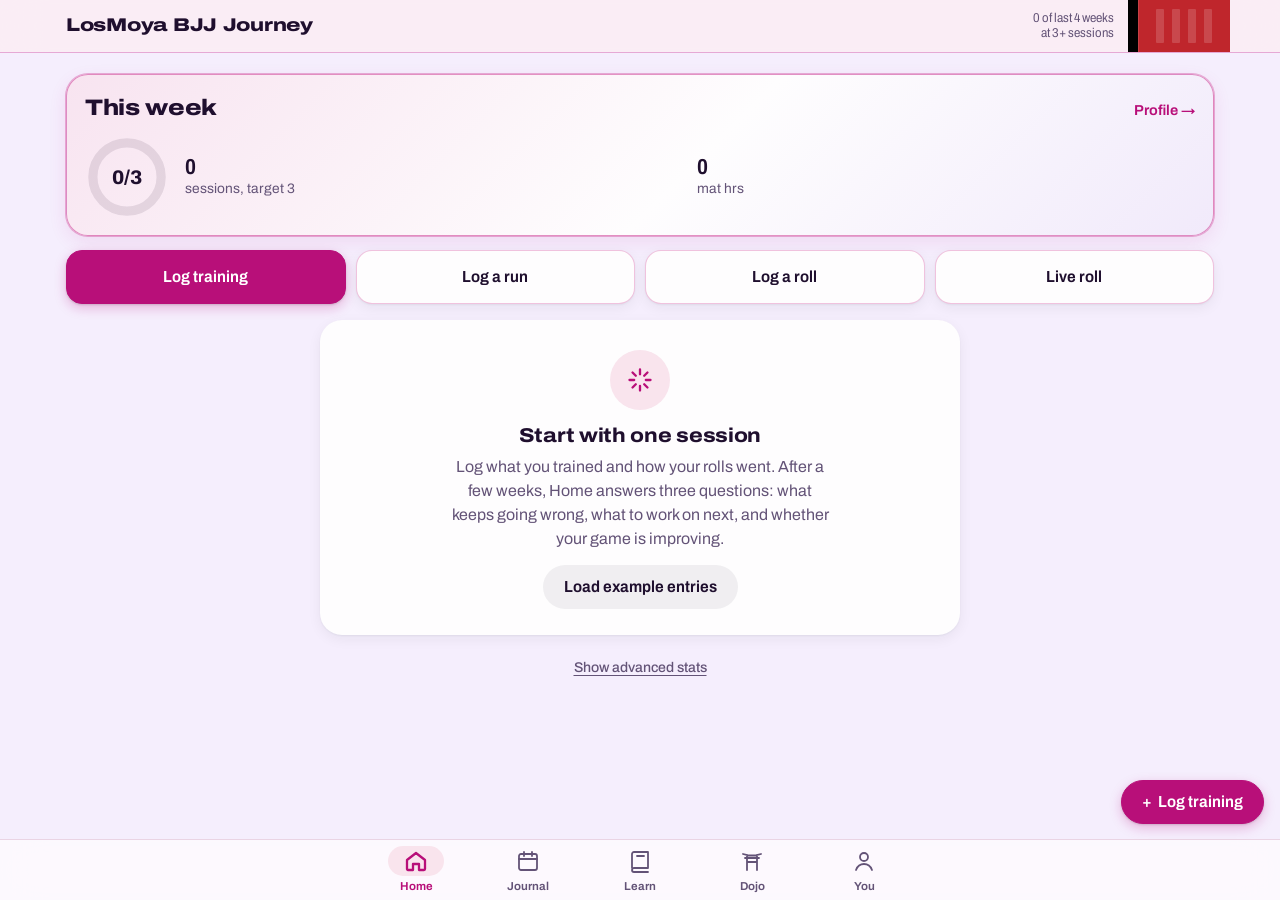
==== commit f360c321: "Themes: header follows the theme; Violent Violet replaces Mat Blue as default - The top bar uses the" ====
--- a/index.html
+++ b/index.html
@@ -5,8 +5,8 @@
 <meta name="viewport" content="width=device-width, initial-scale=1, viewport-fit=cover">
 <title>LosMoya BJJ Journey</title>
 <meta name="description" content="A private jiu-jitsu training journal that works offline.">
-<meta name="theme-color" content="#000000">
-<script>try{const l=JSON.parse(localStorage.getItem('bjj-look'))||{},r=document.documentElement;if(l.theme)r.dataset.theme=l.theme;if(l.palette&&l.palette!=='mat')r.dataset.palette=l.palette}catch{}</script>
+<meta name="theme-color" content="#2D1335">
+<script>try{const l=JSON.parse(localStorage.getItem('bjj-look'))||{},r=document.documentElement;if(l.theme)r.dataset.theme=l.theme;if(l.palette&&!/^(mat|violent)$/.test(l.palette))r.dataset.palette=l.palette}catch{}</script>
 <meta name="apple-mobile-web-app-capable" content="yes">
 <meta name="mobile-web-app-capable" content="yes">
 <meta name="apple-mobile-web-app-status-bar-style" content="black-translucent">
--- a/css/app.css
+++ b/css/app.css
@@ -53,12 +53,13 @@
 
 /* Header: the belt */
 .top{position:sticky;top:0;z-index:20}
-.belt{background:var(--belt);color:var(--belt-ink);padding-top:env(safe-area-inset-top,0px)}
+/* The header follows the theme; your belt shows on the rank bar at its right end. */
+.belt{background:var(--chrome,var(--surface));color:var(--ink);padding-top:env(safe-area-inset-top,0px)}
 .belt-inner{max-width:1180px;margin:0 auto;display:flex;align-items:stretch;min-height:58px;padding-left:max(16px,env(safe-area-inset-left,0px));padding-right:env(safe-area-inset-right,0px)}
 .brand{display:flex;align-items:center;font-stretch:125%;font-weight:820;font-size:1.3rem;letter-spacing:-.015em;margin:0}
 .rank{margin-left:auto;display:flex;align-items:center;gap:14px}
-.rank-label{font-size:.8rem;color:var(--belt-muted,#B9BDC0);font-stretch:87.5%;text-align:right;line-height:1.2}
-.rankbar{background:var(--bar);align-self:stretch;display:flex;align-items:center;gap:8px;padding:0 18px;border:0;cursor:pointer}
+.rank-label{font-size:.8rem;color:var(--muted);font-stretch:87.5%;text-align:right;line-height:1.2}
+.rankbar{background:var(--bar);box-shadow:inset 10px 0 0 var(--belt),inset 11px 0 0 rgba(255,255,255,.12);align-self:stretch;display:flex;align-items:center;gap:8px;padding:0 18px 0 28px;border:0;cursor:pointer}
 .stripe{width:8px;height:34px;background:rgba(255,255,255,.16);border-radius:1px;transition:background .25s ease}
 .stripe.on{background:var(--tape)}
 @media (prefers-reduced-motion:no-preference){
@@ -750,7 +751,7 @@
 
 /* Glass header and bottom bar */
 @supports ((-webkit-backdrop-filter:blur(1px)) or (backdrop-filter:blur(1px))){
-  .belt{background:color-mix(in srgb,var(--belt) 84%,transparent);-webkit-backdrop-filter:saturate(180%) blur(20px);backdrop-filter:saturate(180%) blur(20px)}
+  .belt{background:color-mix(in srgb,var(--chrome,var(--surface)) 84%,transparent);-webkit-backdrop-filter:saturate(180%) blur(20px);backdrop-filter:saturate(180%) blur(20px)}
   .subnav,.bottombar{background:var(--glass);-webkit-backdrop-filter:saturate(180%) blur(20px);backdrop-filter:saturate(180%) blur(20px)}
 }
 .subnav{border-bottom:1px solid var(--edge)}
@@ -1482,26 +1483,30 @@
 
 /* ---------- Palettes: each theme is tonal shades of one hue, with light and dark values ----------
    Set on <html data-palette>, and on each swatch in Settings so it previews its own colors.
-   light-dark() follows the light/dark choice, so a palette works in both modes. Mat Blue is the :root default above. */
-[data-palette="mat"]{--paper:light-dark(#EEF2F6,#060A10); --surface:light-dark(#FFFFFF,#0D141D); --surface-2:light-dark(#F3F6F9,#141D29); --ink:light-dark(#0F1923,#E8EEF4); --muted:light-dark(#4F5D6B,#97A5B5); --line:light-dark(#D3DCE4,#1E2A38); --mat:light-dark(#0E7490,#22D3EE); --neon:light-dark(#0891B2,#22D3EE); --neon-2:light-dark(#C026D3,#E879F9); --glow-strength:1}
+   light-dark() follows the light/dark choice, so a palette works in both modes.
+   Violent Violet is the default (no data-palette); the cyan values on :root above are only a fallback.
+   --chrome is the header color, also used for the iOS status bar. */
+/* Violent Violet */
+:root:not([data-palette]),[data-palette="violent"]{--paper:light-dark(#F5EEFD,#0E0518); --surface:light-dark(#FEFDFE,#1A0B28); --surface-2:light-dark(#F8F3FE,#231433); --ink:light-dark(#1F0F2E,#F2E8FF); --muted:light-dark(#635377,#AC9AC2); --line:light-dark(#E0D5F0,#302141); --line-strong:light-dark(#BDADD2,#493A5C); --mat:light-dark(#B80F79,#FD61BB); --mat-ink:light-dark(#FFFFFF,#100A18); --mat-soft:light-dark(#F9E4ED,#2D112F); --neon:light-dark(#C92A89,#FD61BB); --neon-2:light-dark(#6D28D9,#C4B5FD); --heat0:light-dark(#EAE6EE,#231433); --heat1:light-dark(#E5BDD3,#4D254F); --heat2:light-dark(#DB93B8,#7D366D); --heat3:light-dark(#BE2F82,#CD519E); --heat4:light-dark(#B80F79,#FD61BB); --g-off:light-dark(#B80F79,#FD61BB); --g-ctl:light-dark(#B45309,#FBBF24); --g-def:light-dark(#0E7490,#22D3EE); --l-mat:light-dark(#B80F79,#FD61BB); --l-run:light-dark(#6D28D9,#C4B5FD); --l-other:light-dark(#D97706,#FBBF24); --chrome:light-dark(#FBEEF4,#2D1335);
+  --st-sky:#150C1E; --st-sky-2:#251635; --st-0:#4C3E5D; --st-dim:#3D2F4D; --st-halo:#2D1E3D; --st-halo-line:#3C2D4E; --st-ink:#EEE8F7; --st-muted:#AD9EC0; --st-glow:#FD61BB; --glow-strength:0.75}
 /* Purple Belt */
-:root[data-palette="violet"],[data-palette="violet"]{--paper:light-dark(#F2F0FC,#0B0717); --surface:light-dark(#FDFDFF,#150E26); --surface-2:light-dark(#F6F4FF,#1F1634); --ink:light-dark(#1A132B,#EEEAFD); --muted:light-dark(#5D5676,#A69CC5); --line:light-dark(#DCD7ED,#2B2243); --line-strong:light-dark(#B7B0CE,#443B5F); --mat:light-dark(#6D28D9,#B79CFF); --mat-ink:light-dark(#FFFFFF,#0E0A19); --mat-soft:light-dark(#E9E6FD,#221A36); --neon:light-dark(#7E4CE3,#B79CFF); --neon-2:light-dark(#A21CAF,#F0ABFC); --heat0:light-dark(#E8E6EF,#1F1634); --heat1:light-dark(#C9C1EE,#3C305C); --heat2:light-dark(#AB9AEA,#5E4E89); --heat3:light-dark(#753FDC,#8C76C5); --heat4:light-dark(#6D28D9,#B79CFF); --g-off:light-dark(#6D28D9,#B79CFF); --g-ctl:light-dark(#B45309,#FBBF24); --g-def:light-dark(#0E7490,#22D3EE); --l-mat:light-dark(#6D28D9,#B79CFF); --l-run:light-dark(#A21CAF,#F0ABFC); --l-other:light-dark(#D97706,#FBBF24);
-  --st-sky:#120D20; --st-sky-2:#211837; --st-0:#473F5F; --st-dim:#383050; --st-halo:#29203F; --st-halo-line:#382F51; --st-ink:#ECE8F9; --st-muted:#A8A0C3; --st-glow:#B79CFF; --glow-strength:0.75}
+:root[data-palette="violet"],[data-palette="violet"]{--paper:light-dark(#F1F0FD,#090717); --surface:light-dark(#FDFDFF,#130F27); --surface-2:light-dark(#F5F5FE,#1C1735); --ink:light-dark(#17142C,#ECEBFE); --muted:light-dark(#5A5777,#A19EC7); --line:light-dark(#D9D8EE,#282345); --line-strong:light-dark(#B3B2CF,#403D60); --mat:light-dark(#6D28D9,#B79CFF); --mat-ink:light-dark(#FFFFFF,#0D0B19); --mat-soft:light-dark(#E9E6FD,#201A36); --neon:light-dark(#7E4CE3,#B79CFF); --neon-2:light-dark(#0369A1,#7DD3FC); --heat0:light-dark(#E7E7F0,#1C1735); --heat1:light-dark(#C8C2EF,#3A315D); --heat2:light-dark(#AA9BEB,#5C4E89); --heat3:light-dark(#753FDC,#957FD3); --heat4:light-dark(#6D28D9,#B79CFF); --g-off:light-dark(#6D28D9,#B79CFF); --g-ctl:light-dark(#B45309,#FBBF24); --g-def:light-dark(#0E7490,#22D3EE); --l-mat:light-dark(#6D28D9,#B79CFF); --l-run:light-dark(#0369A1,#7DD3FC); --l-other:light-dark(#D97706,#FBBF24); --chrome:light-dark(#F1F0FE,#211B39);
+  --st-sky:#100E21; --st-sky-2:#1E1939; --st-0:#444161; --st-dim:#353151; --st-halo:#252141; --st-halo-line:#343052; --st-ink:#EAE9F9; --st-muted:#A4A1C5; --st-glow:#B79CFF; --glow-strength:0.75}
 /* Jade Dojo */
-:root[data-palette="jade"],[data-palette="jade"]{--paper:light-dark(#E8F5EF,#000D07); --surface:light-dark(#FAFFFC,#01190F); --surface-2:light-dark(#EDF9F3,#012317); --ink:light-dark(#001E13,#DEF3E9); --muted:light-dark(#3E6554,#80B09A); --line:light-dark(#CAE1D6,#013222); --line-strong:light-dark(#9DBEAF,#1E4C3A); --mat:light-dark(#047857,#3DDBA4); --mat-ink:light-dark(#FFFFFF,#01110A); --mat-soft:light-dark(#E0EEE7,#02281B); --neon:light-dark(#159069,#3DDBA4); --neon-2:light-dark(#0369A1,#7DD3FC); --heat0:light-dark(#E1EBE6,#012317); --heat1:light-dark(#B7D1C5,#084632); --heat2:light-dark(#8BB6A3,#176F51); --heat3:light-dark(#288162,#2AA67C); --heat4:light-dark(#047857,#3DDBA4); --g-off:light-dark(#047857,#3DDBA4); --g-ctl:light-dark(#B45309,#FBBF24); --g-def:light-dark(#9333EA,#C084FC); --l-mat:light-dark(#047857,#3DDBA4); --l-run:light-dark(#0369A1,#7DD3FC); --l-other:light-dark(#D97706,#FBBF24); --worked:light-dark(#44700C,#BEF264); --worked-soft:light-dark(#ECF7D6,#26330F);
+:root[data-palette="jade"],[data-palette="jade"]{--paper:light-dark(#E8F5EF,#000D07); --surface:light-dark(#FAFFFC,#01190F); --surface-2:light-dark(#EDF9F3,#012317); --ink:light-dark(#001E13,#DEF3E9); --muted:light-dark(#3E6554,#80B09A); --line:light-dark(#CAE1D6,#013222); --line-strong:light-dark(#9DBEAF,#1E4C3A); --mat:light-dark(#047857,#3DDBA4); --mat-ink:light-dark(#FFFFFF,#01110A); --mat-soft:light-dark(#E0EEE7,#02281B); --neon:light-dark(#159069,#3DDBA4); --neon-2:light-dark(#0369A1,#7DD3FC); --heat0:light-dark(#E1EBE6,#012317); --heat1:light-dark(#B7D1C5,#084632); --heat2:light-dark(#8BB6A3,#176F51); --heat3:light-dark(#288162,#2FB285); --heat4:light-dark(#047857,#3DDBA4); --g-off:light-dark(#047857,#3DDBA4); --g-ctl:light-dark(#B45309,#FBBF24); --g-def:light-dark(#9333EA,#C084FC); --l-mat:light-dark(#047857,#3DDBA4); --l-run:light-dark(#0369A1,#7DD3FC); --l-other:light-dark(#D97706,#FBBF24); --worked:light-dark(#44700C,#BEF264); --worked-soft:light-dark(#ECF7D6,#26330F); --chrome:light-dark(#EBF5F0,#03291B);
   --st-sky:#00160D; --st-sky-2:#012619; --st-0:#274E3E; --st-dim:#153F2F; --st-halo:#012F1F; --st-halo-line:#0F3F2D; --st-ink:#DEF0E7; --st-muted:#89B19E; --st-glow:#3DDBA4; --glow-strength:0.7}
 /* Ember */
-:root[data-palette="ember"],[data-palette="ember"]{--paper:light-dark(#FCEEE9,#150502); --surface:light-dark(#FFFDFC,#240B03); --surface-2:light-dark(#FFF3EF,#321106); --ink:light-dark(#291007,#FEE8E1); --muted:light-dark(#755245,#C59788); --line:light-dark(#EDD5CC,#411D11); --line-strong:light-dark(#CEADA1,#5D3629); --mat:light-dark(#A8390B,#FF9A5C); --mat-ink:light-dark(#FFFFFF,#180804); --mat-soft:light-dark(#F7E6E0,#34180A); --neon:light-dark(#BE5223,#FF9A5C); --neon-2:light-dark(#A16207,#FDE68A); --heat0:light-dark(#EFE5E2,#321106); --heat1:light-dark(#E3C0B5,#5A2B16); --heat2:light-dark(#D49986,#874A29); --heat3:light-dark(#AF4925,#C57343); --heat4:light-dark(#A8390B,#FF9A5C); --g-off:light-dark(#A8390B,#FF9A5C); --g-ctl:light-dark(#0369A1,#38BDF8); --g-def:light-dark(#9333EA,#C084FC); --l-mat:light-dark(#A8390B,#FF9A5C); --l-run:light-dark(#A16207,#FDE68A); --l-other:light-dark(#0284C7,#38BDF8); --broke:light-dark(#C0154A,#FF6F91); --broke-soft:light-dark(#FBE0E7,#3A1424);
+:root[data-palette="ember"],[data-palette="ember"]{--paper:light-dark(#FCEEE9,#150502); --surface:light-dark(#FFFDFC,#240B03); --surface-2:light-dark(#FFF3EF,#321106); --ink:light-dark(#291007,#FEE8E1); --muted:light-dark(#755245,#C59788); --line:light-dark(#EDD5CC,#411D11); --line-strong:light-dark(#CEADA1,#5D3629); --mat:light-dark(#A8390B,#FF9A5C); --mat-ink:light-dark(#FFFFFF,#180804); --mat-soft:light-dark(#F7E6E0,#34180A); --neon:light-dark(#BE5223,#FF9A5C); --neon-2:light-dark(#A16207,#FDE68A); --heat0:light-dark(#EFE5E2,#321106); --heat1:light-dark(#E3C0B5,#5A2B16); --heat2:light-dark(#D49986,#874A29); --heat3:light-dark(#AF4925,#D27C49); --heat4:light-dark(#A8390B,#FF9A5C); --g-off:light-dark(#A8390B,#FF9A5C); --g-ctl:light-dark(#0369A1,#38BDF8); --g-def:light-dark(#9333EA,#C084FC); --l-mat:light-dark(#A8390B,#FF9A5C); --l-run:light-dark(#A16207,#FDE68A); --l-other:light-dark(#0284C7,#38BDF8); --broke:light-dark(#C0154A,#FF6F91); --broke-soft:light-dark(#FBE0E7,#3A1424); --chrome:light-dark(#FAEFEB,#361708);
   --st-sky:#1F0B05; --st-sky-2:#351307; --st-0:#5E3B2F; --st-dim:#4E2C20; --st-halo:#3E1B0F; --st-halo-line:#4F2A1D; --st-ink:#F9E7E0; --st-muted:#C39C8E; --st-glow:#FF9A5C; --glow-strength:0.7}
 /* Gold Medal */
-:root[data-palette="gold"],[data-palette="gold"]{--paper:light-dark(#F6F1E5,#0F0900); --surface:light-dark(#FEFDFA,#1B1200); --surface-2:light-dark(#FAF5EB,#251B01); --ink:light-dark(#201701,#F4EDDA); --muted:light-dark(#675A39,#B3A279); --line:light-dark(#E3DAC5,#342701); --line-strong:light-dark(#C0B497,#4F4018); --mat:light-dark(#8A5A00,#F5C542); --mat-ink:light-dark(#FFFFFF,#130C01); --mat-soft:light-dark(#F0E9DE,#2D2103); --neon:light-dark(#A47313,#F5C542); --neon-2:light-dark(#1D4ED8,#93C5FD); --heat0:light-dark(#EBE8DF,#251B01); --heat1:light-dark(#D6C8B2,#4D3C09); --heat2:light-dark(#C0A784,#7B6119); --heat3:light-dark(#926521,#B9942E); --heat4:light-dark(#8A5A00,#F5C542); --g-off:light-dark(#8A5A00,#F5C542); --g-ctl:light-dark(#1D4ED8,#60A5FA); --g-def:light-dark(#A21CAF,#E879F9); --l-mat:light-dark(#8A5A00,#F5C542); --l-run:light-dark(#1D4ED8,#93C5FD); --l-other:light-dark(#2563EB,#60A5FA); --partial:light-dark(#C2410C,#FB923C); --partial-soft:light-dark(#FBE6D6,#3A2312);
+:root[data-palette="gold"],[data-palette="gold"]{--paper:light-dark(#F6F1E5,#0F0900); --surface:light-dark(#FEFDFA,#1B1200); --surface-2:light-dark(#FAF5EB,#251B01); --ink:light-dark(#201701,#F4EDDA); --muted:light-dark(#675A39,#B3A279); --line:light-dark(#E3DAC5,#342701); --line-strong:light-dark(#C0B497,#4F4018); --mat:light-dark(#8A5A00,#F5C542); --mat-ink:light-dark(#FFFFFF,#130C01); --mat-soft:light-dark(#F0E9DE,#2D2103); --neon:light-dark(#A47313,#F5C542); --neon-2:light-dark(#1D4ED8,#93C5FD); --heat0:light-dark(#EBE8DF,#251B01); --heat1:light-dark(#D6C8B2,#4D3C09); --heat2:light-dark(#C0A784,#7B6119); --heat3:light-dark(#926521,#C79F32); --heat4:light-dark(#8A5A00,#F5C542); --g-off:light-dark(#8A5A00,#F5C542); --g-ctl:light-dark(#1D4ED8,#60A5FA); --g-def:light-dark(#A21CAF,#E879F9); --l-mat:light-dark(#8A5A00,#F5C542); --l-run:light-dark(#1D4ED8,#93C5FD); --l-other:light-dark(#2563EB,#60A5FA); --partial:light-dark(#C2410C,#FB923C); --partial-soft:light-dark(#FBE6D6,#3A2312); --chrome:light-dark(#F6F1EA,#2D2102);
   --st-sky:#181000; --st-sky-2:#281D01; --st-0:#514421; --st-dim:#423410; --st-halo:#312401; --st-halo-line:#42330A; --st-ink:#F1EBDB; --st-muted:#B3A582; --st-glow:#F5C542; --glow-strength:0.7}
 /* Ocean Deep */
-:root[data-palette="ocean"],[data-palette="ocean"]{--paper:light-dark(#EBF2FD,#030A18); --surface:light-dark(#FDFDFF,#061328); --surface-2:light-dark(#F1F6FE,#0A1C37); --ink:light-dark(#0A182D,#E3EEFF); --muted:light-dark(#495C79,#8DA5C9); --line:light-dark(#CFDCEF,#152946); --line-strong:light-dark(#A5B7D0,#2E4362); --mat:light-dark(#1D4ED8,#6FA8FF); --mat-ink:light-dark(#FFFFFF,#060D1A); --mat-soft:light-dark(#E0E9FD,#0F1F37); --neon:light-dark(#2F66E2,#6FA8FF); --neon-2:light-dark(#0E7490,#67E8F9); --heat0:light-dark(#E3E8F0,#0A1C37); --heat1:light-dark(#B5C9EE,#1E375E); --heat2:light-dark(#87A7EA,#34568B); --heat3:light-dark(#2C5DDB,#5280C6); --heat4:light-dark(#1D4ED8,#6FA8FF); --g-off:light-dark(#1D4ED8,#6FA8FF); --g-ctl:light-dark(#B45309,#FBBF24); --g-def:light-dark(#BE185D,#F472B6); --l-mat:light-dark(#1D4ED8,#6FA8FF); --l-run:light-dark(#0E7490,#67E8F9); --l-other:light-dark(#D97706,#FBBF24);
+:root[data-palette="ocean"],[data-palette="ocean"]{--paper:light-dark(#EBF2FD,#030A18); --surface:light-dark(#FDFDFF,#061328); --surface-2:light-dark(#F1F6FE,#0A1C37); --ink:light-dark(#0A182D,#E3EEFF); --muted:light-dark(#495C79,#8DA5C9); --line:light-dark(#CFDCEF,#152946); --line-strong:light-dark(#A5B7D0,#2E4362); --mat:light-dark(#1D4ED8,#6FA8FF); --mat-ink:light-dark(#FFFFFF,#060D1A); --mat-soft:light-dark(#E0E9FD,#0F1F37); --neon:light-dark(#2F66E2,#6FA8FF); --neon-2:light-dark(#0E7490,#67E8F9); --heat0:light-dark(#E3E8F0,#0A1C37); --heat1:light-dark(#B5C9EE,#1E375E); --heat2:light-dark(#87A7EA,#34568B); --heat3:light-dark(#2C5DDB,#5989D3); --heat4:light-dark(#1D4ED8,#6FA8FF); --g-off:light-dark(#1D4ED8,#6FA8FF); --g-ctl:light-dark(#B45309,#FBBF24); --g-def:light-dark(#BE185D,#F472B6); --l-mat:light-dark(#1D4ED8,#6FA8FF); --l-run:light-dark(#0E7490,#67E8F9); --l-other:light-dark(#D97706,#FBBF24); --chrome:light-dark(#ECF1FE,#0E1F3A);
   --st-sky:#071121; --st-sky-2:#0B1E3A; --st-0:#334662; --st-dim:#243753; --st-halo:#142642; --st-halo-line:#213654; --st-ink:#E2ECFA; --st-muted:#93A7C6; --st-glow:#6FA8FF; --glow-strength:0.75}
 /* Midnight Rose */
-:root[data-palette="rose"],[data-palette="rose"]{--paper:light-dark(#FBEDF4,#13040D); --surface:light-dark(#FEFDFE,#210A18); --surface-2:light-dark(#FDF2F8,#2E1022); --ink:light-dark(#260F1D,#FBE7F1); --muted:light-dark(#715062,#BF95AC); --line:light-dark(#EAD3DF,#3D1C30); --line-strong:light-dark(#CAABBB,#593549); --mat:light-dark(#B0177A,#F58BCB); --mat-ink:light-dark(#FFFFFF,#160810); --mat-soft:light-dark(#F8E4ED,#311426); --neon:light-dark(#C23C8E,#F58BCB); --neon-2:light-dark(#6D28D9,#C4B5FD); --heat0:light-dark(#EEE5EA,#2E1022); --heat1:light-dark(#E5BCD1,#552843); --heat2:light-dark(#D992B6,#814368); --heat3:light-dark(#B73283,#BC689B); --heat4:light-dark(#B0177A,#F58BCB); --g-off:light-dark(#B0177A,#F58BCB); --g-ctl:light-dark(#B45309,#FBBF24); --g-def:light-dark(#0E7490,#22D3EE); --l-mat:light-dark(#B0177A,#F58BCB); --l-run:light-dark(#6D28D9,#C4B5FD); --l-other:light-dark(#D97706,#FBBF24); --broke:light-dark(#C2310C,#FF7A50); --broke-soft:light-dark(#FBE2D9,#3A1A10);
-  --st-sky:#1C0A15; --st-sky-2:#311125; --st-0:#5A394C; --st-dim:#4B2A3D; --st-halo:#3A1A2D; --st-halo-line:#4B283C; --st-ink:#F7E6EE; --st-muted:#BE9AAD; --st-glow:#F58BCB; --glow-strength:0.75}
+:root[data-palette="rose"],[data-palette="rose"]{--paper:light-dark(#FCEDF0,#150408); --surface:light-dark(#FFFDFD,#240911); --surface-2:light-dark(#FFF2F4,#310F19); --ink:light-dark(#290E15,#FEE7EB); --muted:light-dark(#754F57,#C5949E); --line:light-dark(#EDD3D8,#411B25); --line-strong:light-dark(#CEABB1,#5D343E); --mat:light-dark(#B42F52,#FD93A7); --mat-ink:light-dark(#FFFFFF,#18080B); --mat-soft:light-dark(#F9E5E7,#34151D); --neon:light-dark(#C74A66,#FD93A7); --neon-2:light-dark(#6D28D9,#C4B5FD); --heat0:light-dark(#EFE5E7,#310F19); --heat1:light-dark(#E7BFC4,#592834); --heat2:light-dark(#DB97A1,#864654); --heat3:light-dark(#BB415D,#D07688); --heat4:light-dark(#B42F52,#FD93A7); --g-off:light-dark(#B42F52,#FD93A7); --g-ctl:light-dark(#B45309,#FBBF24); --g-def:light-dark(#0E7490,#22D3EE); --l-mat:light-dark(#B42F52,#FD93A7); --l-run:light-dark(#6D28D9,#C4B5FD); --l-other:light-dark(#D97706,#FBBF24); --broke:light-dark(#B93A0A,#FF7A50); --broke-soft:light-dark(#FBE2D9,#3A1A10); --chrome:light-dark(#FCEFF0,#36141D);
+  --st-sky:#1E090F; --st-sky-2:#35101B; --st-0:#5E3941; --st-dim:#4E2A32; --st-halo:#3D1923; --st-halo-line:#4F2731; --st-ink:#F9E5E9; --st-muted:#C399A2; --st-glow:#FD93A7; --glow-strength:0.75}
 /* Theme picker: each swatch is a tiny screen in its own palette */
 .theme-setting{flex-direction:column;align-items:stretch}
 .theme-sws{display:grid;grid-template-columns:repeat(4,minmax(0,1fr));gap:8px}
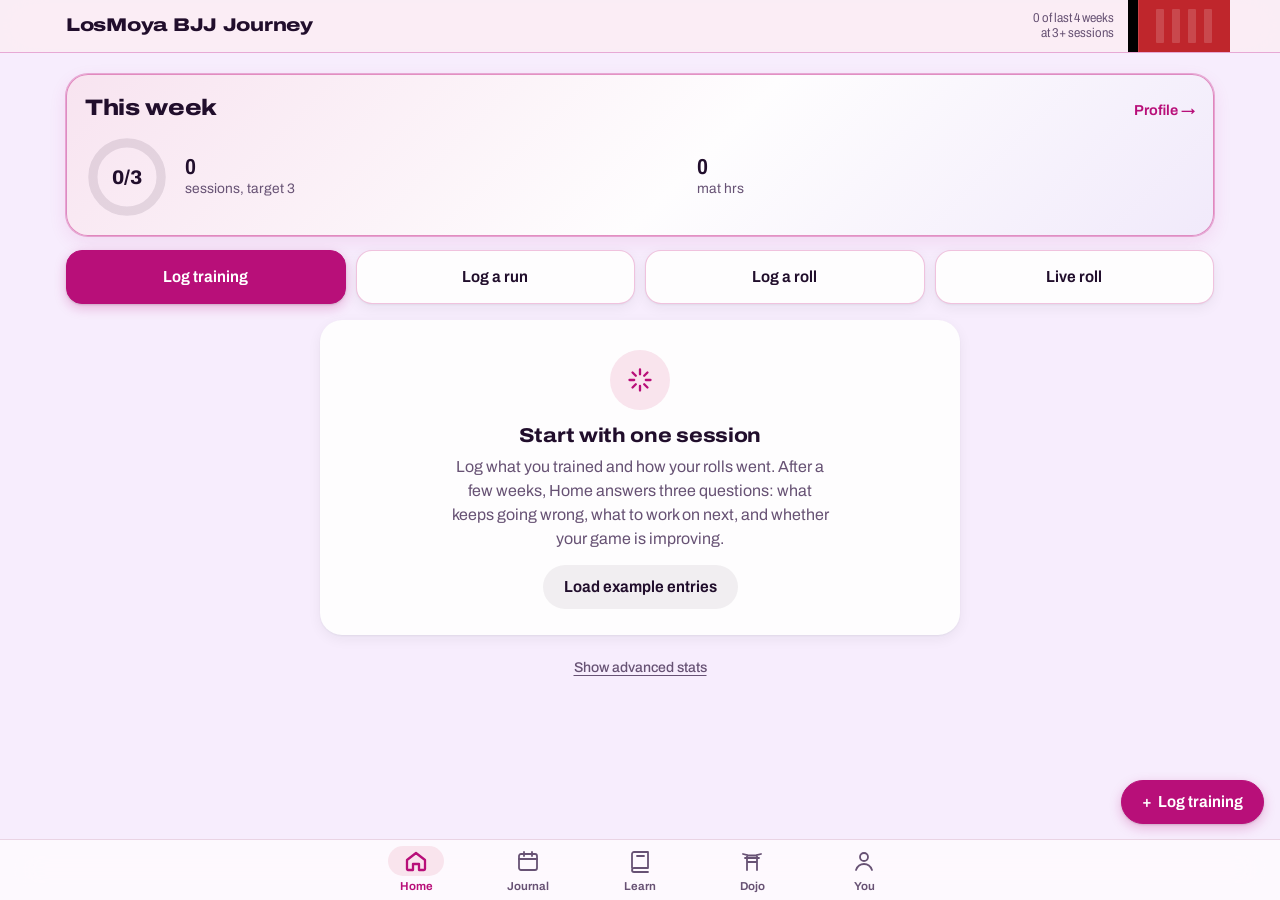
==== commit cae25e2f: "Themes: 6 colors, each in a Neon and a Matte finish - Pink (the old Violent Violet, still the defaul" ====
--- a/index.html
+++ b/index.html
@@ -6,7 +6,7 @@
 <title>LosMoya BJJ Journey</title>
 <meta name="description" content="A private jiu-jitsu training journal that works offline.">
 <meta name="theme-color" content="#2D1335">
-<script>try{const l=JSON.parse(localStorage.getItem('bjj-look'))||{},r=document.documentElement;if(l.theme)r.dataset.theme=l.theme;if(l.palette&&!/^(mat|violent)$/.test(l.palette))r.dataset.palette=l.palette}catch{}</script>
+<script>try{const l=JSON.parse(localStorage.getItem('bjj-look'))||{},r=document.documentElement;if(l.theme)r.dataset.theme=l.theme;if(/^(purple|green|blue|black|white)$/.test(l.palette))r.dataset.palette=l.palette;if(l.finish==='matte')r.dataset.finish='matte'}catch{}</script>
 <meta name="apple-mobile-web-app-capable" content="yes">
 <meta name="mobile-web-app-capable" content="yes">
 <meta name="apple-mobile-web-app-status-bar-style" content="black-translucent">
--- a/css/app.css
+++ b/css/app.css
@@ -1155,7 +1155,7 @@
 .radar{display:block;width:100%;max-width:360px;height:auto;margin:0 auto;overflow:visible}
 .radar .ring{fill:none;stroke:var(--line)}
 .radar .spoke{stroke:var(--line)}
-.radar .now{fill:color-mix(in srgb,var(--neon) 30%,transparent);stroke:var(--neon);stroke-width:2;stroke-linejoin:round;filter:drop-shadow(0 0 6px color-mix(in srgb,var(--neon) 60%,transparent))}
+.radar .now{fill:color-mix(in srgb,var(--neon) 30%,transparent);stroke:var(--neon);stroke-width:2;stroke-linejoin:round;filter:drop-shadow(0 0 6px color-mix(in srgb,var(--neon) calc(60% * var(--glow-strength)),transparent))}
 .radar .then{fill:none;stroke:var(--muted);stroke-width:1.5;stroke-dasharray:4 3}
 .radar .caught{fill:color-mix(in srgb,var(--broke) 14%,transparent);stroke:color-mix(in srgb,var(--broke) 45%,transparent);stroke-width:1}
 .radar text{font-size:12px;font-weight:700;fill:var(--ink)}
@@ -1335,7 +1335,7 @@
 
 /* Dojo: one character, levels from mat time and moves learned */
 .dojo-hero{display:flex;align-items:center;gap:16px;margin-bottom:14px}
-.dojo-av{width:132px;flex:none;filter:drop-shadow(0 6px 18px color-mix(in srgb,var(--neon) 22%,transparent))}
+.dojo-av{width:132px;flex:none;filter:drop-shadow(0 6px 18px color-mix(in srgb,var(--neon) calc(22% * var(--glow-strength)),transparent))}
 .dojo-av .aura{animation:dojo-pulse 3.2s ease-in-out infinite;transform-origin:60px 74px}
 .dojo-av .spark{animation:dojo-twinkle 2.1s ease-in-out infinite}
 @keyframes dojo-pulse{50%{opacity:.6;transform:scale(.94)}}
@@ -1367,10 +1367,10 @@
 .st-level{display:grid;grid-template-columns:auto 1fr;gap:6px 16px;align-items:center;padding:14px 16px;margin-bottom:14px;border-radius:var(--r-lg);background:var(--surface);border:1px solid var(--edge);box-shadow:var(--shadow-1)}
 .st-level .explain{grid-column:1/-1}
 .st-lv{display:flex;flex-direction:column;align-items:flex-start;line-height:1}
-.st-lv b{font-size:2.6rem;font-weight:850;font-stretch:80%;font-variant-numeric:tabular-nums;color:var(--ink);text-shadow:0 0 18px color-mix(in srgb,var(--neon) 45%,transparent)}
+.st-lv b{font-size:2.6rem;font-weight:850;font-stretch:80%;font-variant-numeric:tabular-nums;color:var(--ink);text-shadow:0 0 18px color-mix(in srgb,var(--neon) calc(45% * var(--glow-strength)),transparent)}
 .st-band{min-width:0;display:flex;flex-direction:column;gap:6px}
 .st-bar{position:relative;height:12px;border-radius:999px;background:var(--surface-2);border:1px solid var(--line);overflow:hidden}
-.st-bar span{display:block;height:100%;border-radius:999px;background:linear-gradient(90deg,var(--neon),var(--neon-2));box-shadow:0 0 10px color-mix(in srgb,var(--neon) 60%,transparent)}
+.st-bar span{display:block;height:100%;border-radius:999px;background:linear-gradient(90deg,var(--neon),var(--neon-2));box-shadow:0 0 10px color-mix(in srgb,var(--neon) calc(60% * var(--glow-strength)),transparent)}
 .st-bar i{position:absolute;top:0;bottom:0;width:2px;background:var(--surface)}
 .st-ready{font-weight:700;color:var(--partial)}
 .st-level.black{grid-template-columns:1fr;border-color:var(--st-gold);background:linear-gradient(135deg,color-mix(in srgb,var(--st-gold) 16%,var(--surface)),var(--surface) 60%,color-mix(in srgb,var(--bar) 14%,var(--surface)))}
@@ -1394,7 +1394,7 @@
 .st-pct{fill:var(--st-muted);font:600 calc(22px / var(--k,1)) var(--font);text-anchor:middle;paint-order:stroke;stroke:var(--st-sky);stroke-width:calc(5px / var(--k,1));pointer-events:none}
 .st-legend{margin:10px 2px 4px;gap:8px 12px}
 .st-key,.st-dot{display:inline-block;width:11px;height:11px;border-radius:50%;background:var(--c);margin-right:5px;vertical-align:-1px;box-shadow:0 0 0 1px var(--line-strong)}
-.st-key.t1,.st-dot.t1{box-shadow:0 0 0 1px var(--line-strong),0 0 8px color-mix(in srgb,var(--neon) 70%,transparent)}
+.st-key.t1,.st-dot.t1{box-shadow:0 0 0 1px var(--line-strong),0 0 8px color-mix(in srgb,var(--neon) calc(70% * var(--glow-strength)),transparent)}
 .st-key.t5,.st-dot.t5{box-shadow:0 0 0 2px var(--st-red)}
 .st-key.t0,.st-dot.t0{background:var(--surface-2)}
 .st-dot.big{width:22px;height:22px;flex:none}
@@ -1481,36 +1481,53 @@
 .vid-filters{display:flex;flex-direction:column;gap:6px;margin-bottom:14px}
 .vid-filters .pos-filter{margin-bottom:0}
 
-/* ---------- Palettes: each theme is tonal shades of one hue, with light and dark values ----------
-   Set on <html data-palette>, and on each swatch in Settings so it previews its own colors.
-   light-dark() follows the light/dark choice, so a palette works in both modes.
-   Violent Violet is the default (no data-palette); the cyan values on :root above are only a fallback.
+/* ---------- Palettes: 6 colors, each in a neon and a matte finish ----------
+   Set on <html data-palette data-finish>, and on each swatch in Settings so it previews its own colors.
+   light-dark() follows the light/dark choice; Black is always dark and White always light.
+   Neon: deep darks, saturated accent, soft glow. Matte: lifted charcoal and off-white, muted accent, no glow.
+   Pink neon is the default (no data-palette); the cyan values on :root above are only a fallback.
    --chrome is the header color, also used for the iOS status bar. */
-/* Violent Violet */
-:root:not([data-palette]),[data-palette="violent"]{--paper:light-dark(#F5EEFD,#0E0518); --surface:light-dark(#FEFDFE,#1A0B28); --surface-2:light-dark(#F8F3FE,#231433); --ink:light-dark(#1F0F2E,#F2E8FF); --muted:light-dark(#635377,#AC9AC2); --line:light-dark(#E0D5F0,#302141); --line-strong:light-dark(#BDADD2,#493A5C); --mat:light-dark(#B80F79,#FD61BB); --mat-ink:light-dark(#FFFFFF,#100A18); --mat-soft:light-dark(#F9E4ED,#2D112F); --neon:light-dark(#C92A89,#FD61BB); --neon-2:light-dark(#6D28D9,#C4B5FD); --heat0:light-dark(#EAE6EE,#231433); --heat1:light-dark(#E5BDD3,#4D254F); --heat2:light-dark(#DB93B8,#7D366D); --heat3:light-dark(#BE2F82,#CD519E); --heat4:light-dark(#B80F79,#FD61BB); --g-off:light-dark(#B80F79,#FD61BB); --g-ctl:light-dark(#B45309,#FBBF24); --g-def:light-dark(#0E7490,#22D3EE); --l-mat:light-dark(#B80F79,#FD61BB); --l-run:light-dark(#6D28D9,#C4B5FD); --l-other:light-dark(#D97706,#FBBF24); --chrome:light-dark(#FBEEF4,#2D1335);
-  --st-sky:#150C1E; --st-sky-2:#251635; --st-0:#4C3E5D; --st-dim:#3D2F4D; --st-halo:#2D1E3D; --st-halo-line:#3C2D4E; --st-ink:#EEE8F7; --st-muted:#AD9EC0; --st-glow:#FD61BB; --glow-strength:0.75}
-/* Purple Belt */
-:root[data-palette="violet"],[data-palette="violet"]{--paper:light-dark(#F1F0FD,#090717); --surface:light-dark(#FDFDFF,#130F27); --surface-2:light-dark(#F5F5FE,#1C1735); --ink:light-dark(#17142C,#ECEBFE); --muted:light-dark(#5A5777,#A19EC7); --line:light-dark(#D9D8EE,#282345); --line-strong:light-dark(#B3B2CF,#403D60); --mat:light-dark(#6D28D9,#B79CFF); --mat-ink:light-dark(#FFFFFF,#0D0B19); --mat-soft:light-dark(#E9E6FD,#201A36); --neon:light-dark(#7E4CE3,#B79CFF); --neon-2:light-dark(#0369A1,#7DD3FC); --heat0:light-dark(#E7E7F0,#1C1735); --heat1:light-dark(#C8C2EF,#3A315D); --heat2:light-dark(#AA9BEB,#5C4E89); --heat3:light-dark(#753FDC,#957FD3); --heat4:light-dark(#6D28D9,#B79CFF); --g-off:light-dark(#6D28D9,#B79CFF); --g-ctl:light-dark(#B45309,#FBBF24); --g-def:light-dark(#0E7490,#22D3EE); --l-mat:light-dark(#6D28D9,#B79CFF); --l-run:light-dark(#0369A1,#7DD3FC); --l-other:light-dark(#D97706,#FBBF24); --chrome:light-dark(#F1F0FE,#211B39);
+/* Pink, neon */
+:root:not([data-palette]),[data-palette="pink"]{--paper:light-dark(#F7EDFD,#100417); --surface:light-dark(#FEFDFE,#1C0A26); --surface-2:light-dark(#FAF3FE,#261330); --ink:light-dark(#210E2C,#F5E8FD); --muted:light-dark(#675274,#B099BF); --line:light-dark(#E4D3F0,#331F3E); --line-strong:light-dark(#C2ABD1,#4D3859); --mat:light-dark(#B80F79,#FD61BB); --mat-ink:light-dark(#FFFFFF,#120917); --mat-soft:light-dark(#F9E4ED,#2F102E); --neon:light-dark(#C92A89,#FD61BB); --neon-2:light-dark(#6D28D9,#C4B5FD); --heat0:light-dark(#EAE6EE,#261330); --heat1:light-dark(#E5BDD3,#50244C); --heat2:light-dark(#DB93B8,#7F356B); --heat3:light-dark(#BE2F82,#CD519D); --heat4:light-dark(#B80F79,#FD61BB); --g-off:light-dark(#B80F79,#FD61BB); --g-ctl:light-dark(#B45309,#FBBF24); --g-def:light-dark(#0E7490,#22D3EE); --l-mat:light-dark(#B80F79,#FD61BB); --l-run:light-dark(#6D28D9,#C4B5FD); --l-other:light-dark(#D97706,#FBBF24); --chrome:light-dark(#FBEEF4,#2F1233);
+  --st-sky:#180A20; --st-sky-2:#281533; --st-0:#503C5D; --st-dim:#412D4D; --st-halo:#301D3B; --st-halo-line:#402C4C; --st-ink:#F1E6F9; --st-muted:#B39CC2; --st-glow:#FD61BB; --glow-strength:0.75}
+/* Purple, neon */
+:root[data-palette="purple"],[data-palette="purple"]{--paper:light-dark(#F0F0FE,#090717); --surface:light-dark(#FDFDFF,#130F27); --surface-2:light-dark(#F5F4FF,#1C1735); --ink:light-dark(#17132F,#ECEBFE); --muted:light-dark(#59567B,#A19EC7); --line:light-dark(#D9D8F1,#282345); --line-strong:light-dark(#B3B1D3,#403D60); --mat:light-dark(#6D28D9,#B79CFF); --mat-ink:light-dark(#FFFFFF,#0D0B19); --mat-soft:light-dark(#E9E6FD,#201A36); --neon:light-dark(#7E4CE3,#B79CFF); --neon-2:light-dark(#0369A1,#7DD3FC); --heat0:light-dark(#E7E7F0,#1C1735); --heat1:light-dark(#C8C2EF,#3A315D); --heat2:light-dark(#AA9BEB,#5C4E89); --heat3:light-dark(#753FDC,#957FD3); --heat4:light-dark(#6D28D9,#B79CFF); --g-off:light-dark(#6D28D9,#B79CFF); --g-ctl:light-dark(#B45309,#FBBF24); --g-def:light-dark(#0E7490,#22D3EE); --l-mat:light-dark(#6D28D9,#B79CFF); --l-run:light-dark(#0369A1,#7DD3FC); --l-other:light-dark(#D97706,#FBBF24); --chrome:light-dark(#F1F0FE,#211B39);
   --st-sky:#100E21; --st-sky-2:#1E1939; --st-0:#444161; --st-dim:#353151; --st-halo:#252141; --st-halo-line:#343052; --st-ink:#EAE9F9; --st-muted:#A4A1C5; --st-glow:#B79CFF; --glow-strength:0.75}
-/* Jade Dojo */
-:root[data-palette="jade"],[data-palette="jade"]{--paper:light-dark(#E8F5EF,#000D07); --surface:light-dark(#FAFFFC,#01190F); --surface-2:light-dark(#EDF9F3,#012317); --ink:light-dark(#001E13,#DEF3E9); --muted:light-dark(#3E6554,#80B09A); --line:light-dark(#CAE1D6,#013222); --line-strong:light-dark(#9DBEAF,#1E4C3A); --mat:light-dark(#047857,#3DDBA4); --mat-ink:light-dark(#FFFFFF,#01110A); --mat-soft:light-dark(#E0EEE7,#02281B); --neon:light-dark(#159069,#3DDBA4); --neon-2:light-dark(#0369A1,#7DD3FC); --heat0:light-dark(#E1EBE6,#012317); --heat1:light-dark(#B7D1C5,#084632); --heat2:light-dark(#8BB6A3,#176F51); --heat3:light-dark(#288162,#2FB285); --heat4:light-dark(#047857,#3DDBA4); --g-off:light-dark(#047857,#3DDBA4); --g-ctl:light-dark(#B45309,#FBBF24); --g-def:light-dark(#9333EA,#C084FC); --l-mat:light-dark(#047857,#3DDBA4); --l-run:light-dark(#0369A1,#7DD3FC); --l-other:light-dark(#D97706,#FBBF24); --worked:light-dark(#44700C,#BEF264); --worked-soft:light-dark(#ECF7D6,#26330F); --chrome:light-dark(#EBF5F0,#03291B);
-  --st-sky:#00160D; --st-sky-2:#012619; --st-0:#274E3E; --st-dim:#153F2F; --st-halo:#012F1F; --st-halo-line:#0F3F2D; --st-ink:#DEF0E7; --st-muted:#89B19E; --st-glow:#3DDBA4; --glow-strength:0.7}
-/* Ember */
-:root[data-palette="ember"],[data-palette="ember"]{--paper:light-dark(#FCEEE9,#150502); --surface:light-dark(#FFFDFC,#240B03); --surface-2:light-dark(#FFF3EF,#321106); --ink:light-dark(#291007,#FEE8E1); --muted:light-dark(#755245,#C59788); --line:light-dark(#EDD5CC,#411D11); --line-strong:light-dark(#CEADA1,#5D3629); --mat:light-dark(#A8390B,#FF9A5C); --mat-ink:light-dark(#FFFFFF,#180804); --mat-soft:light-dark(#F7E6E0,#34180A); --neon:light-dark(#BE5223,#FF9A5C); --neon-2:light-dark(#A16207,#FDE68A); --heat0:light-dark(#EFE5E2,#321106); --heat1:light-dark(#E3C0B5,#5A2B16); --heat2:light-dark(#D49986,#874A29); --heat3:light-dark(#AF4925,#D27C49); --heat4:light-dark(#A8390B,#FF9A5C); --g-off:light-dark(#A8390B,#FF9A5C); --g-ctl:light-dark(#0369A1,#38BDF8); --g-def:light-dark(#9333EA,#C084FC); --l-mat:light-dark(#A8390B,#FF9A5C); --l-run:light-dark(#A16207,#FDE68A); --l-other:light-dark(#0284C7,#38BDF8); --broke:light-dark(#C0154A,#FF6F91); --broke-soft:light-dark(#FBE0E7,#3A1424); --chrome:light-dark(#FAEFEB,#361708);
-  --st-sky:#1F0B05; --st-sky-2:#351307; --st-0:#5E3B2F; --st-dim:#4E2C20; --st-halo:#3E1B0F; --st-halo-line:#4F2A1D; --st-ink:#F9E7E0; --st-muted:#C39C8E; --st-glow:#FF9A5C; --glow-strength:0.7}
-/* Gold Medal */
-:root[data-palette="gold"],[data-palette="gold"]{--paper:light-dark(#F6F1E5,#0F0900); --surface:light-dark(#FEFDFA,#1B1200); --surface-2:light-dark(#FAF5EB,#251B01); --ink:light-dark(#201701,#F4EDDA); --muted:light-dark(#675A39,#B3A279); --line:light-dark(#E3DAC5,#342701); --line-strong:light-dark(#C0B497,#4F4018); --mat:light-dark(#8A5A00,#F5C542); --mat-ink:light-dark(#FFFFFF,#130C01); --mat-soft:light-dark(#F0E9DE,#2D2103); --neon:light-dark(#A47313,#F5C542); --neon-2:light-dark(#1D4ED8,#93C5FD); --heat0:light-dark(#EBE8DF,#251B01); --heat1:light-dark(#D6C8B2,#4D3C09); --heat2:light-dark(#C0A784,#7B6119); --heat3:light-dark(#926521,#C79F32); --heat4:light-dark(#8A5A00,#F5C542); --g-off:light-dark(#8A5A00,#F5C542); --g-ctl:light-dark(#1D4ED8,#60A5FA); --g-def:light-dark(#A21CAF,#E879F9); --l-mat:light-dark(#8A5A00,#F5C542); --l-run:light-dark(#1D4ED8,#93C5FD); --l-other:light-dark(#2563EB,#60A5FA); --partial:light-dark(#C2410C,#FB923C); --partial-soft:light-dark(#FBE6D6,#3A2312); --chrome:light-dark(#F6F1EA,#2D2102);
-  --st-sky:#181000; --st-sky-2:#281D01; --st-0:#514421; --st-dim:#423410; --st-halo:#312401; --st-halo-line:#42330A; --st-ink:#F1EBDB; --st-muted:#B3A582; --st-glow:#F5C542; --glow-strength:0.7}
-/* Ocean Deep */
-:root[data-palette="ocean"],[data-palette="ocean"]{--paper:light-dark(#EBF2FD,#030A18); --surface:light-dark(#FDFDFF,#061328); --surface-2:light-dark(#F1F6FE,#0A1C37); --ink:light-dark(#0A182D,#E3EEFF); --muted:light-dark(#495C79,#8DA5C9); --line:light-dark(#CFDCEF,#152946); --line-strong:light-dark(#A5B7D0,#2E4362); --mat:light-dark(#1D4ED8,#6FA8FF); --mat-ink:light-dark(#FFFFFF,#060D1A); --mat-soft:light-dark(#E0E9FD,#0F1F37); --neon:light-dark(#2F66E2,#6FA8FF); --neon-2:light-dark(#0E7490,#67E8F9); --heat0:light-dark(#E3E8F0,#0A1C37); --heat1:light-dark(#B5C9EE,#1E375E); --heat2:light-dark(#87A7EA,#34568B); --heat3:light-dark(#2C5DDB,#5989D3); --heat4:light-dark(#1D4ED8,#6FA8FF); --g-off:light-dark(#1D4ED8,#6FA8FF); --g-ctl:light-dark(#B45309,#FBBF24); --g-def:light-dark(#BE185D,#F472B6); --l-mat:light-dark(#1D4ED8,#6FA8FF); --l-run:light-dark(#0E7490,#67E8F9); --l-other:light-dark(#D97706,#FBBF24); --chrome:light-dark(#ECF1FE,#0E1F3A);
+/* Green, neon */
+:root[data-palette="green"],[data-palette="green"]{--paper:light-dark(#E6F6EE,#000D07); --surface:light-dark(#FAFFFC,#01190F); --surface-2:light-dark(#EDF9F3,#012317); --ink:light-dark(#011E13,#DEF3E9); --muted:light-dark(#386653,#80B09A); --line:light-dark(#C7E2D5,#013222); --line-strong:light-dark(#99C0AD,#1E4C3A); --mat:light-dark(#047857,#3DDBA4); --mat-ink:light-dark(#FFFFFF,#01110A); --mat-soft:light-dark(#E0EEE7,#02281B); --neon:light-dark(#159069,#3DDBA4); --neon-2:light-dark(#0369A1,#7DD3FC); --heat0:light-dark(#E1EBE6,#012317); --heat1:light-dark(#B7D1C5,#084632); --heat2:light-dark(#8BB6A3,#176F51); --heat3:light-dark(#288162,#2FB285); --heat4:light-dark(#047857,#3DDBA4); --g-off:light-dark(#047857,#3DDBA4); --g-ctl:light-dark(#B45309,#FBBF24); --g-def:light-dark(#9333EA,#C084FC); --l-mat:light-dark(#047857,#3DDBA4); --l-run:light-dark(#0369A1,#7DD3FC); --l-other:light-dark(#D97706,#FBBF24); --worked:light-dark(#44700C,#BEF264); --worked-soft:light-dark(#ECF7D6,#26330F); --chrome:light-dark(#EBF5F0,#03291B);
+  --st-sky:#00160D; --st-sky-2:#012619; --st-0:#274E3E; --st-dim:#153F2F; --st-halo:#012F1F; --st-halo-line:#0F3F2D; --st-ink:#DEF0E7; --st-muted:#89B19E; --st-glow:#3DDBA4; --glow-strength:0.75}
+/* Blue, neon */
+:root[data-palette="blue"],[data-palette="blue"]{--paper:light-dark(#EAF2FF,#030A18); --surface:light-dark(#FDFDFF,#061328); --surface-2:light-dark(#F1F6FE,#0A1C37); --ink:light-dark(#071830,#E3EEFF); --muted:light-dark(#465C7D,#8DA5C9); --line:light-dark(#CDDCF2,#152946); --line-strong:light-dark(#A2B7D5,#2E4362); --mat:light-dark(#1D4ED8,#6FA8FF); --mat-ink:light-dark(#FFFFFF,#060D1A); --mat-soft:light-dark(#E0E9FD,#0F1F37); --neon:light-dark(#2F66E2,#6FA8FF); --neon-2:light-dark(#0E7490,#67E8F9); --heat0:light-dark(#E3E8F0,#0A1C37); --heat1:light-dark(#B5C9EE,#1E375E); --heat2:light-dark(#87A7EA,#34568B); --heat3:light-dark(#2C5DDB,#5989D3); --heat4:light-dark(#1D4ED8,#6FA8FF); --g-off:light-dark(#1D4ED8,#6FA8FF); --g-ctl:light-dark(#B45309,#FBBF24); --g-def:light-dark(#BE185D,#F472B6); --l-mat:light-dark(#1D4ED8,#6FA8FF); --l-run:light-dark(#0E7490,#67E8F9); --l-other:light-dark(#D97706,#FBBF24); --chrome:light-dark(#ECF1FE,#0E1F3A);
   --st-sky:#071121; --st-sky-2:#0B1E3A; --st-0:#334662; --st-dim:#243753; --st-halo:#142642; --st-halo-line:#213654; --st-ink:#E2ECFA; --st-muted:#93A7C6; --st-glow:#6FA8FF; --glow-strength:0.75}
-/* Midnight Rose */
-:root[data-palette="rose"],[data-palette="rose"]{--paper:light-dark(#FCEDF0,#150408); --surface:light-dark(#FFFDFD,#240911); --surface-2:light-dark(#FFF2F4,#310F19); --ink:light-dark(#290E15,#FEE7EB); --muted:light-dark(#754F57,#C5949E); --line:light-dark(#EDD3D8,#411B25); --line-strong:light-dark(#CEABB1,#5D343E); --mat:light-dark(#B42F52,#FD93A7); --mat-ink:light-dark(#FFFFFF,#18080B); --mat-soft:light-dark(#F9E5E7,#34151D); --neon:light-dark(#C74A66,#FD93A7); --neon-2:light-dark(#6D28D9,#C4B5FD); --heat0:light-dark(#EFE5E7,#310F19); --heat1:light-dark(#E7BFC4,#592834); --heat2:light-dark(#DB97A1,#864654); --heat3:light-dark(#BB415D,#D07688); --heat4:light-dark(#B42F52,#FD93A7); --g-off:light-dark(#B42F52,#FD93A7); --g-ctl:light-dark(#B45309,#FBBF24); --g-def:light-dark(#0E7490,#22D3EE); --l-mat:light-dark(#B42F52,#FD93A7); --l-run:light-dark(#6D28D9,#C4B5FD); --l-other:light-dark(#D97706,#FBBF24); --broke:light-dark(#B93A0A,#FF7A50); --broke-soft:light-dark(#FBE2D9,#3A1A10); --chrome:light-dark(#FCEFF0,#36141D);
-  --st-sky:#1E090F; --st-sky-2:#35101B; --st-0:#5E3941; --st-dim:#4E2A32; --st-halo:#3D1923; --st-halo-line:#4F2731; --st-ink:#F9E5E9; --st-muted:#C399A2; --st-glow:#FD93A7; --glow-strength:0.75}
+/* Black, neon */
+:root[data-palette="black"],[data-palette="black"]{--paper:#000000; --surface:#0A0B0D; --surface-2:#121417; --ink:#EBEDF1; --muted:#A0A4AA; --line:#26292F; --line-strong:#3D424A; --mat:#F4F4F6; --mat-ink:#0A0B0D; --mat-soft:#0C0C0C; --neon:#F4F4F6; --neon-2:#A5ADBA; --heat0:#121417; --heat1:#3C3E41; --heat2:#595B5E; --heat3:#C1C1C4; --heat4:#F4F4F6; --g-off:#F4F4F6; --g-ctl:#FBBF24; --g-def:#22D3EE; --l-mat:#F4F4F6; --l-run:#A5ADBA; --l-other:#FBBF24; --chrome:#1C1D1F; --worked:#34D399; --partial:#FBBF24; --broke:#FB7185; --worked-soft:#0F2E25; --partial-soft:#33280C; --broke-soft:#3A1620; --shadow-1:0 1px 2px rgba(0,0,0,.3),0 6px 18px rgba(0,0,0,.22); --shadow-2:0 4px 10px rgba(0,0,0,.35),0 18px 44px rgba(0,0,0,.45); color-scheme:dark;
+  --st-sky:#0F1114; --st-sky-2:#1C1F23; --st-0:#42454A; --st-dim:#33363B; --st-halo:#24272B; --st-halo-line:#32353B; --st-ink:#E9EBEE; --st-muted:#A3A6AC; --st-glow:#F4F4F6; --glow-strength:0.55}
+/* White, neon */
+:root[data-palette="white"],[data-palette="white"]{--paper:#F0F2F4; --surface:#FDFDFF; --surface-2:#F4F6F8; --ink:#16181C; --muted:#585B61; --line:#D8DBDF; --line-strong:#B2B5BB; --mat:#18181B; --mat-ink:#FFFFFF; --mat-soft:#DEDEE0; --neon:#18181B; --neon-2:#5B6270; --heat0:#E6E8EA; --heat1:#B3B5B7; --heat2:#818285; --heat3:#252629; --heat4:#18181B; --g-off:#18181B; --g-ctl:#B45309; --g-def:#0E7490; --l-mat:#18181B; --l-run:#5B6270; --l-other:#D97706; --chrome:#EBEBED; --worked:#1B6E4C; --partial:#A86F07; --broke:#BF262C; --worked-soft:#DCEFE5; --partial-soft:#F5E9CF; --broke-soft:#F6DCDD; --shadow-1:0 1px 2px rgba(21,32,42,.05),0 4px 14px rgba(21,32,42,.06); --shadow-2:0 2px 6px rgba(21,32,42,.08),0 14px 36px rgba(21,32,42,.16); color-scheme:light;
+  --st-sky:#0F1114; --st-sky-2:#1C1F23; --st-0:#42454A; --st-dim:#33363B; --st-halo:#24272B; --st-halo-line:#32353B; --st-ink:#E9EBEE; --st-muted:#A3A6AC; --st-glow:#18181B; --glow-strength:0.45}
+/* Pink, matte */
+:root:not([data-palette])[data-finish="matte"],:root[data-palette="pink"][data-finish="matte"],[data-palette="pink"][data-finish="matte"]{--paper:light-dark(#EEEAF1,#1C161F); --surface:light-dark(#FAF6FC,#251F29); --surface-2:light-dark(#F2EEF5,#2E2733); --ink:light-dark(#231F26,#E8E4EB); --muted:light-dark(#5E5663,#AEA5B4); --line:light-dark(#D9D3DC,#3C3441); --line-strong:light-dark(#B4AEB8,#564D5D); --mat:light-dark(#954E71,#D589B0); --mat-ink:light-dark(#FFFFFF,#120917); --mat-soft:light-dark(#EFE1EA,#2F222E); --neon:light-dark(#954E71,#D589B0); --neon-2:light-dark(#64519E,#B8B2D5); --heat0:light-dark(#EAE6EE,#2E2733); --heat1:light-dark(#D9C3D1,#4F3B4C); --heat2:light-dark(#C6A0B4,#745168); --heat3:light-dark(#9C5A7A,#B17495); --heat4:light-dark(#954E71,#D589B0); --g-off:light-dark(#954E71,#D589B0); --g-ctl:light-dark(#93634A,#D0B47A); --g-def:light-dark(#4A6F7D,#84C3D0); --l-mat:light-dark(#954E71,#D589B0); --l-run:light-dark(#64519E,#B8B2D5); --l-other:light-dark(#936540,#D0B47A); --chrome:light-dark(#F5EDF5,#2E2530);
+  --st-sky:#150E19; --st-sky-2:#24192B; --st-0:#4B4053; --st-dim:#3C3144; --st-halo:#2C2134; --st-halo-line:#3D2F45; --st-ink:#EEE8F3; --st-muted:#ADA0B5; --st-glow:#D589B0; --glow-strength:0}
+/* Purple, matte */
+:root[data-palette="purple"][data-finish="matte"],[data-palette="purple"][data-finish="matte"]{--paper:light-dark(#EBEBF1,#18181F); --surface:light-dark(#F7F7FD,#212129); --surface-2:light-dark(#EFEFF5,#2A2933); --ink:light-dark(#202027,#E5E5EC); --muted:light-dark(#595863,#A8A8B4); --line:light-dark(#D5D5DD,#373641); --line-strong:light-dark(#B0B0B8,#50505D); --mat:light-dark(#64519E,#B3A7D8); --mat-ink:light-dark(#FFFFFF,#0D0B19); --mat-soft:light-dark(#E4E2F2,#282732); --neon:light-dark(#64519E,#B3A7D8); --neon-2:light-dark(#446783,#97BED2); --heat0:light-dark(#E7E7F0,#2A2933); --heat1:light-dark(#C8C5DF,#454254); --heat2:light-dark(#A9A2CC,#645E78); --heat3:light-dark(#6D5DA5,#958CB4); --heat4:light-dark(#64519E,#B3A7D8); --g-off:light-dark(#64519E,#B3A7D8); --g-ctl:light-dark(#93634A,#D0B47A); --g-def:light-dark(#4A6F7D,#84C3D0); --l-mat:light-dark(#64519E,#B3A7D8); --l-run:light-dark(#446783,#97BED2); --l-other:light-dark(#936540,#D0B47A); --chrome:light-dark(#EFEEF8,#292832);
+  --st-sky:#111019; --st-sky-2:#1E1C2C; --st-0:#444353; --st-dim:#353444; --st-halo:#262434; --st-halo-line:#343345; --st-ink:#EAEAF3; --st-muted:#A5A4B5; --st-glow:#B3A7D8; --glow-strength:0}
+/* Green, matte */
+:root[data-palette="green"][data-finish="matte"],[data-palette="green"][data-finish="matte"]{--paper:light-dark(#E7EEEA,#131B17); --surface:light-dark(#F4FAF7,#1B2420); --surface-2:light-dark(#EBF2EE,#232E28); --ink:light-dark(#1B231F,#E1E8E4); --muted:light-dark(#515D57,#9FADA6); --line:light-dark(#D0D8D4,#2F3B35); --line-strong:light-dark(#AAB3AF,#46554E); --mat:light-dark(#486F5E,#89C7AB); --mat-ink:light-dark(#FFFFFF,#01110A); --mat-soft:light-dark(#DEE8E3,#1F2C26); --neon:light-dark(#486F5E,#89C7AB); --neon-2:light-dark(#446783,#97BED2); --heat0:light-dark(#E1EBE6,#232E28); --heat1:light-dark(#BECEC6,#384C42); --heat2:light-dark(#9AB1A6,#4E6E5F); --heat3:light-dark(#547868,#73A68E); --heat4:light-dark(#486F5E,#89C7AB); --g-off:light-dark(#486F5E,#89C7AB); --g-ctl:light-dark(#96664C,#D0B47A); --g-def:light-dark(#825FB0,#B297D2); --l-mat:light-dark(#486F5E,#89C7AB); --l-run:light-dark(#446783,#97BED2); --l-other:light-dark(#966743,#D0B47A); --worked:light-dark(#546A42,#A8C284); --worked-soft:light-dark(#ECF7D6,#26330F); --chrome:light-dark(#EBF3EF,#212C27);
+  --st-sky:#09140F; --st-sky-2:#10231B; --st-0:#384A42; --st-dim:#293B33; --st-halo:#192B23; --st-halo-line:#253B31; --st-ink:#E4EEE9; --st-muted:#98ABA2; --st-glow:#89C7AB; --glow-strength:0}
+/* Blue, matte */
+:root[data-palette="blue"][data-finish="matte"],[data-palette="blue"][data-finish="matte"]{--paper:light-dark(#E8ECF2,#151920); --surface:light-dark(#F5F8FD,#1D222A); --surface-2:light-dark(#ECF0F6,#252B34); --ink:light-dark(#1D2127,#E2E6EC); --muted:light-dark(#535A64,#A2AAB5); --line:light-dark(#D1D6DD,#313842); --line-strong:light-dark(#ACB1B9,#4A525D); --mat:light-dark(#405D9D,#8DA9D4); --mat-ink:light-dark(#FFFFFF,#060D1A); --mat-soft:light-dark(#DEE5F2,#212832); --neon:light-dark(#405D9D,#8DA9D4); --neon-2:light-dark(#4A6F7D,#8CC2CA); --heat0:light-dark(#E3E8F0,#252B34); --heat1:light-dark(#BDC9DE,#3A4454); --heat2:light-dark(#96A8CC,#516077); --heat3:light-dark(#4C68A4,#778EB1); --heat4:light-dark(#405D9D,#8DA9D4); --g-off:light-dark(#405D9D,#8DA9D4); --g-ctl:light-dark(#93634A,#D0B47A); --g-def:light-dark(#995064,#D190AE); --l-mat:light-dark(#405D9D,#8DA9D4); --l-run:light-dark(#4A6F7D,#8CC2CA); --l-other:light-dark(#936540,#D0B47A); --chrome:light-dark(#EBF0F8,#232933);
+  --st-sky:#0C111A; --st-sky-2:#161F2C; --st-0:#3C4654; --st-dim:#2E3745; --st-halo:#1E2734; --st-halo-line:#2B3646; --st-ink:#E6EBF4; --st-muted:#9CA7B6; --st-glow:#8DA9D4; --glow-strength:0}
+/* Black, matte */
+:root[data-palette="black"][data-finish="matte"],[data-palette="black"][data-finish="matte"]{--paper:#18191A; --surface:#212223; --surface-2:#2A2B2C; --ink:#E5E6E7; --muted:#A8A9AB; --line:#363739; --line-strong:#505153; --mat:#B7B7B9; --mat-ink:#0A0B0D; --mat-soft:#28292A; --neon:#B7B7B9; --neon-2:#A9ADB3; --heat0:#2A2B2C; --heat1:#464748; --heat2:#59595B; --heat3:#98999A; --heat4:#B7B7B9; --g-off:#B7B7B9; --g-ctl:#D0B47A; --g-def:#84C3D0; --l-mat:#B7B7B9; --l-run:#A9ADB3; --l-other:#D0B47A; --chrome:#292A2B; --worked:#34D399; --partial:#FBBF24; --broke:#FB7185; --worked-soft:#0F2E25; --partial-soft:#33280C; --broke-soft:#3A1620; --shadow-1:0 1px 2px rgba(0,0,0,.3),0 6px 18px rgba(0,0,0,.22); --shadow-2:0 4px 10px rgba(0,0,0,.35),0 18px 44px rgba(0,0,0,.45); color-scheme:dark;
+  --st-sky:#101112; --st-sky-2:#1D1F21; --st-0:#444548; --st-dim:#353639; --st-halo:#252629; --st-halo-line:#343538; --st-ink:#EAEBEC; --st-muted:#A4A6A8; --st-glow:#B7B7B9; --glow-strength:0}
+/* White, matte */
+:root[data-palette="white"][data-finish="matte"],[data-palette="white"][data-finish="matte"]{--paper:#EBECED; --surface:#F7F8F9; --surface-2:#EFF0F1; --ink:#202122; --muted:#58595B; --line:#D5D6D7; --line-strong:#B0B1B2; --mat:#44464D; --mat-ink:#FFFFFF; --mat-soft:#E0E1E3; --neon:#44464D; --neon-2:#5E6269; --heat0:#E6E8EA; --heat1:#C0C2C5; --heat2:#999BA0; --heat3:#505258; --heat4:#44464D; --g-off:#44464D; --g-ctl:#93634A; --g-def:#4A6F7D; --l-mat:#44464D; --l-run:#5E6269; --l-other:#936540; --chrome:#EDEEF0; --worked:#1B6E4C; --partial:#A86F07; --broke:#BF262C; --worked-soft:#DCEFE5; --partial-soft:#F5E9CF; --broke-soft:#F6DCDD; --shadow-1:0 1px 2px rgba(21,32,42,.05),0 4px 14px rgba(21,32,42,.06); --shadow-2:0 2px 6px rgba(21,32,42,.08),0 14px 36px rgba(21,32,42,.16); color-scheme:light;
+  --st-sky:#101112; --st-sky-2:#1D1F21; --st-0:#444548; --st-dim:#353639; --st-halo:#252629; --st-halo-line:#343538; --st-ink:#EAEBEC; --st-muted:#A4A6A8; --st-glow:#888A92; --glow-strength:0}
 /* Theme picker: each swatch is a tiny screen in its own palette */
 .theme-setting{flex-direction:column;align-items:stretch}
-.theme-sws{display:grid;grid-template-columns:repeat(4,minmax(0,1fr));gap:8px}
-@media (min-width:700px){.theme-sws{grid-template-columns:repeat(7,minmax(0,1fr))}}
+.theme-setting .seg{align-self:flex-start}
+.theme-sws{display:grid;grid-template-columns:repeat(3,minmax(0,1fr));gap:8px}
+@media (min-width:700px){.theme-sws{grid-template-columns:repeat(6,minmax(0,1fr))}}
 .theme-sw{position:relative;display:flex;flex-direction:column;gap:6px;padding:8px;border-radius:var(--r);border:1px solid var(--line);background:var(--paper);color:var(--ink);cursor:pointer;text-align:left;font:inherit;min-width:0}
 .theme-sw[aria-checked="true"]{border-color:var(--mat);box-shadow:0 0 0 1px var(--mat)}
 .sw-card{display:flex;flex-direction:column;gap:5px;height:40px;padding:7px;border-radius:10px;background:var(--surface);border:1px solid color-mix(in srgb,var(--neon) 50%,transparent);box-shadow:0 0 14px color-mix(in srgb,var(--neon) calc(30% * var(--glow-strength)),transparent)}
